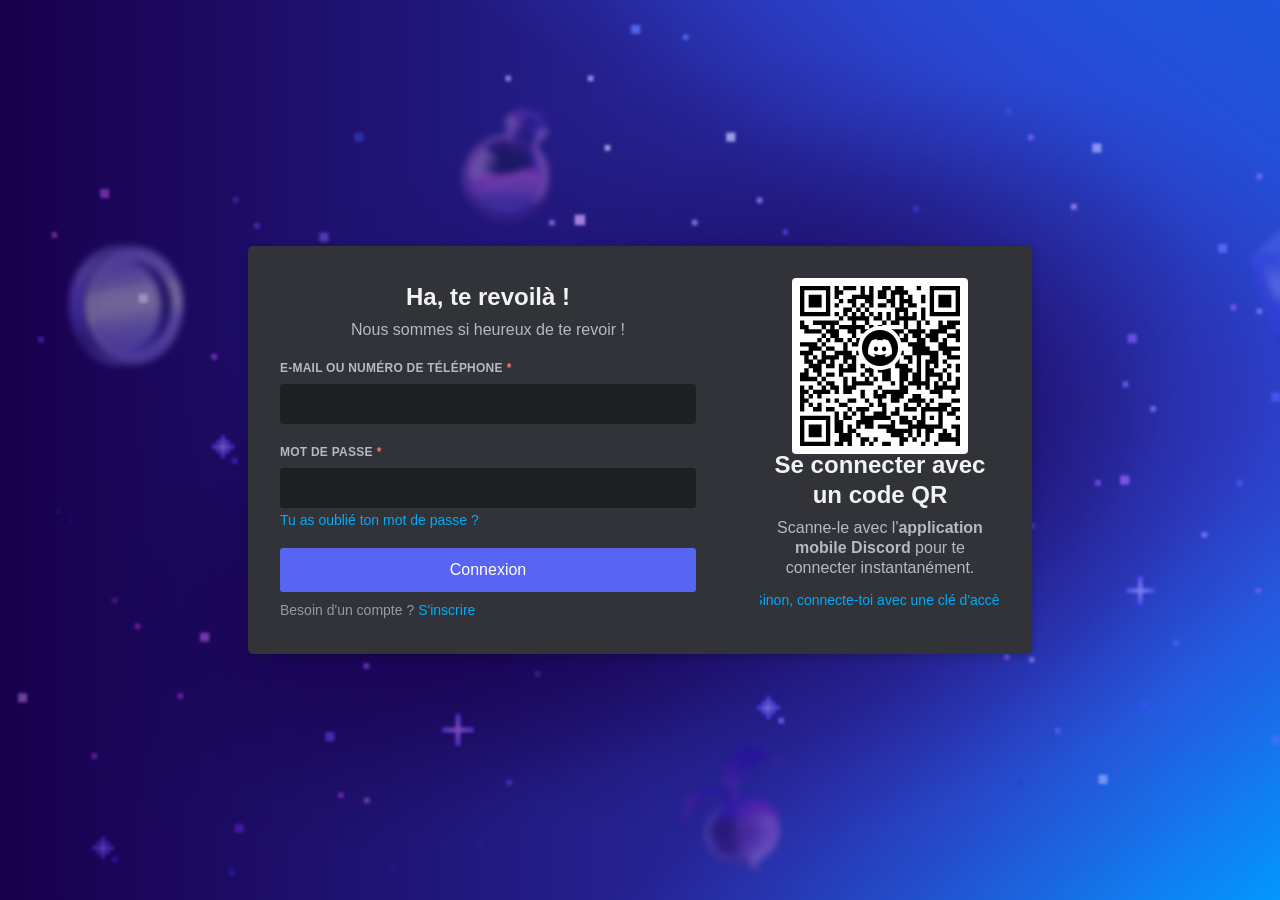
==== Discord.html @ b9ed54cd "Add files via upload" ====
<!DOCTYPE html>
<!-- saved from url=(0079)https://discord.com/login?redirect_to=%2Fchannels%2F%40me%2F1017039166158155826 -->
<html lang="fr" style="font-size: 100%; --saturation-factor: 1; --devtools-sidebar-width: 0px;" class="has-webkit-scrollbar full-motion show-redesigned-icons theme-dark images-dark density-compact platform-web font-size-16" data-rh="lang,style,class"><head><meta http-equiv="Content-Type" content="text/html; charset=UTF-8">    
    <meta content="width=device-width,initial-scale=1,maximum-scale=3" name="viewport">

    <!-- section:seometa -->
    <meta property="og:type" content="website">
    <meta property="og:site_name" content="Discord">
    <meta property="og:title" content="Discord - Group Chat That’s All Fun &amp; Games">
    <meta property="og:description" content="Discord is great for playing games and chilling with friends, or even building a worldwide community. Customize your own space to talk, play, and hang out.">
    <meta property="og:image" content="https://cdn.discordapp.com/assets/og_img_discord_home.png">
    <meta name="twitter:card" content="summary_large_image">
    <meta name="twitter:site" content="@discord">
    <meta name="twitter:creator" content="@discord">
    <!-- endsection --><script nonce="">window.GLOBAL_ENV = {
      API_ENDPOINT: '//discord.com/api',
      API_VERSION: 9,
      GATEWAY_ENDPOINT: 'wss://gateway.discord.gg',
      WEBAPP_ENDPOINT: '//discord.com',
      CDN_HOST: 'cdn.discordapp.com',
      ASSET_ENDPOINT: '//discord.com',
      MEDIA_PROXY_ENDPOINT: '//media.discordapp.net',
      IMAGE_PROXY_ENDPOINTS: '//images-ext-1.discordapp.net,//images-ext-2.discordapp.net',
      WIDGET_ENDPOINT: '//discord.com/widget',
      INVITE_HOST: 'discord.gg',
      GUILD_TEMPLATE_HOST: 'discord.new',
      GIFT_CODE_HOST: 'discord.gift',
      RELEASE_CHANNEL: 'stable',
      DEVELOPERS_ENDPOINT: '//discord.com',
      MARKETING_ENDPOINT: '//discord.com',
      BRAINTREE_KEY: 'production_ktzp8hfp_49pp2rp4phym7387',
      STRIPE_KEY: 'pk_live_CUQtlpQUF0vufWpnpUmQvcdi',
      ADYEN_KEY: 'live_E3OQ33V6GVGTXOVQZEAFQJ6DJIDVG6SY',
      NETWORKING_ENDPOINT: '//router.discordapp.net',
      RTC_LATENCY_ENDPOINT: '//latency.discord.media/rtc',
      ACTIVITY_APPLICATION_HOST: 'discordsays.com',
      PROJECT_ENV: 'production',
      REMOTE_AUTH_ENDPOINT: '//remote-auth-gateway.discord.gg',
      SENTRY_TAGS: {"buildId":"3506331b47026f65ff6d38457d4ba1c736229d81","buildType":"normal"},
      MIGRATION_SOURCE_ORIGIN: 'https://discordapp.com',
      MIGRATION_DESTINATION_ORIGIN: 'https://discord.com',
      HTML_TIMESTAMP: Date.now(),
      PUBLIC_PATH: '/assets/',
      STATIC_ENDPOINT: '',
      DEV_SESSION_KEY: 'undefined',
    };</script><script nonce="">!function(){if(null!=window.WebSocket){if(function(n){try{var o=localStorage.getItem(n);return null==o?null:JSON.parse(o)}catch(n){return null}}("token")&&!window.__OVERLAY__){var n=null!=window.DiscordNative||null!=window.require?"etf":"json",o=window.GLOBAL_ENV.GATEWAY_ENDPOINT+"/?encoding="+n+"&v="+window.GLOBAL_ENV.API_VERSION;null!=window.DiscordNative&&void 0!==window.Uint8Array&&void 0!==window.TextDecoder?o+="&compress=zstd-stream":void 0!==window.Uint8Array&&(o+="&compress=zlib-stream"),console.log("[FAST CONNECT] "+o+", encoding: "+n+", version: "+window.GLOBAL_ENV.API_VERSION);var e=new WebSocket(o);e.binaryType="arraybuffer";var i=Date.now(),w={open:!1,identify:!1,gateway:o,messages:[]};e.onopen=function(){console.log("[FAST CONNECT] connected in "+(Date.now()-i)+"ms"),w.open=!0},e.onclose=e.onerror=function(){window._ws=null},e.onmessage=function(n){w.messages.push(n)},window._ws={ws:e,state:w}}}}()</script>    <!-- section:title -->
    <title>Discord</title>
    <!-- endsection -->
  <link href="[data-uri]" rel="icon" type="image/png"><link href="./Discord_files/12633.124c2b0ba6465a40.css" rel="stylesheet"><style type="text/css" id="operaUserStyle">
  video {
    filter: -opera-shader(url([data-uri]) -opera-args(0.75 calc(env(-opera-accent-color-r, 255)/255) calc(env(-opera-accent-color-g, 255)/255) calc(env(-opera-accent-color-b, 255)/255)));
  }
</style><style type="text/css">ogvjs { display: inline-block; position: relative; -webkit-user-select: none; -webkit-tap-highlight-color: rgba(0,0,0,0); </style><link rel="prefetch" as="script" href="https://discord.com/assets/a99b7c755d6deb86.js"><link rel="prefetch" as="script" href="https://discord.com/assets/186a6033f23ed23b.js"><link rel="prefetch" as="script" href="https://discord.com/assets/3c4cd6f738592e9c.js"><link rel="prefetch" as="script" href="https://discord.com/assets/4a2e324bd12f4909.js"><link rel="prefetch" as="script" href="https://discord.com/assets/83c9f32436814b66.js"><link rel="prefetch" as="script" href="https://discord.com/assets/72ffcccd012a113e.js"><link rel="prefetch" as="script" href="https://discord.com/assets/f5033ebe7ae8fe3c.js"><link rel="prefetch" as="script" href="https://discord.com/assets/6918277981a7061f.js"><link rel="prefetch" as="script" href="https://discord.com/assets/5fef483b1fb3b0aa.js"><link rel="prefetch" as="script" href="https://discord.com/assets/09ed26e929b2df78.js"><link rel="prefetch" as="script" href="https://discord.com/assets/bbd9dfca3bec698e.js"><link rel="prefetch" as="script" href="https://discord.com/assets/fd8d958521cd9bf1.js"><link rel="prefetch" as="script" href="https://discord.com/assets/df0f9dbd34358b70.js"><link rel="prefetch" as="script" href="https://discord.com/assets/4c22e0d3a9f4f9cc.js"><link rel="prefetch" as="script" href="https://discord.com/assets/718a6eb269d15b01.js"><link rel="prefetch" as="script" href="https://discord.com/assets/ae80d2bb9550e4b1.js"><link rel="prefetch" as="script" href="https://discord.com/assets/a4b3fed7ad32aee0.js"><link rel="prefetch" as="script" href="https://discord.com/assets/a7bb3dff4c4180ec.js"><link rel="prefetch" as="script" href="https://discord.com/assets/bf12b622c11b1359.js"><link rel="prefetch" as="script" href="https://discord.com/assets/df0524706b40a824.js"><link rel="prefetch" as="script" href="https://discord.com/assets/c03db0745852e297.js"><link rel="prefetch" as="script" href="https://discord.com/assets/e80bb1473ec23457.js"><link rel="prefetch" as="script" href="https://discord.com/assets/e856d713dd77cf81.js"><link rel="prefetch" as="script" href="https://discord.com/assets/f8f32994add63575.js"><link rel="prefetch" as="script" href="https://discord.com/assets/0ea557b38bc60823.js"><link rel="prefetch" as="script" href="https://discord.com/assets/df1498cdf56d4283.js"><link rel="prefetch" as="script" href="https://discord.com/assets/1573c1e5fee92a7d.js"><link rel="prefetch" as="script" href="https://discord.com/assets/8af99615c125e5d6.js"><link rel="prefetch" as="script" href="https://discord.com/assets/72edae4d42c6a345.js"><link rel="prefetch" as="script" href="https://discord.com/assets/855e37c21e0c91ed.js"><link rel="prefetch" as="script" href="https://discord.com/assets/3f3ff9fc5c174ac1.js"><link rel="prefetch" as="script" href="https://discord.com/assets/6e863ee532318ff9.js"><link rel="prefetch" as="script" href="https://discord.com/assets/98fe79d724f35ea6.js"><link rel="prefetch" as="script" href="https://discord.com/assets/23dc428848e5de1e.js"><link rel="prefetch" as="script" href="https://discord.com/assets/e1302c57a292cbb2.js"><link rel="prefetch" as="script" href="https://discord.com/assets/169ea6e5f7a69f6e.js"><link rel="prefetch" as="script" href="https://discord.com/assets/89f9fead70adfdc4.js"><link rel="prefetch" as="script" href="https://discord.com/assets/bb11921dd61e2a9e.js"><link rel="prefetch" as="script" href="https://discord.com/assets/c6935979eae3028e.js"><link rel="prefetch" as="script" href="https://discord.com/assets/6f22df149ebaf2a3.js"><link rel="prefetch" as="script" href="https://discord.com/assets/875e3634f6a8cacd.js"><link rel="prefetch" as="script" href="https://discord.com/assets/9ffef55654a33bb9.js"><link rel="prefetch" as="script" href="https://discord.com/assets/3e07fda3a80bdb08.js"><link rel="prefetch" as="script" href="https://discord.com/assets/dd6750c987463d9a.js"><link rel="prefetch" as="script" href="https://discord.com/assets/6174ff17e4a70c10.js"><link rel="prefetch" as="script" href="https://discord.com/assets/5ac02790b4a1ff97.js"><link rel="prefetch" as="script" href="https://discord.com/assets/af17d3206ad40226.js"><link rel="prefetch" as="script" href="https://discord.com/assets/5e8375bb6037f16f.js"><link rel="prefetch" as="script" href="https://discord.com/assets/53c3a61c2bf7fd1c.js"><link rel="prefetch" as="script" href="https://discord.com/assets/5dcd0ee119e97cea.js"><link rel="prefetch" as="script" href="https://discord.com/assets/b3afaf4bbf8ce491.js"><link rel="prefetch" as="script" href="https://discord.com/assets/0496594c48959aa8.js"><link rel="prefetch" as="script" href="https://discord.com/assets/17507a3f539effb0.js"><link rel="prefetch" as="script" href="https://discord.com/assets/996dc98f6077dd54.js"><link rel="prefetch" as="script" href="https://discord.com/assets/51901d2368e5a6b7.js"><link rel="prefetch" as="script" href="https://discord.com/assets/7ef9a244191262fe.js"><link rel="prefetch" as="script" href="https://discord.com/assets/eb25d2246f728907.js"><link rel="prefetch" as="script" href="https://discord.com/assets/a85b7bdb07a87969.js"><link rel="prefetch" as="script" href="https://discord.com/assets/e62b456706a3d293.js"><link rel="prefetch" as="script" href="https://discord.com/assets/74449a48bff8f0b1.js"><link rel="prefetch" as="script" href="https://discord.com/assets/651e63eedb0040b1.js"><link rel="prefetch" as="script" href="https://discord.com/assets/ea7572e07c3ee795.js"><link rel="prefetch" as="script" href="https://discord.com/assets/f57ff51961f87104.js"><link rel="prefetch" as="script" href="https://discord.com/assets/5bdb5becd838f355.js"><link rel="prefetch" as="script" href="https://discord.com/assets/2adb1dec0af6013c.js"><link rel="prefetch" as="script" href="https://discord.com/assets/71bf96aa0342a056.js"><link rel="prefetch" as="script" href="https://discord.com/assets/2eb86a80480e6ebf.js"><link rel="prefetch" as="script" href="https://discord.com/assets/2616a53c96a27bc6.js"><link rel="prefetch" as="script" href="https://discord.com/assets/76a6628718b5a7ac.js"><link rel="prefetch" as="script" href="https://discord.com/assets/976548d9739884a8.js"><link rel="prefetch" as="script" href="https://discord.com/assets/1112e6fa07061804.js"><link rel="prefetch" as="script" href="https://discord.com/assets/7b7731d2edabd711.js"><link rel="prefetch" as="script" href="https://discord.com/assets/e998c84cf7e3cef8.js"><link rel="prefetch" as="script" href="https://discord.com/assets/2fef36b247b5a88a.js"><link rel="prefetch" as="script" href="https://discord.com/assets/80498d2bc48b6062.js"><link rel="prefetch" as="script" href="https://discord.com/assets/3c6cc1a6f417c562.js"><link rel="prefetch" as="script" href="https://discord.com/assets/c54102a07b6ece4a.js"><link rel="prefetch" as="script" href="https://discord.com/assets/a8387788cc7c5084.js"><link rel="prefetch" as="script" href="https://discord.com/assets/9f597ea7a60c823d.js"><link rel="prefetch" as="script" href="https://discord.com/assets/0054d0cdc0f01610.js"><link rel="prefetch" as="script" href="https://discord.com/assets/fc826ff13dd4c3cb.js"><link rel="prefetch" as="script" href="https://discord.com/assets/ad012dc79ee09337.js"><style type="text/css"></style><link data-webpack="discord_app:chunk-50963" rel="stylesheet" href="./Discord_files/6c32a03c481a816c.css"><link data-webpack="discord_app:chunk-18895" rel="stylesheet" href="./Discord_files/fb8c687fd4d247cb.css"><link data-webpack="discord_app:chunk-72453" rel="stylesheet" href="./Discord_files/f47bc36b6ebf57ef.css"><link data-webpack="discord_app:chunk-48923" rel="stylesheet" href="./Discord_files/f834f4daaa66e41d.css"><link data-webpack="discord_app:chunk-45489" rel="stylesheet" href="./Discord_files/69677a7686db13c0.css"><link data-webpack="discord_app:chunk-20777" rel="stylesheet" href="./Discord_files/6a30544f5472394e.css"><link data-webpack="discord_app:chunk-4566" rel="stylesheet" href="./Discord_files/3822f9a19d154cdb.css"><link data-webpack="discord_app:chunk-29611" rel="stylesheet" href="./Discord_files/a57cb936f171ee60.css"><link data-webpack="discord_app:chunk-2928" rel="stylesheet" href="./Discord_files/1fdb9c4bfe690c81.css"><link data-webpack="discord_app:chunk-49750" rel="stylesheet" href="./Discord_files/5768d00d9fbe9dc2.css"><link data-webpack="discord_app:chunk-37697" rel="stylesheet" href="./Discord_files/aba9162beea33590.css"><link data-webpack="discord_app:chunk-1272" rel="stylesheet" href="./Discord_files/0f9aaa4e738a0fa9.css"><link data-webpack="discord_app:chunk-67110" rel="stylesheet" href="./Discord_files/d67ec2478985ef53.css"><link data-webpack="discord_app:chunk-13474" rel="stylesheet" href="./Discord_files/ef026809020d898a.css"><link rel="prefetch" as="script" href="https://discord.com/assets/886929611aa82536.js"><link rel="prefetch" as="script" href="https://discord.com/assets/012ddd133cb4210a.js"><link rel="prefetch" as="script" href="https://discord.com/assets/080cdb942547499a.js"><link rel="prefetch" as="script" href="https://discord.com/assets/397d76c27a23b188.js"><link rel="prefetch" as="script" href="https://discord.com/assets/0b8799c9c2bd2bd8.js"><link rel="prefetch" as="script" href="https://discord.com/assets/740bcadccdab5cdf.js"><link rel="prefetch" as="script" href="https://discord.com/assets/de9395369f969605.js"><link rel="prefetch" as="script" href="https://discord.com/assets/dada76017ba256ca.js"><link rel="prefetch" as="script" href="https://discord.com/assets/c410113c35592ca4.js"><link rel="prefetch" as="script" href="https://discord.com/assets/6ee27ce65110627e.js"><link rel="prefetch" as="script" href="https://discord.com/assets/d3beba4a29af5d24.js"><link rel="prefetch" as="script" href="https://discord.com/assets/ef0d7c2bca60659b.js"><link rel="prefetch" as="script" href="https://discord.com/assets/f538e119f5f442c5.js"><link rel="prefetch" as="script" href="https://discord.com/assets/8941b8a9d195f1e1.js"><link rel="prefetch" as="script" href="https://discord.com/assets/d64ad61d99dcdbba.js"><link rel="prefetch" as="script" href="https://discord.com/assets/16fee5fc27be22fc.js"><link rel="prefetch" as="script" href="https://discord.com/assets/4c0cdca3bf0b3c97.js"><style id="erd_scroll_detection_scrollbar_style">/* Created by the element-resize-detector library. */
.erd_scroll_detection_container > div::-webkit-scrollbar { display: none; }

.erd_scroll_detection_container_animation_active { -webkit-animation-duration: 0.1s; animation-duration: 0.1s; -webkit-animation-name: erd_scroll_detection_container_animation; animation-name: erd_scroll_detection_container_animation; }
@-webkit-keyframes erd_scroll_detection_container_animation { 0% { opacity: 1; } 50% { opacity: 0; } 100% { opacity: 1; } }
@keyframes erd_scroll_detection_container_animation { 0% { opacity: 1; } 50% { opacity: 0; } 100% { opacity: 1; } }</style><link rel="preload" href="https://discord.com/assets/dd24010f3cf7def7.woff2" as="font" type="font/woff2" crossorigin="anonymous" data-rh="true"><link rel="preload" href="https://discord.com/assets/189422196a4f8b53.woff2" as="font" type="font/woff2" crossorigin="anonymous" data-rh="true"><link rel="preload" href="https://discord.com/assets/ce3b8055f5114434.woff2" as="font" type="font/woff2" crossorigin="anonymous" data-rh="true"><link rel="preload" href="https://discord.com/assets/7a6a566c2e88a35d.woff2" as="font" type="font/woff2" crossorigin="anonymous" data-rh="true"><link rel="preload" href="https://discord.com/assets/cb2006dbced0e246.woff2" as="font" type="font/woff2" crossorigin="anonymous" data-rh="true"><link rel="preload" href="https://discord.com/assets/e52f0cba712e2fb4.woff2" as="font" type="font/woff2" crossorigin="anonymous" data-rh="true"><link data-webpack="discord_app:chunk-54132" rel="stylesheet" href="./Discord_files/acf60ddf55ee5c1c.css"><link data-webpack="discord_app:chunk-49131" rel="stylesheet" href="./Discord_files/8b73088c5961a587.css"><link data-webpack="discord_app:chunk-7011" rel="stylesheet" href="./Discord_files/dad96834e4c3d0c6.css"><link data-webpack="discord_app:chunk-81818" rel="stylesheet" href="./Discord_files/e743016ee6897ce0.css"><link data-webpack="discord_app:chunk-27978" rel="stylesheet" href="./Discord_files/9524b06bcd5a90b8.css"><style data-emotion=""></style></head>
  <body style="--custom-guild-sidebar-width: 375px; --custom-app-panels-height: 54px;"><div data-live-announcer="true" style="border: 0px; clip: rect(0px, 0px, 0px, 0px); clip-path: inset(50%); margin: 0px -1px -1px 0px; overflow: hidden; padding: 0px; position: absolute; white-space: nowrap;"><div role="log" aria-live="assertive" aria-relevant="additions"></div><div role="log" aria-live="polite" aria-relevant="additions"></div></div>
    <div id="app-mount" class="appMount__51fd7"><svg viewBox="0 0 1 1" aria-hidden="true" style="position: absolute; pointer-events: none; top: -1px; left: -1px; width: 1px; height: 1px;"><mask id="svg-mask-squircle" maskContentUnits="objectBoundingBox" viewBox="0 0 1 1"><path fill="white" d="M0 0.464C0 0.301585 0 0.220377 0.0316081 0.158343C0.0594114 0.103776 0.103776 0.0594114 0.158343 0.0316081C0.220377 0 0.301585 0 0.464 0H0.536C0.698415 0 0.779623 0 0.841657 0.0316081C0.896224 0.0594114 0.940589 0.103776 0.968392 0.158343C1 0.220377 1 0.301585 1 0.464V0.536C1 0.698415 1 0.779623 0.968392 0.841657C0.940589 0.896224 0.896224 0.940589 0.841657 0.968392C0.779623 1 0.698415 1 0.536 1H0.464C0.301585 1 0.220377 1 0.158343 0.968392C0.103776 0.940589 0.0594114 0.896224 0.0316081 0.841657C0 0.779623 0 0.698415 0 0.536V0.464Z"></path></mask><mask id="svg-mask-header-bar-badge-top" maskContentUnits="objectBoundingBox" viewBox="0 0 1 1"><rect fill="white" x="0" y="0" width="1" height="1"></rect><circle fill="black" cx="0.75" cy="0.25" r="0.25"></circle></mask><mask id="svg-mask-header-bar-badge-bottom" maskContentUnits="objectBoundingBox" viewBox="0 0 1 1"><rect fill="white" x="0" y="0" width="1" height="1"></rect><circle fill="black" cx="0.75" cy="0.75" r="0.25"></circle></mask><mask id="svg-mask-voice-user-summary-item" maskContentUnits="objectBoundingBox" viewBox="0 0 1 1"><rect fill="white" width="1" height="1"></rect><circle fill="black" cx="1.2083333333333333" cy="0.5" r="0.5416666666666666"></circle></mask><mask id="svg-mask-vertical-fade" maskContentUnits="objectBoundingBox" viewBox="0 0 1 1"><lineargradient id="svg-mask-vertical-fade-gradient" gradientTransform="rotate(90)" x1="0" x2="1" y1="0" y2="0"><stop offset="0%" stop-color="white"></stop><stop offset="100%" stop-color="black"></stop></lineargradient><rect fill="url(#svg-mask-vertical-fade-gradient)" x="0" y="0" width="1" height="1"></rect></mask><mask id="svg-mask-panel-button" maskContentUnits="objectBoundingBox" viewBox="0 0 1 1"><rect fill="white" x="0" y="0" width="1" height="1"></rect><circle fill="black" cx="0.75" cy="0.75" r="0.25"></circle></mask><mask id="svg-mask-channel-call-control-button" maskContentUnits="objectBoundingBox" viewBox="0 0 1 1"><circle fill="white" cx="0.5" cy="0.5" r="0.5"></circle><circle fill="black" cx="0.8214285714285714" cy="0.8214285714285714" r="0.25"></circle></mask><mask id="svg-mask-channel-call-control-button-badge-16" maskContentUnits="objectBoundingBox" viewBox="0 0 1 1"><circle fill="white" cx="0.5" cy="0.5" r="0.5"></circle><rect fill="black" x="0.6428571428571429" y="-0.07142857142857142" width="0.42857142857142855" height="0.42857142857142855" rx="0.21428571428571427" ry="0.21428571428571427"></rect></mask><mask id="svg-mask-channel-call-control-button-badge-22" maskContentUnits="objectBoundingBox" viewBox="0 0 1 1"><circle fill="white" cx="0.5" cy="0.5" r="0.5"></circle><rect fill="black" x="0.5357142857142857" y="-0.07142857142857142" width="0.5357142857142857" height="0.42857142857142855" rx="0.21428571428571427" ry="0.21428571428571427"></rect></mask><mask id="svg-mask-channel-call-control-button-badge-29" maskContentUnits="objectBoundingBox" viewBox="0 0 1 1"><circle fill="white" cx="0.5" cy="0.5" r="0.5"></circle><rect fill="black" x="0.4107142857142857" y="-0.07142857142857142" width="0.6607142857142857" height="0.42857142857142855" rx="0.21428571428571427" ry="0.21428571428571427"></rect></mask><mask id="svg-mask-avatar-default" maskContentUnits="objectBoundingBox" viewBox="0 0 1 1"><circle fill="white" cx="0.5" cy="0.5" r="0.5"></circle></mask><mask id="svg-mask-avatar-status-round-16" maskContentUnits="objectBoundingBox" viewBox="0 0 1 1"><circle fill="white" cx="0.5" cy="0.5" r="0.5"></circle><circle fill="black" cx="0.8125" cy="0.8125" r="0.3125"></circle></mask><mask id="svg-mask-avatar-decoration-status-round-16" maskContentUnits="objectBoundingBox" viewBox="0 0 1 1"><rect fill="white" x="0" y="0" width="100%" height="100%"></rect><circle fill="black" cx="0.7604166666666667" cy="0.7604166666666667" r="0.2604166666666667"></circle></mask><mask id="svg-mask-avatar-status-mobile-16" maskContentUnits="objectBoundingBox" viewBox="0 0 1 1"><circle fill="white" cx="0.5" cy="0.5" r="0.5"></circle><rect fill="black" x="0.5" y="0.3125" width="0.625" height="0.8125" rx="0.1625" ry="0.1625"></rect></mask><mask id="svg-mask-avatar-decoration-status-mobile-16" maskContentUnits="objectBoundingBox" viewBox="0 0 1 1"><rect fill="white" x="0" y="0" width="100%" height="100%"></rect><rect fill="black" x="0.5" y="0.34375" width="0.5208333333333334" height="0.6770833333333334" rx="0.1625" ry="0.1625"></rect></mask><mask id="svg-mask-avatar-status-typing-16" maskContentUnits="objectBoundingBox" viewBox="0 0 1 1"><circle fill="white" cx="0.5" cy="0.5" r="0.5"></circle><rect fill="black" x="0.21875" y="0.5" width="1.1875" height="0.625" rx="0.3125" ry="0.3125"></rect></mask><mask id="svg-mask-avatar-decoration-status-typing-16" maskContentUnits="objectBoundingBox" viewBox="0 0 1 1"><rect fill="white" x="0" y="0" width="100%" height="100%"></rect><rect fill="black" x="0.265625" y="0.5" width="0.9895833333333334" height="0.5208333333333334" rx="0.0968967013888889" ry="0.0968967013888889"></rect></mask><mask id="svg-mask-avatar-status-round-20" maskContentUnits="objectBoundingBox" viewBox="0 0 1 1"><circle fill="white" cx="0.5" cy="0.5" r="0.5"></circle><circle fill="black" cx="0.85" cy="0.85" r="0.25"></circle></mask><mask id="svg-mask-avatar-decoration-status-round-20" maskContentUnits="objectBoundingBox" viewBox="0 0 1 1"><rect fill="white" x="0" y="0" width="100%" height="100%"></rect><circle fill="black" cx="0.7916666666666667" cy="0.7916666666666667" r="0.20833333333333334"></circle></mask><mask id="svg-mask-avatar-status-mobile-20" maskContentUnits="objectBoundingBox" viewBox="0 0 1 1"><circle fill="white" cx="0.5" cy="0.5" r="0.5"></circle><rect fill="black" x="0.6" y="0.45" width="0.5" height="0.65" rx="0.13" ry="0.13"></rect></mask><mask id="svg-mask-avatar-decoration-status-mobile-20" maskContentUnits="objectBoundingBox" viewBox="0 0 1 1"><rect fill="white" x="0" y="0" width="100%" height="100%"></rect><rect fill="black" x="0.5833333333333333" y="0.45833333333333337" width="0.4166666666666667" height="0.5416666666666667" rx="0.13" ry="0.13"></rect></mask><mask id="svg-mask-avatar-status-typing-20" maskContentUnits="objectBoundingBox" viewBox="0 0 1 1"><circle fill="white" cx="0.5" cy="0.5" r="0.5"></circle><rect fill="black" x="0.375" y="0.6" width="0.95" height="0.5" rx="0.25" ry="0.25"></rect></mask><mask id="svg-mask-avatar-decoration-status-typing-20" maskContentUnits="objectBoundingBox" viewBox="0 0 1 1"><rect fill="white" x="0" y="0" width="100%" height="100%"></rect><rect fill="black" x="0.3958333333333333" y="0.5833333333333333" width="0.7916666666666666" height="0.4166666666666667" rx="0.0920138888888889" ry="0.0920138888888889"></rect></mask><mask id="svg-mask-avatar-status-round-24" maskContentUnits="objectBoundingBox" viewBox="0 0 1 1"><circle fill="white" cx="0.5" cy="0.5" r="0.5"></circle><circle fill="black" cx="0.8333333333333334" cy="0.8333333333333334" r="0.2916666666666667"></circle></mask><mask id="svg-mask-avatar-decoration-status-round-24" maskContentUnits="objectBoundingBox" viewBox="0 0 1 1"><rect fill="white" x="0" y="0" width="100%" height="100%"></rect><circle fill="black" cx="0.7777777777777779" cy="0.7777777777777779" r="0.24305555555555558"></circle></mask><mask id="svg-mask-avatar-status-mobile-24" maskContentUnits="objectBoundingBox" viewBox="0 0 1 1"><circle fill="white" cx="0.5" cy="0.5" r="0.5"></circle><rect fill="black" x="0.5416666666666666" y="0.375" width="0.5833333333333334" height="0.75" rx="0.15" ry="0.15"></rect></mask><mask id="svg-mask-avatar-decoration-status-mobile-24" maskContentUnits="objectBoundingBox" viewBox="0 0 1 1"><rect fill="white" x="0" y="0" width="100%" height="100%"></rect><rect fill="black" x="0.5347222222222222" y="0.3958333333333333" width="0.48611111111111116" height="0.625" rx="0.15" ry="0.15"></rect></mask><mask id="svg-mask-avatar-status-typing-24" maskContentUnits="objectBoundingBox" viewBox="0 0 1 1"><circle fill="white" cx="0.5" cy="0.5" r="0.5"></circle><rect fill="black" x="0.2916666666666667" y="0.5416666666666666" width="1.0833333333333333" height="0.5833333333333334" rx="0.2916666666666667" ry="0.2916666666666667"></rect></mask><mask id="svg-mask-avatar-decoration-status-typing-24" maskContentUnits="objectBoundingBox" viewBox="0 0 1 1"><rect fill="white" x="0" y="0" width="100%" height="100%"></rect><rect fill="black" x="0.3263888888888889" y="0.5347222222222222" width="0.9027777777777778" height="0.48611111111111116" rx="0.091772762345679" ry="0.091772762345679"></rect></mask><mask id="svg-mask-avatar-status-round-32" maskContentUnits="objectBoundingBox" viewBox="0 0 1 1"><circle fill="white" cx="0.5" cy="0.5" r="0.5"></circle><circle fill="black" cx="0.84375" cy="0.84375" r="0.25"></circle></mask><mask id="svg-mask-avatar-decoration-status-round-32" maskContentUnits="objectBoundingBox" viewBox="0 0 1 1"><rect fill="white" x="0" y="0" width="100%" height="100%"></rect><circle fill="black" cx="0.7864583333333334" cy="0.7864583333333334" r="0.20833333333333334"></circle></mask><mask id="svg-mask-avatar-status-mobile-32" maskContentUnits="objectBoundingBox" viewBox="0 0 1 1"><circle fill="white" cx="0.5" cy="0.5" r="0.5"></circle><rect fill="black" x="0.59375" y="0.4375" width="0.5" height="0.65625" rx="0.13125" ry="0.13125"></rect></mask><mask id="svg-mask-avatar-decoration-status-mobile-32" maskContentUnits="objectBoundingBox" viewBox="0 0 1 1"><rect fill="white" x="0" y="0" width="100%" height="100%"></rect><rect fill="black" x="0.578125" y="0.4479166666666667" width="0.4166666666666667" height="0.546875" rx="0.13125" ry="0.13125"></rect></mask><mask id="svg-mask-avatar-status-typing-32" maskContentUnits="objectBoundingBox" viewBox="0 0 1 1"><circle fill="white" cx="0.5" cy="0.5" r="0.5"></circle><rect fill="black" x="0.359375" y="0.59375" width="0.96875" height="0.5" rx="0.25" ry="0.25"></rect></mask><mask id="svg-mask-avatar-decoration-status-typing-32" maskContentUnits="objectBoundingBox" viewBox="0 0 1 1"><rect fill="white" x="0" y="0" width="100%" height="100%"></rect><rect fill="black" x="0.3828125" y="0.578125" width="0.8072916666666667" height="0.4166666666666667" rx="0.08875868055555558" ry="0.08875868055555558"></rect></mask><mask id="svg-mask-avatar-status-round-40" maskContentUnits="objectBoundingBox" viewBox="0 0 1 1"><circle fill="white" cx="0.5" cy="0.5" r="0.5"></circle><circle fill="black" cx="0.85" cy="0.85" r="0.25"></circle></mask><mask id="svg-mask-avatar-decoration-status-round-40" maskContentUnits="objectBoundingBox" viewBox="0 0 1 1"><rect fill="white" x="0" y="0" width="100%" height="100%"></rect><circle fill="black" cx="0.7916666666666667" cy="0.7916666666666667" r="0.20833333333333334"></circle></mask><mask id="svg-mask-avatar-status-mobile-40" maskContentUnits="objectBoundingBox" viewBox="0 0 1 1"><circle fill="white" cx="0.5" cy="0.5" r="0.5"></circle><rect fill="black" x="0.6" y="0.45" width="0.5" height="0.65" rx="0.13" ry="0.13"></rect></mask><mask id="svg-mask-avatar-decoration-status-mobile-40" maskContentUnits="objectBoundingBox" viewBox="0 0 1 1"><rect fill="white" x="0" y="0" width="100%" height="100%"></rect><rect fill="black" x="0.5833333333333333" y="0.45833333333333337" width="0.4166666666666667" height="0.5416666666666667" rx="0.13" ry="0.13"></rect></mask><mask id="svg-mask-avatar-status-typing-40" maskContentUnits="objectBoundingBox" viewBox="0 0 1 1"><circle fill="white" cx="0.5" cy="0.5" r="0.5"></circle><rect fill="black" x="0.375" y="0.6" width="0.95" height="0.5" rx="0.25" ry="0.25"></rect></mask><mask id="svg-mask-avatar-decoration-status-typing-40" maskContentUnits="objectBoundingBox" viewBox="0 0 1 1"><rect fill="white" x="0" y="0" width="100%" height="100%"></rect><rect fill="black" x="0.3958333333333333" y="0.5833333333333333" width="0.7916666666666666" height="0.4166666666666667" rx="0.0876736111111111" ry="0.0876736111111111"></rect></mask><mask id="svg-mask-avatar-status-round-44" maskContentUnits="objectBoundingBox" viewBox="0 0 1 1"><circle fill="white" cx="0.5" cy="0.5" r="0.5"></circle><circle fill="black" cx="0.8636363636363636" cy="0.8636363636363636" r="0.22727272727272727"></circle></mask><mask id="svg-mask-avatar-decoration-status-round-44" maskContentUnits="objectBoundingBox" viewBox="0 0 1 1"><rect fill="white" x="0" y="0" width="100%" height="100%"></rect><circle fill="black" cx="0.803030303030303" cy="0.803030303030303" r="0.1893939393939394"></circle></mask><mask id="svg-mask-avatar-status-mobile-44" maskContentUnits="objectBoundingBox" viewBox="0 0 1 1"><circle fill="white" cx="0.5" cy="0.5" r="0.5"></circle><rect fill="black" x="0.6363636363636364" y="0.5" width="0.45454545454545453" height="0.5909090909090909" rx="0.11818181818181818" ry="0.11818181818181818"></rect></mask><mask id="svg-mask-avatar-decoration-status-mobile-44" maskContentUnits="objectBoundingBox" viewBox="0 0 1 1"><rect fill="white" x="0" y="0" width="100%" height="100%"></rect><rect fill="black" x="0.6136363636363636" y="0.5" width="0.3787878787878788" height="0.4924242424242425" rx="0.11818181818181818" ry="0.11818181818181818"></rect></mask><mask id="svg-mask-avatar-status-typing-44" maskContentUnits="objectBoundingBox" viewBox="0 0 1 1"><circle fill="white" cx="0.5" cy="0.5" r="0.5"></circle><rect fill="black" x="0.4318181818181818" y="0.6363636363636364" width="0.8636363636363636" height="0.45454545454545453" rx="0.22727272727272727" ry="0.22727272727272727"></rect></mask><mask id="svg-mask-avatar-decoration-status-typing-44" maskContentUnits="objectBoundingBox" viewBox="0 0 1 1"><rect fill="white" x="0" y="0" width="100%" height="100%"></rect><rect fill="black" x="0.4431818181818182" y="0.6136363636363636" width="0.7196969696969697" height="0.3787878787878788" rx="0.0869203397612488" ry="0.0869203397612488"></rect></mask><mask id="svg-mask-avatar-status-round-48" maskContentUnits="objectBoundingBox" viewBox="0 0 1 1"><circle fill="white" cx="0.5" cy="0.5" r="0.5"></circle><circle fill="black" cx="0.875" cy="0.875" r="0.20833333333333334"></circle></mask><mask id="svg-mask-avatar-decoration-status-round-48" maskContentUnits="objectBoundingBox" viewBox="0 0 1 1"><rect fill="white" x="0" y="0" width="100%" height="100%"></rect><circle fill="black" cx="0.8125" cy="0.8125" r="0.17361111111111113"></circle></mask><mask id="svg-mask-avatar-status-mobile-48" maskContentUnits="objectBoundingBox" viewBox="0 0 1 1"><circle fill="white" cx="0.5" cy="0.5" r="0.5"></circle><rect fill="black" x="0.6666666666666666" y="0.5416666666666666" width="0.4166666666666667" height="0.5416666666666666" rx="0.10833333333333334" ry="0.10833333333333334"></rect></mask><mask id="svg-mask-avatar-decoration-status-mobile-48" maskContentUnits="objectBoundingBox" viewBox="0 0 1 1"><rect fill="white" x="0" y="0" width="100%" height="100%"></rect><rect fill="black" x="0.6388888888888888" y="0.5347222222222222" width="0.34722222222222227" height="0.4513888888888889" rx="0.10833333333333334" ry="0.10833333333333334"></rect></mask><mask id="svg-mask-avatar-status-typing-48" maskContentUnits="objectBoundingBox" viewBox="0 0 1 1"><circle fill="white" cx="0.5" cy="0.5" r="0.5"></circle><rect fill="black" x="0.4791666666666667" y="0.6666666666666666" width="0.7916666666666666" height="0.4166666666666667" rx="0.20833333333333334" ry="0.20833333333333334"></rect></mask><mask id="svg-mask-avatar-decoration-status-typing-48" maskContentUnits="objectBoundingBox" viewBox="0 0 1 1"><rect fill="white" x="0" y="0" width="100%" height="100%"></rect><rect fill="black" x="0.4826388888888889" y="0.6388888888888888" width="0.6597222222222222" height="0.34722222222222227" rx="0.08634741512345678" ry="0.08634741512345678"></rect></mask><mask id="svg-mask-avatar-status-round-56" maskContentUnits="objectBoundingBox" viewBox="0 0 1 1"><circle fill="white" cx="0.5" cy="0.5" r="0.5"></circle><circle fill="black" cx="0.8392857142857143" cy="0.8392857142857143" r="0.19642857142857142"></circle></mask><mask id="svg-mask-avatar-decoration-status-round-56" maskContentUnits="objectBoundingBox" viewBox="0 0 1 1"><rect fill="white" x="0" y="0" width="100%" height="100%"></rect><circle fill="black" cx="0.7827380952380953" cy="0.7827380952380953" r="0.1636904761904762"></circle></mask><mask id="svg-mask-avatar-status-mobile-56" maskContentUnits="objectBoundingBox" viewBox="0 0 1 1"><circle fill="white" cx="0.5" cy="0.5" r="0.5"></circle><rect fill="black" x="0.6428571428571429" y="0.5178571428571429" width="0.39285714285714285" height="0.5178571428571429" rx="0.10357142857142858" ry="0.10357142857142858"></rect></mask><mask id="svg-mask-avatar-decoration-status-mobile-56" maskContentUnits="objectBoundingBox" viewBox="0 0 1 1"><rect fill="white" x="0" y="0" width="100%" height="100%"></rect><rect fill="black" x="0.6190476190476191" y="0.5148809523809524" width="0.3273809523809524" height="0.4315476190476191" rx="0.10357142857142858" ry="0.10357142857142858"></rect></mask><mask id="svg-mask-avatar-status-typing-56" maskContentUnits="objectBoundingBox" viewBox="0 0 1 1"><circle fill="white" cx="0.5" cy="0.5" r="0.5"></circle><rect fill="black" x="0.45535714285714285" y="0.6428571428571429" width="0.7678571428571429" height="0.39285714285714285" rx="0.19642857142857142" ry="0.19642857142857142"></rect></mask><mask id="svg-mask-avatar-decoration-status-typing-56" maskContentUnits="objectBoundingBox" viewBox="0 0 1 1"><rect fill="white" x="0" y="0" width="100%" height="100%"></rect><rect fill="black" x="0.46279761904761907" y="0.6190476190476191" width="0.6398809523809524" height="0.3273809523809524" rx="0.08576920351473921" ry="0.08576920351473921"></rect></mask><mask id="svg-mask-avatar-status-round-80" maskContentUnits="objectBoundingBox" viewBox="0 0 1 1"><circle fill="white" cx="0.5" cy="0.5" r="0.5"></circle><circle fill="black" cx="0.85" cy="0.85" r="0.175"></circle></mask><mask id="svg-mask-avatar-decoration-status-round-80" maskContentUnits="objectBoundingBox" viewBox="0 0 1 1"><rect fill="white" x="0" y="0" width="100%" height="100%"></rect><circle fill="black" cx="0.7916666666666667" cy="0.7916666666666667" r="0.14583333333333334"></circle></mask><mask id="svg-mask-avatar-status-mobile-80" maskContentUnits="objectBoundingBox" viewBox="0 0 1 1"><circle fill="white" cx="0.5" cy="0.5" r="0.5"></circle><rect fill="black" x="0.675" y="0.575" width="0.35" height="0.45" rx="0.09" ry="0.09"></rect></mask><mask id="svg-mask-avatar-decoration-status-mobile-80" maskContentUnits="objectBoundingBox" viewBox="0 0 1 1"><rect fill="white" x="0" y="0" width="100%" height="100%"></rect><rect fill="black" x="0.6458333333333334" y="0.5625" width="0.2916666666666667" height="0.375" rx="0.09" ry="0.09"></rect></mask><mask id="svg-mask-avatar-status-typing-80" maskContentUnits="objectBoundingBox" viewBox="0 0 1 1"><circle fill="white" cx="0.5" cy="0.5" r="0.5"></circle><rect fill="black" x="0.525" y="0.675" width="0.65" height="0.35" rx="0.175" ry="0.175"></rect></mask><mask id="svg-mask-avatar-decoration-status-typing-80" maskContentUnits="objectBoundingBox" viewBox="0 0 1 1"><rect fill="white" x="0" y="0" width="100%" height="100%"></rect><rect fill="black" x="0.5208333333333334" y="0.6458333333333334" width="0.5416666666666667" height="0.2916666666666667" rx="0.08485243055555552" ry="0.08485243055555552"></rect></mask><mask id="svg-mask-avatar-status-round-120" maskContentUnits="objectBoundingBox" viewBox="0 0 1 1"><circle fill="white" cx="0.5" cy="0.5" r="0.5"></circle><circle fill="black" cx="0.8333333333333334" cy="0.8333333333333334" r="0.16666666666666666"></circle></mask><mask id="svg-mask-avatar-decoration-status-round-120" maskContentUnits="objectBoundingBox" viewBox="0 0 1 1"><rect fill="white" x="0" y="0" width="100%" height="100%"></rect><circle fill="black" cx="0.7777777777777779" cy="0.7777777777777779" r="0.1388888888888889"></circle></mask><mask id="svg-mask-avatar-status-mobile-120" maskContentUnits="objectBoundingBox" viewBox="0 0 1 1"><circle fill="white" cx="0.5" cy="0.5" r="0.5"></circle><rect fill="black" x="0.6666666666666666" y="0.5666666666666667" width="0.3333333333333333" height="0.43333333333333335" rx="0.08666666666666667" ry="0.08666666666666667"></rect></mask><mask id="svg-mask-avatar-decoration-status-mobile-120" maskContentUnits="objectBoundingBox" viewBox="0 0 1 1"><rect fill="white" x="0" y="0" width="100%" height="100%"></rect><rect fill="black" x="0.6388888888888888" y="0.5555555555555556" width="0.2777777777777778" height="0.36111111111111116" rx="0.08666666666666667" ry="0.08666666666666667"></rect></mask><mask id="svg-mask-avatar-status-typing-120" maskContentUnits="objectBoundingBox" viewBox="0 0 1 1"><circle fill="white" cx="0.5" cy="0.5" r="0.5"></circle><rect fill="black" x="0.5166666666666667" y="0.6666666666666666" width="0.6333333333333333" height="0.3333333333333333" rx="0.16666666666666666" ry="0.16666666666666666"></rect></mask><mask id="svg-mask-avatar-decoration-status-typing-120" maskContentUnits="objectBoundingBox" viewBox="0 0 1 1"><rect fill="white" x="0" y="0" width="100%" height="100%"></rect><rect fill="black" x="0.513888888888889" y="0.6388888888888888" width="0.5277777777777778" height="0.2777777777777778" rx="0.08429783950617281" ry="0.08429783950617281"></rect></mask><mask id="svg-mask-diagonal-facepile-16" maskContentUnits="objectBoundingBox" viewBox="0 0 1 1"><circle fill="white" cx="0.3333333333333333" cy="0.3333333333333333" r="0.3333333333333333"></circle><circle fill="black" cx="0.6666666666666666" cy="0.6666666666666666" r="0.5208333333333333"></circle><circle fill="white" cx="0.6666666666666666" cy="0.6666666666666666" r="0.3333333333333333"></circle></mask><mask id="svg-mask-diagonal-facepile-status-16" maskContentUnits="objectBoundingBox" viewBox="0 0 1 1"><circle fill="white" cx="0.3333333333333333" cy="0.3333333333333333" r="0.3333333333333333"></circle><circle fill="black" cx="0.6666666666666666" cy="0.6666666666666666" r="0.5208333333333333"></circle><circle fill="white" cx="0.6666666666666666" cy="0.6666666666666666" r="0.3333333333333333"></circle><circle fill="black" cx="0.8125" cy="0.8125" r="0.3125"></circle></mask><mask id="svg-mask-diagonal-facepile-typing-16" maskContentUnits="objectBoundingBox" viewBox="0 0 1 1"><circle fill="white" cx="0.3333333333333333" cy="0.3333333333333333" r="0.3333333333333333"></circle><circle fill="black" cx="0.6666666666666666" cy="0.6666666666666666" r="0.5208333333333333"></circle><circle fill="white" cx="0.6666666666666666" cy="0.6666666666666666" r="0.3333333333333333"></circle><rect fill="black" x="0.21875" y="0.5" width="1.1875" height="0.625" rx="0.3125" ry="0.3125"></rect></mask><mask id="svg-mask-diagonal-facepile-20" maskContentUnits="objectBoundingBox" viewBox="0 0 1 1"><circle fill="white" cx="0.33333333333333337" cy="0.33333333333333337" r="0.33333333333333337"></circle><circle fill="black" cx="0.6666666666666667" cy="0.6666666666666667" r="0.4833333333333334"></circle><circle fill="white" cx="0.6666666666666667" cy="0.6666666666666667" r="0.33333333333333337"></circle></mask><mask id="svg-mask-diagonal-facepile-status-20" maskContentUnits="objectBoundingBox" viewBox="0 0 1 1"><circle fill="white" cx="0.33333333333333337" cy="0.33333333333333337" r="0.33333333333333337"></circle><circle fill="black" cx="0.6666666666666667" cy="0.6666666666666667" r="0.4833333333333334"></circle><circle fill="white" cx="0.6666666666666667" cy="0.6666666666666667" r="0.33333333333333337"></circle><circle fill="black" cx="0.85" cy="0.85" r="0.25"></circle></mask><mask id="svg-mask-diagonal-facepile-typing-20" maskContentUnits="objectBoundingBox" viewBox="0 0 1 1"><circle fill="white" cx="0.33333333333333337" cy="0.33333333333333337" r="0.33333333333333337"></circle><circle fill="black" cx="0.6666666666666667" cy="0.6666666666666667" r="0.4833333333333334"></circle><circle fill="white" cx="0.6666666666666667" cy="0.6666666666666667" r="0.33333333333333337"></circle><rect fill="black" x="0.375" y="0.6" width="0.95" height="0.5" rx="0.25" ry="0.25"></rect></mask><mask id="svg-mask-diagonal-facepile-24" maskContentUnits="objectBoundingBox" viewBox="0 0 1 1"><circle fill="white" cx="0.3333333333333333" cy="0.3333333333333333" r="0.3333333333333333"></circle><circle fill="black" cx="0.6666666666666666" cy="0.6666666666666666" r="0.4583333333333333"></circle><circle fill="white" cx="0.6666666666666666" cy="0.6666666666666666" r="0.3333333333333333"></circle></mask><mask id="svg-mask-diagonal-facepile-status-24" maskContentUnits="objectBoundingBox" viewBox="0 0 1 1"><circle fill="white" cx="0.3333333333333333" cy="0.3333333333333333" r="0.3333333333333333"></circle><circle fill="black" cx="0.6666666666666666" cy="0.6666666666666666" r="0.4583333333333333"></circle><circle fill="white" cx="0.6666666666666666" cy="0.6666666666666666" r="0.3333333333333333"></circle><circle fill="black" cx="0.8333333333333334" cy="0.8333333333333334" r="0.2916666666666667"></circle></mask><mask id="svg-mask-diagonal-facepile-typing-24" maskContentUnits="objectBoundingBox" viewBox="0 0 1 1"><circle fill="white" cx="0.3333333333333333" cy="0.3333333333333333" r="0.3333333333333333"></circle><circle fill="black" cx="0.6666666666666666" cy="0.6666666666666666" r="0.4583333333333333"></circle><circle fill="white" cx="0.6666666666666666" cy="0.6666666666666666" r="0.3333333333333333"></circle><rect fill="black" x="0.2916666666666667" y="0.5416666666666666" width="1.0833333333333333" height="0.5833333333333334" rx="0.2916666666666667" ry="0.2916666666666667"></rect></mask><mask id="svg-mask-diagonal-facepile-32" maskContentUnits="objectBoundingBox" viewBox="0 0 1 1"><circle fill="white" cx="0.3333333333333333" cy="0.3333333333333333" r="0.3333333333333333"></circle><circle fill="black" cx="0.6666666666666666" cy="0.6666666666666666" r="0.4270833333333333"></circle><circle fill="white" cx="0.6666666666666666" cy="0.6666666666666666" r="0.3333333333333333"></circle></mask><mask id="svg-mask-diagonal-facepile-status-32" maskContentUnits="objectBoundingBox" viewBox="0 0 1 1"><circle fill="white" cx="0.3333333333333333" cy="0.3333333333333333" r="0.3333333333333333"></circle><circle fill="black" cx="0.6666666666666666" cy="0.6666666666666666" r="0.4270833333333333"></circle><circle fill="white" cx="0.6666666666666666" cy="0.6666666666666666" r="0.3333333333333333"></circle><circle fill="black" cx="0.84375" cy="0.84375" r="0.25"></circle></mask><mask id="svg-mask-diagonal-facepile-typing-32" maskContentUnits="objectBoundingBox" viewBox="0 0 1 1"><circle fill="white" cx="0.3333333333333333" cy="0.3333333333333333" r="0.3333333333333333"></circle><circle fill="black" cx="0.6666666666666666" cy="0.6666666666666666" r="0.4270833333333333"></circle><circle fill="white" cx="0.6666666666666666" cy="0.6666666666666666" r="0.3333333333333333"></circle><rect fill="black" x="0.359375" y="0.59375" width="0.96875" height="0.5" rx="0.25" ry="0.25"></rect></mask><mask id="svg-mask-diagonal-facepile-40" maskContentUnits="objectBoundingBox" viewBox="0 0 1 1"><circle fill="white" cx="0.33333333333333337" cy="0.33333333333333337" r="0.33333333333333337"></circle><circle fill="black" cx="0.6666666666666667" cy="0.6666666666666667" r="0.4083333333333334"></circle><circle fill="white" cx="0.6666666666666667" cy="0.6666666666666667" r="0.33333333333333337"></circle></mask><mask id="svg-mask-diagonal-facepile-status-40" maskContentUnits="objectBoundingBox" viewBox="0 0 1 1"><circle fill="white" cx="0.33333333333333337" cy="0.33333333333333337" r="0.33333333333333337"></circle><circle fill="black" cx="0.6666666666666667" cy="0.6666666666666667" r="0.4083333333333334"></circle><circle fill="white" cx="0.6666666666666667" cy="0.6666666666666667" r="0.33333333333333337"></circle><circle fill="black" cx="0.85" cy="0.85" r="0.25"></circle></mask><mask id="svg-mask-diagonal-facepile-typing-40" maskContentUnits="objectBoundingBox" viewBox="0 0 1 1"><circle fill="white" cx="0.33333333333333337" cy="0.33333333333333337" r="0.33333333333333337"></circle><circle fill="black" cx="0.6666666666666667" cy="0.6666666666666667" r="0.4083333333333334"></circle><circle fill="white" cx="0.6666666666666667" cy="0.6666666666666667" r="0.33333333333333337"></circle><rect fill="black" x="0.375" y="0.6" width="0.95" height="0.5" rx="0.25" ry="0.25"></rect></mask><mask id="svg-mask-diagonal-facepile-48" maskContentUnits="objectBoundingBox" viewBox="0 0 1 1"><circle fill="white" cx="0.3333333333333333" cy="0.3333333333333333" r="0.3333333333333333"></circle><circle fill="black" cx="0.6666666666666666" cy="0.6666666666666666" r="0.3958333333333333"></circle><circle fill="white" cx="0.6666666666666666" cy="0.6666666666666666" r="0.3333333333333333"></circle></mask><mask id="svg-mask-diagonal-facepile-status-48" maskContentUnits="objectBoundingBox" viewBox="0 0 1 1"><circle fill="white" cx="0.3333333333333333" cy="0.3333333333333333" r="0.3333333333333333"></circle><circle fill="black" cx="0.6666666666666666" cy="0.6666666666666666" r="0.3958333333333333"></circle><circle fill="white" cx="0.6666666666666666" cy="0.6666666666666666" r="0.3333333333333333"></circle><circle fill="black" cx="0.875" cy="0.875" r="0.20833333333333334"></circle></mask><mask id="svg-mask-diagonal-facepile-typing-48" maskContentUnits="objectBoundingBox" viewBox="0 0 1 1"><circle fill="white" cx="0.3333333333333333" cy="0.3333333333333333" r="0.3333333333333333"></circle><circle fill="black" cx="0.6666666666666666" cy="0.6666666666666666" r="0.3958333333333333"></circle><circle fill="white" cx="0.6666666666666666" cy="0.6666666666666666" r="0.3333333333333333"></circle><rect fill="black" x="0.4791666666666667" y="0.6666666666666666" width="0.7916666666666666" height="0.4166666666666667" rx="0.20833333333333334" ry="0.20833333333333334"></rect></mask><mask id="svg-mask-diagonal-facepile-56" maskContentUnits="objectBoundingBox" viewBox="0 0 1 1"><circle fill="white" cx="0.33333333333333337" cy="0.33333333333333337" r="0.33333333333333337"></circle><circle fill="black" cx="0.6666666666666667" cy="0.6666666666666667" r="0.3869047619047619"></circle><circle fill="white" cx="0.6666666666666667" cy="0.6666666666666667" r="0.33333333333333337"></circle></mask><mask id="svg-mask-diagonal-facepile-status-56" maskContentUnits="objectBoundingBox" viewBox="0 0 1 1"><circle fill="white" cx="0.33333333333333337" cy="0.33333333333333337" r="0.33333333333333337"></circle><circle fill="black" cx="0.6666666666666667" cy="0.6666666666666667" r="0.3869047619047619"></circle><circle fill="white" cx="0.6666666666666667" cy="0.6666666666666667" r="0.33333333333333337"></circle><circle fill="black" cx="0.8392857142857143" cy="0.8392857142857143" r="0.19642857142857142"></circle></mask><mask id="svg-mask-diagonal-facepile-typing-56" maskContentUnits="objectBoundingBox" viewBox="0 0 1 1"><circle fill="white" cx="0.33333333333333337" cy="0.33333333333333337" r="0.33333333333333337"></circle><circle fill="black" cx="0.6666666666666667" cy="0.6666666666666667" r="0.3869047619047619"></circle><circle fill="white" cx="0.6666666666666667" cy="0.6666666666666667" r="0.33333333333333337"></circle><rect fill="black" x="0.45535714285714285" y="0.6428571428571429" width="0.7678571428571429" height="0.39285714285714285" rx="0.19642857142857142" ry="0.19642857142857142"></rect></mask><mask id="svg-mask-diagonal-facepile-80" maskContentUnits="objectBoundingBox" viewBox="0 0 1 1"><circle fill="white" cx="0.33333333333333337" cy="0.33333333333333337" r="0.33333333333333337"></circle><circle fill="black" cx="0.6666666666666667" cy="0.6666666666666667" r="0.37083333333333335"></circle><circle fill="white" cx="0.6666666666666667" cy="0.6666666666666667" r="0.33333333333333337"></circle></mask><mask id="svg-mask-diagonal-facepile-status-80" maskContentUnits="objectBoundingBox" viewBox="0 0 1 1"><circle fill="white" cx="0.33333333333333337" cy="0.33333333333333337" r="0.33333333333333337"></circle><circle fill="black" cx="0.6666666666666667" cy="0.6666666666666667" r="0.37083333333333335"></circle><circle fill="white" cx="0.6666666666666667" cy="0.6666666666666667" r="0.33333333333333337"></circle><circle fill="black" cx="0.85" cy="0.85" r="0.175"></circle></mask><mask id="svg-mask-diagonal-facepile-typing-80" maskContentUnits="objectBoundingBox" viewBox="0 0 1 1"><circle fill="white" cx="0.33333333333333337" cy="0.33333333333333337" r="0.33333333333333337"></circle><circle fill="black" cx="0.6666666666666667" cy="0.6666666666666667" r="0.37083333333333335"></circle><circle fill="white" cx="0.6666666666666667" cy="0.6666666666666667" r="0.33333333333333337"></circle><rect fill="black" x="0.525" y="0.675" width="0.65" height="0.35" rx="0.175" ry="0.175"></rect></mask><mask id="svg-mask-diagonal-facepile-120" maskContentUnits="objectBoundingBox" viewBox="0 0 1 1"><circle fill="white" cx="0.3333333333333333" cy="0.3333333333333333" r="0.3333333333333333"></circle><circle fill="black" cx="0.6666666666666666" cy="0.6666666666666666" r="0.35833333333333334"></circle><circle fill="white" cx="0.6666666666666666" cy="0.6666666666666666" r="0.3333333333333333"></circle></mask><mask id="svg-mask-diagonal-facepile-status-120" maskContentUnits="objectBoundingBox" viewBox="0 0 1 1"><circle fill="white" cx="0.3333333333333333" cy="0.3333333333333333" r="0.3333333333333333"></circle><circle fill="black" cx="0.6666666666666666" cy="0.6666666666666666" r="0.35833333333333334"></circle><circle fill="white" cx="0.6666666666666666" cy="0.6666666666666666" r="0.3333333333333333"></circle><circle fill="black" cx="0.8333333333333334" cy="0.8333333333333334" r="0.16666666666666666"></circle></mask><mask id="svg-mask-diagonal-facepile-typing-120" maskContentUnits="objectBoundingBox" viewBox="0 0 1 1"><circle fill="white" cx="0.3333333333333333" cy="0.3333333333333333" r="0.3333333333333333"></circle><circle fill="black" cx="0.6666666666666666" cy="0.6666666666666666" r="0.35833333333333334"></circle><circle fill="white" cx="0.6666666666666666" cy="0.6666666666666666" r="0.3333333333333333"></circle><rect fill="black" x="0.5166666666666667" y="0.6666666666666666" width="0.6333333333333333" height="0.3333333333333333" rx="0.16666666666666666" ry="0.16666666666666666"></rect></mask><mask id="svg-mask-status-online-mobile" maskContentUnits="objectBoundingBox" viewBox="0 0 1 1"><rect fill="white" x="0" y="0" width="1" height="1" rx="0.1875" ry="0.125"></rect><rect fill="black" x="0.125" y="0.16666666666666666" width="0.75" height="0.5"></rect><ellipse fill="black" cx="0.5" cy="0.8333333333333334" rx="0.125" ry="0.08333333333333333"></ellipse></mask><mask id="svg-mask-status-online" maskContentUnits="objectBoundingBox" viewBox="0 0 1 1"><circle fill="white" cx="0.5" cy="0.5" r="0.5"></circle></mask><mask id="svg-mask-status-idle" maskContentUnits="objectBoundingBox" viewBox="0 0 1 1"><circle fill="white" cx="0.5" cy="0.5" r="0.5"></circle><circle fill="black" cx="0.25" cy="0.25" r="0.375"></circle></mask><mask id="svg-mask-status-dnd" maskContentUnits="objectBoundingBox" viewBox="0 0 1 1"><circle fill="white" cx="0.5" cy="0.5" r="0.5"></circle><rect fill="black" x="0.125" y="0.375" width="0.75" height="0.25" rx="0.125" ry="0.125"></rect></mask><mask id="svg-mask-status-offline" maskContentUnits="objectBoundingBox" viewBox="0 0 1 1"><circle fill="white" cx="0.5" cy="0.5" r="0.5"></circle><circle fill="black" cx="0.5" cy="0.5" r="0.25"></circle></mask><mask id="svg-mask-status-streaming" maskContentUnits="objectBoundingBox" viewBox="0 0 1 1"><circle fill="white" cx="0.5" cy="0.5" r="0.5"></circle><polygon fill="black" points="0.35,0.25 0.78301275,0.5 0.35,0.75"></polygon></mask><mask id="svg-mask-status-typing" maskContentUnits="objectBoundingBox" viewBox="0 0 1 1"><rect fill="white" cx="0" cy="0" width="1" height="1" ry="0.5" rx="0.2"></rect></mask><mask id="svg-mask-status-screenshare" maskContentUnits="objectBoundingBox" viewBox="0 0 1 1"><rect width="1" height="1" fill="white"></rect><path d="M0.5 0.71875C0.5 0.649716 0.555966 0.59375 0.625 0.59375H1.0V1.0H0.5V0.71875Z" fill="black"></path></mask><mask id="svg-mask-avatar-voice-call-80" maskContentUnits="objectBoundingBox" viewBox="0 0 1 1"><circle fill="white" cx="0.5" cy="0.5" r="0.5"></circle><circle fill="black" cx="0.85" cy="0.85" r="0.2"></circle></mask><mask id="svg-mask-avatar-call-icon" maskContentUnits="objectBoundingBox" viewBox="0 0 1 1"><circle fill="white" cx="0.5" cy="0.5" r="0.5" opacity="1"></circle><circle fill="black" cx="0.85" cy="0.15" r="0.2"></circle></mask><mask id="svg-mask-avatar-call-icon-32" maskContentUnits="objectBoundingBox" viewBox="0 0 1 1"><circle fill="white" cx="0.5" cy="0.5" r="0.5" opacity="0.5"></circle><circle fill="black" cx="0.8" cy="0.25" r="0.325"></circle></mask><mask id="svg-mask-sticker-rounded-rect" maskContentUnits="objectBoundingBox" viewBox="0 0 1 1"><path d="M0 0.26087C0 0.137894 0 0.0764069 0.0382035 0.0382035C0.0764069 0 0.137894 0 0.26087 0H0.73913C0.862106 0 0.923593 0 0.961797 0.0382035C1 0.0764069 1 0.137894 1 0.26087V0.73913C1 0.862106 1 0.923593 0.961797 0.961797C0.923593 1 0.862106 1 0.73913 1H0.26087C0.137894 1 0.0764069 1 0.0382035 0.961797C0 0.923593 0 0.862106 0 0.73913V0.26087Z" fill="white"></path></mask><mask id="svg-mask-chat-input-button-notification" maskContentUnits="objectBoundingBox" viewBox="0 0 1 1"><rect width="1" height="1" fill="white"></rect><circle cx="0.85" cy="0.85" r="0.25" fill="black"></circle></mask><mask id="svg-mask-sticker-shop-notification" maskContentUnits="objectBoundingBox" viewBox="0 0 1 1"><rect width="1" height="1" fill="white"></rect><circle cx="0.9" cy="0.9" r="0.5" fill="black"></circle></mask><mask id="svg-mask-autocomplete-emoji-upsell-emoji" maskContentUnits="objectBoundingBox" viewBox="0 0 1 1"><rect fill="white" width="1" height="1"></rect><circle fill="black" cx="1.33" cy="0.5" r="0.5833333333333334"></circle></mask><mask id="svg-mask-event-ticket" maskContentUnits="objectBoundingBox" viewBox="0 0 1 1"><path d="M0 0.12C0 0.0779961 0 0.0569941 0.00408726 0.0409507C0.00768251 0.0268386 0.0134193 0.015365 0.0204754 0.00817451C0.028497 0 0.038998 0 0.06 0H0.94C0.961002 0 0.971503 0 0.979525 0.00817451C0.986581 0.015365 0.992318 0.0268386 0.995913 0.0409507C1 0.0569941 1 0.0779961 1 0.12V0.45C0.986193 0.45 0.975 0.472386 0.975 0.5C0.975 0.527614 0.986193 0.55 1 0.55V0.88C1 0.922004 1 0.943006 0.995913 0.959049C0.992318 0.973161 0.986581 0.984635 0.979525 0.991826C0.971503 1 0.961002 1 0.94 1H0.0600001C0.0389981 1 0.028497 1 0.0204754 0.991826C0.0134193 0.984635 0.00768251 0.973161 0.00408726 0.959049C0 0.943006 0 0.922004 0 0.88V0.55C0.0138071 0.55 0.025 0.527614 0.025 0.5C0.025 0.472386 0.0138071 0.45 0 0.45V0.12Z" fill="white"></path></mask><mask id="svg-mask-guild-icon-with-channel-type" maskContentUnits="objectBoundingBox" viewBox="0 0 1 1"><path fill="white" d="M0 0.464C0 0.301585 0 0.220377 0.0316081 0.158343C0.0594114 0.103776 0.103776 0.0594114 0.158343 0.0316081C0.220377 0 0.301585 0 0.464 0H0.536C0.698415 0 0.779623 0 0.841657 0.0316081C0.896224 0.0594114 0.940589 0.103776 0.968392 0.158343C1 0.220377 1 0.301585 1 0.464V0.536C1 0.698415 1 0.779623 0.968392 0.841657C0.940589 0.896224 0.896224 0.940589 0.841657 0.968392C0.779623 1 0.698415 1 0.536 1H0.464C0.301585 1 0.220377 1 0.158343 0.968392C0.103776 0.940589 0.0594114 0.896224 0.0316081 0.841657C0 0.779623 0 0.698415 0 0.536V0.464Z"></path><circle cx="0.9" cy="0.9" r="0.5" fill="black"></circle></mask><mask id="svg-mask-content-inventory-card-face-pile-avatar" maskContentUnits="objectBoundingBox" viewBox="0 0 1 1"><rect fill="white" width="1" height="1"></rect><circle fill="black" cx="1.33" cy="0.5" r="0.65"></circle></mask><mask id="svg-mask-guild-popout-activity-icon" maskContentUnits="objectBoundingBox" viewBox="0 0 1 1"><rect fill="white" x="0" y="0" width="100%" height="100%"></rect><circle fill="black" cx="1.33" cy="0.5" r="0.6"></circle></mask><mask id="svg-mask-clan-icon" maskContentUnits="objectBoundingBox" viewBox="0 0 1 1"><rect fill="white" rx="0.3" ry="0.3" width="1" height="1"></rect></mask><mask id="svg-mask-badged-guild-icon" maskContentUnits="objectBoundingBox" viewBox="0 0 1 1"><rect x="0" y="0" width="1" height="1" fill="white"></rect><circle cx="0.85" cy="0.15" r="0.25" fill="black"></circle></mask><mask id="svg-mask-forward-attachment-pile-overflow" maskContentUnits="objectBoundingBox" viewBox="0 0 1 1"><path d="M0.142857 0C0.0639593 0 0 0.0639593 0 0.142857V0.857143C0 0.936041 0.0639593 1 0.142857 1H0.554564C0.520632 0.962089 0.5 0.912025 0.5 0.857143V0.714286C0.5 0.595939 0.595939 0.5 0.714286 0.5H0.857143C0.912025 0.5 0.962089 0.520632 1 0.554564V0.142857C1 0.0639593 0.936041 0 0.857143 0H0.142857Z" fill="white"></path></mask><mask id="svg-mask-content-image-60" maskContentUnits="objectBoundingBox" viewBox="0 0 1 1"><rect fill="white" x="0" y="0" width="100%" height="100%"></rect><circle fill="black" cx="0.8666666666666667" cy="0.8666666666666667" r="0.23333333333333334"></circle></mask><mask id="svg-mask-content-image-72" maskContentUnits="objectBoundingBox" viewBox="0 0 1 1"><rect fill="white" x="0" y="0" width="100%" height="100%"></rect><circle fill="black" cx="0.8333333333333334" cy="0.8333333333333334" r="0.2777777777777778"></circle></mask></svg><svg viewBox="0 0 1 1" aria-hidden="true" style="position: absolute; pointer-events: none; top: -1px; left: -1px; width: 1px; height: 1px;"><lineargradient id="de763a71-f171-42aa-9dbe-61ac6b2bb328"><stop offset=".1762" stop-color="var(--premium-tier-0-blue-for-gradients)"></stop><stop offset="0.5351" stop-color="var(--premium-tier-0-blue-for-gradients-2)"></stop><stop offset="1" stop-color="var(--premium-tier-0-purple-for-gradients)"></stop></lineargradient><lineargradient id="d26fdb2c-0674-485b-a71c-a4c4111953bd"><stop stop-color="var(--premium-tier-1-blue)"></stop><stop offset="1" stop-color="var(--premium-tier-1-purple)"></stop></lineargradient><lineargradient id="78b63134-f76c-4dd4-a1a6-7eee5cfd65ed"><stop stop-color="var(--premium-tier-2-purple-for-gradients)"></stop><stop offset="0.502368" stop-color="var(--premium-tier-2-purple-for-gradients-2)"></stop><stop offset="1" stop-color="var(--premium-tier-2-pink-for-gradients)"></stop></lineargradient><lineargradient id="7e3aa6be-524a-46f9-b523-f925f8e03b56"><stop stop-color="var(--guild-boosting-blue)"></stop><stop offset="1" stop-color="var(--guild-boosting-purple)"></stop></lineargradient><lineargradient id="bbc73d91-ed1e-4d44-9911-97a1c15e88a7" gradientTransform="rotate(45)"><stop offset="0" stop-color="var(--premium-tier-2-purple)"></stop><stop offset="1" stop-color="var(--premium-tier-2-pink)"></stop></lineargradient></svg><div style="position: fixed; opacity: 0; pointer-events: none;"></div><div class="appAsidePanelWrapper_a3002d"><div class="notAppAsidePanel_a3002d" data-app-not-dev-tools="true"><div class="app_a3002d"><div class="characterBackground_eb4069"><img class="artwork_eb4069" src="./Discord_files/d8680b1c1576ecc8.svg" alt=""><img class="logoWithText_eb4069" src="./Discord_files/131c318dd45b7aa4.svg" alt=""><div class="wrapper_b97385"><div style="opacity: 1; transform: scale(1) translateY(0px) translateZ(0px);"><div><form data-theme="dark" data-disable-adaptive-theme="true" class="authBoxExpanded__921c5 authBox__921c5 theme-dark images-dark"><div class="discordLogo__921c5"></div><div class="centeringWrapper__921c5"><div class="flex__7c0ba horizontal__7c0ba justifyStart_abf706 alignCenter_abf706 noWrap_abf706" style="flex: 1 1 auto;"><div class="mainLoginContainer__1d5fc"><div class="header__1d5fc"><h1 class="heading-xl/semibold_cf4812 defaultColor__5345c title__921c5 marginBottom8_fd297e" data-text-variant="heading-xl/semibold" style="color: var(--header-primary);">Ha, te revoilà&nbsp;!</h1><div class="text-md/normal_cf4812" data-text-variant="text-md/normal" style="color: var(--header-secondary);">Nous sommes si heureux de te revoir&nbsp;!</div></div><div class="block__921c5 marginTop20_fd297e"><div class="marginBottom20_fd297e"><div class="fieldWrapper_ce6bbd"><label class="label_b717a1 eyebrow_b717a1 defaultColor_b717a1 defaultMarginlabel_b717a1" id=":r19:" for="uid_1212">E-mail ou numéro de téléphone<span class="required_b717a1">*</span></label><div class="input__0f084 input_d64f22"><div class="outerContainer__310be hidden__310be"><div class="container__310be" style="width: 0px;"><div class="innerContainer__310be"><div class="countryCode__310be" aria-expanded="false" role="button" tabindex="0">FR +33</div><div class="separator__310be"></div></div></div></div><div class="inputWrapper__0f084 inputWrapper_d64f22"><input class="inputDefault__0f084 input__0f084 inputField_d64f22" id="uid_1212" name="email" type="text" placeholder="" aria-label="E-mail ou numéro de téléphone" required="" autocomplete="webauthn" autocapitalize="none" autocorrect="off" maxlength="999" spellcheck="false" aria-labelledby=":r19:" value=""></div></div></div></div><div><div class="fieldWrapper_ce6bbd"><label class="label_b717a1 eyebrow_b717a1 defaultColor_b717a1 defaultMarginlabel_b717a1" id=":r1b:" for="uid_1214">Mot de passe<span class="required_b717a1">*</span></label><div class="inputWrapper__0f084"><input class="inputDefault__0f084 input__0f084" name="password" type="password" placeholder="" aria-label="Mot de passe" autocomplete="off" maxlength="999" spellcheck="false" id="uid_1214" aria-labelledby=":r1b:" value=""></div></div></div><button type="button" class="marginBottom20_fd297e marginTop4_fd297e linkButton__921c5 button__201d5 lookLink__201d5 lowSaturationUnderline__41f68 colorLink__201d5 sizeMin__201d5 grow__201d5"><div class="contents__201d5">Tu as oublié ton mot de passe&nbsp;?</div></button><button type="submit" class="marginBottom8_fd297e button__921c5 button__201d5 lookFilled__201d5 colorBrand__201d5 sizeLarge__201d5 fullWidth__201d5 grow__201d5"><div class="contents__201d5">Connexion</div></button><div class="marginTop4_fd297e"><span class="needAccount__1d5fc">Besoin d'un compte&nbsp;?</span><button type="button" class="smallRegisterLink__1d5fc linkButton__921c5 button__201d5 lookLink__201d5 lowSaturationUnderline__41f68 colorLink__201d5 sizeMin__201d5 grow__201d5"><div class="contents__201d5">S'inscrire</div></button></div></div></div><div class="verticalSeparator_e16417"></div><div class="transitionGroup__6ba63 qrLogin_e16417"><div class="measurementFill__6ba63 measurement__6ba63 measurementFillStatic__6ba63"><div class="animatedNode__6ba63" style="overflow: visible; opacity: 1; height: 100%; transform: translateX(0%);"><div class="qrLoginInner_e16417"><div class="qrCodeContainer_e16417"><div class="qrCodeContainer_c28498 qrCode_e16417" style="width: 160px; height: 160px; background-color: rgb(255, 255, 255);"><svg xmlns="http://www.w3.org/2000/svg" height="160" viewBox="0 0 37 37" width="160"><path d="       M 7 0 l 1 0 0 1 -1 0 Z  M 9 0 l 1 0 0 1 -1 0 Z    M 13 0 l 1 0 0 1 -1 0 Z  M 15 0 l 1 0 0 1 -1 0 Z  M 17 0 l 1 0 0 1 -1 0 Z M 18 0 l 1 0 0 1 -1 0 Z   M 21 0 l 1 0 0 1 -1 0 Z   M 24 0 l 1 0 0 1 -1 0 Z M 25 0 l 1 0 0 1 -1 0 Z M 26 0 l 1 0 0 1 -1 0 Z  M 28 0 l 1 0 0 1 -1 0 Z M 29 0 l 1 0 0 1 -1 0 Z         M 1 1 l 1 0 0 1 -1 0 Z M 2 1 l 1 0 0 1 -1 0 Z M 3 1 l 1 0 0 1 -1 0 Z M 4 1 l 1 0 0 1 -1 0 Z M 5 1 l 1 0 0 1 -1 0 Z  M 7 1 l 1 0 0 1 -1 0 Z   M 10 1 l 1 0 0 1 -1 0 Z M 11 1 l 1 0 0 1 -1 0 Z M 12 1 l 1 0 0 1 -1 0 Z M 13 1 l 1 0 0 1 -1 0 Z  M 15 1 l 1 0 0 1 -1 0 Z  M 17 1 l 1 0 0 1 -1 0 Z   M 20 1 l 1 0 0 1 -1 0 Z     M 25 1 l 1 0 0 1 -1 0 Z M 26 1 l 1 0 0 1 -1 0 Z M 27 1 l 1 0 0 1 -1 0 Z M 28 1 l 1 0 0 1 -1 0 Z M 29 1 l 1 0 0 1 -1 0 Z  M 31 1 l 1 0 0 1 -1 0 Z M 32 1 l 1 0 0 1 -1 0 Z M 33 1 l 1 0 0 1 -1 0 Z M 34 1 l 1 0 0 1 -1 0 Z M 35 1 l 1 0 0 1 -1 0 Z   M 1 2 l 1 0 0 1 -1 0 Z    M 5 2 l 1 0 0 1 -1 0 Z  M 7 2 l 1 0 0 1 -1 0 Z  M 9 2 l 1 0 0 1 -1 0 Z M 10 2 l 1 0 0 1 -1 0 Z M 11 2 l 1 0 0 1 -1 0 Z      M 17 2 l 1 0 0 1 -1 0 Z   M 20 2 l 1 0 0 1 -1 0 Z  M 22 2 l 1 0 0 1 -1 0 Z  M 24 2 l 1 0 0 1 -1 0 Z  M 26 2 l 1 0 0 1 -1 0 Z M 27 2 l 1 0 0 1 -1 0 Z  M 29 2 l 1 0 0 1 -1 0 Z  M 31 2 l 1 0 0 1 -1 0 Z    M 35 2 l 1 0 0 1 -1 0 Z   M 1 3 l 1 0 0 1 -1 0 Z    M 5 3 l 1 0 0 1 -1 0 Z  M 7 3 l 1 0 0 1 -1 0 Z M 8 3 l 1 0 0 1 -1 0 Z  M 10 3 l 1 0 0 1 -1 0 Z   M 13 3 l 1 0 0 1 -1 0 Z M 14 3 l 1 0 0 1 -1 0 Z   M 17 3 l 1 0 0 1 -1 0 Z M 18 3 l 1 0 0 1 -1 0 Z M 19 3 l 1 0 0 1 -1 0 Z   M 22 3 l 1 0 0 1 -1 0 Z    M 26 3 l 1 0 0 1 -1 0 Z M 27 3 l 1 0 0 1 -1 0 Z  M 29 3 l 1 0 0 1 -1 0 Z  M 31 3 l 1 0 0 1 -1 0 Z    M 35 3 l 1 0 0 1 -1 0 Z   M 1 4 l 1 0 0 1 -1 0 Z    M 5 4 l 1 0 0 1 -1 0 Z  M 7 4 l 1 0 0 1 -1 0 Z  M 9 4 l 1 0 0 1 -1 0 Z M 10 4 l 1 0 0 1 -1 0 Z M 11 4 l 1 0 0 1 -1 0 Z  M 13 4 l 1 0 0 1 -1 0 Z  M 15 4 l 1 0 0 1 -1 0 Z  M 17 4 l 1 0 0 1 -1 0 Z   M 20 4 l 1 0 0 1 -1 0 Z  M 22 4 l 1 0 0 1 -1 0 Z  M 24 4 l 1 0 0 1 -1 0 Z   M 27 4 l 1 0 0 1 -1 0 Z M 28 4 l 1 0 0 1 -1 0 Z M 29 4 l 1 0 0 1 -1 0 Z  M 31 4 l 1 0 0 1 -1 0 Z    M 35 4 l 1 0 0 1 -1 0 Z   M 1 5 l 1 0 0 1 -1 0 Z M 2 5 l 1 0 0 1 -1 0 Z M 3 5 l 1 0 0 1 -1 0 Z M 4 5 l 1 0 0 1 -1 0 Z M 5 5 l 1 0 0 1 -1 0 Z  M 7 5 l 1 0 0 1 -1 0 Z M 8 5 l 1 0 0 1 -1 0 Z M 9 5 l 1 0 0 1 -1 0 Z   M 12 5 l 1 0 0 1 -1 0 Z  M 14 5 l 1 0 0 1 -1 0 Z  M 16 5 l 1 0 0 1 -1 0 Z M 17 5 l 1 0 0 1 -1 0 Z M 18 5 l 1 0 0 1 -1 0 Z M 19 5 l 1 0 0 1 -1 0 Z M 20 5 l 1 0 0 1 -1 0 Z M 21 5 l 1 0 0 1 -1 0 Z    M 25 5 l 1 0 0 1 -1 0 Z M 26 5 l 1 0 0 1 -1 0 Z M 27 5 l 1 0 0 1 -1 0 Z  M 29 5 l 1 0 0 1 -1 0 Z  M 31 5 l 1 0 0 1 -1 0 Z M 32 5 l 1 0 0 1 -1 0 Z M 33 5 l 1 0 0 1 -1 0 Z M 34 5 l 1 0 0 1 -1 0 Z M 35 5 l 1 0 0 1 -1 0 Z         M 7 6 l 1 0 0 1 -1 0 Z  M 9 6 l 1 0 0 1 -1 0 Z  M 11 6 l 1 0 0 1 -1 0 Z  M 13 6 l 1 0 0 1 -1 0 Z  M 15 6 l 1 0 0 1 -1 0 Z  M 17 6 l 1 0 0 1 -1 0 Z  M 19 6 l 1 0 0 1 -1 0 Z  M 21 6 l 1 0 0 1 -1 0 Z  M 23 6 l 1 0 0 1 -1 0 Z  M 25 6 l 1 0 0 1 -1 0 Z  M 27 6 l 1 0 0 1 -1 0 Z  M 29 6 l 1 0 0 1 -1 0 Z        M 0 7 l 1 0 0 1 -1 0 Z M 1 7 l 1 0 0 1 -1 0 Z M 2 7 l 1 0 0 1 -1 0 Z M 3 7 l 1 0 0 1 -1 0 Z M 4 7 l 1 0 0 1 -1 0 Z M 5 7 l 1 0 0 1 -1 0 Z M 6 7 l 1 0 0 1 -1 0 Z M 7 7 l 1 0 0 1 -1 0 Z M 8 7 l 1 0 0 1 -1 0 Z  M 10 7 l 1 0 0 1 -1 0 Z      M 16 7 l 1 0 0 1 -1 0 Z   M 19 7 l 1 0 0 1 -1 0 Z  M 21 7 l 1 0 0 1 -1 0 Z      M 27 7 l 1 0 0 1 -1 0 Z  M 29 7 l 1 0 0 1 -1 0 Z M 30 7 l 1 0 0 1 -1 0 Z M 31 7 l 1 0 0 1 -1 0 Z M 32 7 l 1 0 0 1 -1 0 Z M 33 7 l 1 0 0 1 -1 0 Z M 34 7 l 1 0 0 1 -1 0 Z M 35 7 l 1 0 0 1 -1 0 Z M 36 7 l 1 0 0 1 -1 0 Z  M 1 8 l 1 0 0 1 -1 0 Z M 2 8 l 1 0 0 1 -1 0 Z       M 9 8 l 1 0 0 1 -1 0 Z M 10 8 l 1 0 0 1 -1 0 Z M 11 8 l 1 0 0 1 -1 0 Z  M 13 8 l 1 0 0 1 -1 0 Z M 14 8 l 1 0 0 1 -1 0 Z  M 16 8 l 1 0 0 1 -1 0 Z M 17 8 l 1 0 0 1 -1 0 Z M 18 8 l 1 0 0 1 -1 0 Z  M 20 8 l 1 0 0 1 -1 0 Z   M 23 8 l 1 0 0 1 -1 0 Z  M 25 8 l 1 0 0 1 -1 0 Z M 26 8 l 1 0 0 1 -1 0 Z  M 28 8 l 1 0 0 1 -1 0 Z  M 30 8 l 1 0 0 1 -1 0 Z M 31 8 l 1 0 0 1 -1 0 Z  M 33 8 l 1 0 0 1 -1 0 Z      M 2 9 l 1 0 0 1 -1 0 Z M 3 9 l 1 0 0 1 -1 0 Z M 4 9 l 1 0 0 1 -1 0 Z  M 6 9 l 1 0 0 1 -1 0 Z  M 8 9 l 1 0 0 1 -1 0 Z       M 15 9 l 1 0 0 1 -1 0 Z  M 17 9 l 1 0 0 1 -1 0 Z  M 19 9 l 1 0 0 1 -1 0 Z M 20 9 l 1 0 0 1 -1 0 Z M 21 9 l 1 0 0 1 -1 0 Z M 22 9 l 1 0 0 1 -1 0 Z M 23 9 l 1 0 0 1 -1 0 Z  M 25 9 l 1 0 0 1 -1 0 Z M 26 9 l 1 0 0 1 -1 0 Z  M 28 9 l 1 0 0 1 -1 0 Z M 29 9 l 1 0 0 1 -1 0 Z M 30 9 l 1 0 0 1 -1 0 Z M 31 9 l 1 0 0 1 -1 0 Z     M 36 9 l 1 0 0 1 -1 0 Z M 0 10 l 1 0 0 1 -1 0 Z     M 5 10 l 1 0 0 1 -1 0 Z    M 9 10 l 1 0 0 1 -1 0 Z M 10 10 l 1 0 0 1 -1 0 Z   M 13 10 l 1 0 0 1 -1 0 Z     M 18 10 l 1 0 0 1 -1 0 Z      M 24 10 l 1 0 0 1 -1 0 Z     M 29 10 l 1 0 0 1 -1 0 Z     M 34 10 l 1 0 0 1 -1 0 Z M 35 10 l 1 0 0 1 -1 0 Z  M 0 11 l 1 0 0 1 -1 0 Z M 1 11 l 1 0 0 1 -1 0 Z M 2 11 l 1 0 0 1 -1 0 Z M 3 11 l 1 0 0 1 -1 0 Z M 4 11 l 1 0 0 1 -1 0 Z  M 6 11 l 1 0 0 1 -1 0 Z   M 9 11 l 1 0 0 1 -1 0 Z M 10 11 l 1 0 0 1 -1 0 Z M 11 11 l 1 0 0 1 -1 0 Z  M 13 11 l 1 0 0 1 -1 0 Z M 14 11 l 1 0 0 1 -1 0 Z M 15 11 l 1 0 0 1 -1 0 Z   M 18 11 l 1 0 0 1 -1 0 Z   M 21 11 l 1 0 0 1 -1 0 Z  M 23 11 l 1 0 0 1 -1 0 Z  M 25 11 l 1 0 0 1 -1 0 Z   M 28 11 l 1 0 0 1 -1 0 Z    M 32 11 l 1 0 0 1 -1 0 Z M 33 11 l 1 0 0 1 -1 0 Z    M 0 12 l 1 0 0 1 -1 0 Z M 1 12 l 1 0 0 1 -1 0 Z M 2 12 l 1 0 0 1 -1 0 Z M 3 12 l 1 0 0 1 -1 0 Z  M 5 12 l 1 0 0 1 -1 0 Z  M 7 12 l 1 0 0 1 -1 0 Z   M 10 12 l 1 0 0 1 -1 0 Z  M 12 12 l 1 0 0 1 -1 0 Z  M 14 12 l 1 0 0 1 -1 0 Z  M 16 12 l 1 0 0 1 -1 0 Z M 17 12 l 1 0 0 1 -1 0 Z M 18 12 l 1 0 0 1 -1 0 Z M 19 12 l 1 0 0 1 -1 0 Z  M 21 12 l 1 0 0 1 -1 0 Z M 22 12 l 1 0 0 1 -1 0 Z   M 25 12 l 1 0 0 1 -1 0 Z M 26 12 l 1 0 0 1 -1 0 Z   M 29 12 l 1 0 0 1 -1 0 Z   M 32 12 l 1 0 0 1 -1 0 Z  M 34 12 l 1 0 0 1 -1 0 Z M 35 12 l 1 0 0 1 -1 0 Z      M 4 13 l 1 0 0 1 -1 0 Z  M 6 13 l 1 0 0 1 -1 0 Z M 7 13 l 1 0 0 1 -1 0 Z M 8 13 l 1 0 0 1 -1 0 Z M 9 13 l 1 0 0 1 -1 0 Z  M 11 13 l 1 0 0 1 -1 0 Z   M 14 13 l 1 0 0 1 -1 0 Z M 15 13 l 1 0 0 1 -1 0 Z  M 17 13 l 1 0 0 1 -1 0 Z   M 20 13 l 1 0 0 1 -1 0 Z   M 23 13 l 1 0 0 1 -1 0 Z M 24 13 l 1 0 0 1 -1 0 Z     M 29 13 l 1 0 0 1 -1 0 Z M 30 13 l 1 0 0 1 -1 0 Z M 31 13 l 1 0 0 1 -1 0 Z   M 34 13 l 1 0 0 1 -1 0 Z M 35 13 l 1 0 0 1 -1 0 Z M 36 13 l 1 0 0 1 -1 0 Z M 0 14 l 1 0 0 1 -1 0 Z M 1 14 l 1 0 0 1 -1 0 Z    M 5 14 l 1 0 0 1 -1 0 Z   M 8 14 l 1 0 0 1 -1 0 Z M 9 14 l 1 0 0 1 -1 0 Z  M 11 14 l 1 0 0 1 -1 0 Z M 12 14 l 1 0 0 1 -1 0 Z M 13 14 l 1 0 0 1 -1 0 Z M 14 14 l 1 0 0 1 -1 0 Z  M 16 14 l 1 0 0 1 -1 0 Z M 17 14 l 1 0 0 1 -1 0 Z   M 20 14 l 1 0 0 1 -1 0 Z M 21 14 l 1 0 0 1 -1 0 Z M 22 14 l 1 0 0 1 -1 0 Z M 23 14 l 1 0 0 1 -1 0 Z M 24 14 l 1 0 0 1 -1 0 Z M 25 14 l 1 0 0 1 -1 0 Z     M 30 14 l 1 0 0 1 -1 0 Z M 31 14 l 1 0 0 1 -1 0 Z         M 3 15 l 1 0 0 1 -1 0 Z M 4 15 l 1 0 0 1 -1 0 Z  M 6 15 l 1 0 0 1 -1 0 Z M 7 15 l 1 0 0 1 -1 0 Z     M 12 15 l 1 0 0 1 -1 0 Z  M 14 15 l 1 0 0 1 -1 0 Z  M 16 15 l 1 0 0 1 -1 0 Z M 17 15 l 1 0 0 1 -1 0 Z M 18 15 l 1 0 0 1 -1 0 Z M 19 15 l 1 0 0 1 -1 0 Z     M 24 15 l 1 0 0 1 -1 0 Z M 25 15 l 1 0 0 1 -1 0 Z       M 32 15 l 1 0 0 1 -1 0 Z   M 35 15 l 1 0 0 1 -1 0 Z M 36 15 l 1 0 0 1 -1 0 Z M 0 16 l 1 0 0 1 -1 0 Z  M 2 16 l 1 0 0 1 -1 0 Z  M 4 16 l 1 0 0 1 -1 0 Z     M 9 16 l 1 0 0 1 -1 0 Z    M 13 16 l 1 0 0 1 -1 0 Z M 14 16 l 1 0 0 1 -1 0 Z  M 16 16 l 1 0 0 1 -1 0 Z    M 20 16 l 1 0 0 1 -1 0 Z   M 23 16 l 1 0 0 1 -1 0 Z   M 26 16 l 1 0 0 1 -1 0 Z  M 28 16 l 1 0 0 1 -1 0 Z M 29 16 l 1 0 0 1 -1 0 Z   M 32 16 l 1 0 0 1 -1 0 Z M 33 16 l 1 0 0 1 -1 0 Z    M 0 17 l 1 0 0 1 -1 0 Z   M 3 17 l 1 0 0 1 -1 0 Z   M 6 17 l 1 0 0 1 -1 0 Z  M 8 17 l 1 0 0 1 -1 0 Z M 9 17 l 1 0 0 1 -1 0 Z  M 11 17 l 1 0 0 1 -1 0 Z  M 13 17 l 1 0 0 1 -1 0 Z M 14 17 l 1 0 0 1 -1 0 Z M 15 17 l 1 0 0 1 -1 0 Z M 16 17 l 1 0 0 1 -1 0 Z  M 18 17 l 1 0 0 1 -1 0 Z M 19 17 l 1 0 0 1 -1 0 Z M 20 17 l 1 0 0 1 -1 0 Z M 21 17 l 1 0 0 1 -1 0 Z  M 23 17 l 1 0 0 1 -1 0 Z M 24 17 l 1 0 0 1 -1 0 Z  M 26 17 l 1 0 0 1 -1 0 Z  M 28 17 l 1 0 0 1 -1 0 Z    M 32 17 l 1 0 0 1 -1 0 Z  M 34 17 l 1 0 0 1 -1 0 Z M 35 17 l 1 0 0 1 -1 0 Z M 36 17 l 1 0 0 1 -1 0 Z M 0 18 l 1 0 0 1 -1 0 Z M 1 18 l 1 0 0 1 -1 0 Z    M 5 18 l 1 0 0 1 -1 0 Z   M 8 18 l 1 0 0 1 -1 0 Z  M 10 18 l 1 0 0 1 -1 0 Z   M 13 18 l 1 0 0 1 -1 0 Z  M 15 18 l 1 0 0 1 -1 0 Z  M 17 18 l 1 0 0 1 -1 0 Z M 18 18 l 1 0 0 1 -1 0 Z  M 20 18 l 1 0 0 1 -1 0 Z M 21 18 l 1 0 0 1 -1 0 Z    M 25 18 l 1 0 0 1 -1 0 Z M 26 18 l 1 0 0 1 -1 0 Z  M 28 18 l 1 0 0 1 -1 0 Z  M 30 18 l 1 0 0 1 -1 0 Z  M 32 18 l 1 0 0 1 -1 0 Z M 33 18 l 1 0 0 1 -1 0 Z  M 35 18 l 1 0 0 1 -1 0 Z  M 0 19 l 1 0 0 1 -1 0 Z  M 2 19 l 1 0 0 1 -1 0 Z   M 5 19 l 1 0 0 1 -1 0 Z M 6 19 l 1 0 0 1 -1 0 Z M 7 19 l 1 0 0 1 -1 0 Z M 8 19 l 1 0 0 1 -1 0 Z     M 13 19 l 1 0 0 1 -1 0 Z M 14 19 l 1 0 0 1 -1 0 Z   M 17 19 l 1 0 0 1 -1 0 Z    M 21 19 l 1 0 0 1 -1 0 Z M 22 19 l 1 0 0 1 -1 0 Z    M 26 19 l 1 0 0 1 -1 0 Z  M 28 19 l 1 0 0 1 -1 0 Z   M 31 19 l 1 0 0 1 -1 0 Z M 32 19 l 1 0 0 1 -1 0 Z  M 34 19 l 1 0 0 1 -1 0 Z M 35 19 l 1 0 0 1 -1 0 Z    M 2 20 l 1 0 0 1 -1 0 Z M 3 20 l 1 0 0 1 -1 0 Z  M 5 20 l 1 0 0 1 -1 0 Z   M 8 20 l 1 0 0 1 -1 0 Z  M 10 20 l 1 0 0 1 -1 0 Z M 11 20 l 1 0 0 1 -1 0 Z M 12 20 l 1 0 0 1 -1 0 Z M 13 20 l 1 0 0 1 -1 0 Z  M 15 20 l 1 0 0 1 -1 0 Z  M 17 20 l 1 0 0 1 -1 0 Z M 18 20 l 1 0 0 1 -1 0 Z   M 21 20 l 1 0 0 1 -1 0 Z M 22 20 l 1 0 0 1 -1 0 Z   M 25 20 l 1 0 0 1 -1 0 Z   M 28 20 l 1 0 0 1 -1 0 Z     M 33 20 l 1 0 0 1 -1 0 Z  M 35 20 l 1 0 0 1 -1 0 Z M 36 20 l 1 0 0 1 -1 0 Z     M 4 21 l 1 0 0 1 -1 0 Z  M 6 21 l 1 0 0 1 -1 0 Z M 7 21 l 1 0 0 1 -1 0 Z M 8 21 l 1 0 0 1 -1 0 Z M 9 21 l 1 0 0 1 -1 0 Z  M 11 21 l 1 0 0 1 -1 0 Z  M 13 21 l 1 0 0 1 -1 0 Z M 14 21 l 1 0 0 1 -1 0 Z  M 16 21 l 1 0 0 1 -1 0 Z  M 18 21 l 1 0 0 1 -1 0 Z   M 21 21 l 1 0 0 1 -1 0 Z M 22 21 l 1 0 0 1 -1 0 Z   M 25 21 l 1 0 0 1 -1 0 Z   M 28 21 l 1 0 0 1 -1 0 Z  M 30 21 l 1 0 0 1 -1 0 Z M 31 21 l 1 0 0 1 -1 0 Z  M 33 21 l 1 0 0 1 -1 0 Z  M 35 21 l 1 0 0 1 -1 0 Z  M 0 22 l 1 0 0 1 -1 0 Z M 1 22 l 1 0 0 1 -1 0 Z M 2 22 l 1 0 0 1 -1 0 Z M 3 22 l 1 0 0 1 -1 0 Z  M 5 22 l 1 0 0 1 -1 0 Z   M 8 22 l 1 0 0 1 -1 0 Z M 9 22 l 1 0 0 1 -1 0 Z  M 11 22 l 1 0 0 1 -1 0 Z      M 17 22 l 1 0 0 1 -1 0 Z M 18 22 l 1 0 0 1 -1 0 Z M 19 22 l 1 0 0 1 -1 0 Z M 20 22 l 1 0 0 1 -1 0 Z  M 22 22 l 1 0 0 1 -1 0 Z  M 24 22 l 1 0 0 1 -1 0 Z      M 30 22 l 1 0 0 1 -1 0 Z  M 32 22 l 1 0 0 1 -1 0 Z  M 34 22 l 1 0 0 1 -1 0 Z M 35 22 l 1 0 0 1 -1 0 Z   M 1 23 l 1 0 0 1 -1 0 Z  M 3 23 l 1 0 0 1 -1 0 Z M 4 23 l 1 0 0 1 -1 0 Z  M 6 23 l 1 0 0 1 -1 0 Z   M 9 23 l 1 0 0 1 -1 0 Z    M 13 23 l 1 0 0 1 -1 0 Z M 14 23 l 1 0 0 1 -1 0 Z M 15 23 l 1 0 0 1 -1 0 Z M 16 23 l 1 0 0 1 -1 0 Z M 17 23 l 1 0 0 1 -1 0 Z  M 19 23 l 1 0 0 1 -1 0 Z M 20 23 l 1 0 0 1 -1 0 Z M 21 23 l 1 0 0 1 -1 0 Z M 22 23 l 1 0 0 1 -1 0 Z   M 25 23 l 1 0 0 1 -1 0 Z M 26 23 l 1 0 0 1 -1 0 Z  M 28 23 l 1 0 0 1 -1 0 Z  M 30 23 l 1 0 0 1 -1 0 Z         M 2 24 l 1 0 0 1 -1 0 Z     M 7 24 l 1 0 0 1 -1 0 Z  M 9 24 l 1 0 0 1 -1 0 Z   M 12 24 l 1 0 0 1 -1 0 Z M 13 24 l 1 0 0 1 -1 0 Z  M 15 24 l 1 0 0 1 -1 0 Z M 16 24 l 1 0 0 1 -1 0 Z  M 18 24 l 1 0 0 1 -1 0 Z       M 25 24 l 1 0 0 1 -1 0 Z M 26 24 l 1 0 0 1 -1 0 Z M 27 24 l 1 0 0 1 -1 0 Z M 28 24 l 1 0 0 1 -1 0 Z M 29 24 l 1 0 0 1 -1 0 Z    M 33 24 l 1 0 0 1 -1 0 Z M 34 24 l 1 0 0 1 -1 0 Z  M 36 24 l 1 0 0 1 -1 0 Z  M 1 25 l 1 0 0 1 -1 0 Z  M 3 25 l 1 0 0 1 -1 0 Z  M 5 25 l 1 0 0 1 -1 0 Z M 6 25 l 1 0 0 1 -1 0 Z M 7 25 l 1 0 0 1 -1 0 Z M 8 25 l 1 0 0 1 -1 0 Z M 9 25 l 1 0 0 1 -1 0 Z M 10 25 l 1 0 0 1 -1 0 Z M 11 25 l 1 0 0 1 -1 0 Z M 12 25 l 1 0 0 1 -1 0 Z M 13 25 l 1 0 0 1 -1 0 Z  M 15 25 l 1 0 0 1 -1 0 Z M 16 25 l 1 0 0 1 -1 0 Z    M 20 25 l 1 0 0 1 -1 0 Z    M 24 25 l 1 0 0 1 -1 0 Z M 25 25 l 1 0 0 1 -1 0 Z   M 28 25 l 1 0 0 1 -1 0 Z M 29 25 l 1 0 0 1 -1 0 Z M 30 25 l 1 0 0 1 -1 0 Z M 31 25 l 1 0 0 1 -1 0 Z  M 33 25 l 1 0 0 1 -1 0 Z M 34 25 l 1 0 0 1 -1 0 Z M 35 25 l 1 0 0 1 -1 0 Z M 36 25 l 1 0 0 1 -1 0 Z   M 2 26 l 1 0 0 1 -1 0 Z M 3 26 l 1 0 0 1 -1 0 Z M 4 26 l 1 0 0 1 -1 0 Z M 5 26 l 1 0 0 1 -1 0 Z  M 7 26 l 1 0 0 1 -1 0 Z  M 9 26 l 1 0 0 1 -1 0 Z M 10 26 l 1 0 0 1 -1 0 Z   M 13 26 l 1 0 0 1 -1 0 Z M 14 26 l 1 0 0 1 -1 0 Z  M 16 26 l 1 0 0 1 -1 0 Z M 17 26 l 1 0 0 1 -1 0 Z  M 19 26 l 1 0 0 1 -1 0 Z M 20 26 l 1 0 0 1 -1 0 Z   M 23 26 l 1 0 0 1 -1 0 Z M 24 26 l 1 0 0 1 -1 0 Z     M 29 26 l 1 0 0 1 -1 0 Z  M 31 26 l 1 0 0 1 -1 0 Z M 32 26 l 1 0 0 1 -1 0 Z M 33 26 l 1 0 0 1 -1 0 Z M 34 26 l 1 0 0 1 -1 0 Z    M 1 27 l 1 0 0 1 -1 0 Z  M 3 27 l 1 0 0 1 -1 0 Z  M 5 27 l 1 0 0 1 -1 0 Z M 6 27 l 1 0 0 1 -1 0 Z M 7 27 l 1 0 0 1 -1 0 Z M 8 27 l 1 0 0 1 -1 0 Z   M 11 27 l 1 0 0 1 -1 0 Z M 12 27 l 1 0 0 1 -1 0 Z M 13 27 l 1 0 0 1 -1 0 Z M 14 27 l 1 0 0 1 -1 0 Z M 15 27 l 1 0 0 1 -1 0 Z  M 17 27 l 1 0 0 1 -1 0 Z   M 20 27 l 1 0 0 1 -1 0 Z M 21 27 l 1 0 0 1 -1 0 Z M 22 27 l 1 0 0 1 -1 0 Z M 23 27 l 1 0 0 1 -1 0 Z  M 25 27 l 1 0 0 1 -1 0 Z M 26 27 l 1 0 0 1 -1 0 Z  M 28 27 l 1 0 0 1 -1 0 Z  M 30 27 l 1 0 0 1 -1 0 Z M 31 27 l 1 0 0 1 -1 0 Z    M 35 27 l 1 0 0 1 -1 0 Z M 36 27 l 1 0 0 1 -1 0 Z  M 1 28 l 1 0 0 1 -1 0 Z M 2 28 l 1 0 0 1 -1 0 Z   M 5 28 l 1 0 0 1 -1 0 Z   M 8 28 l 1 0 0 1 -1 0 Z M 9 28 l 1 0 0 1 -1 0 Z M 10 28 l 1 0 0 1 -1 0 Z  M 12 28 l 1 0 0 1 -1 0 Z    M 16 28 l 1 0 0 1 -1 0 Z M 17 28 l 1 0 0 1 -1 0 Z M 18 28 l 1 0 0 1 -1 0 Z  M 20 28 l 1 0 0 1 -1 0 Z M 21 28 l 1 0 0 1 -1 0 Z  M 23 28 l 1 0 0 1 -1 0 Z    M 27 28 l 1 0 0 1 -1 0 Z       M 34 28 l 1 0 0 1 -1 0 Z   M 0 29 l 1 0 0 1 -1 0 Z M 1 29 l 1 0 0 1 -1 0 Z M 2 29 l 1 0 0 1 -1 0 Z M 3 29 l 1 0 0 1 -1 0 Z M 4 29 l 1 0 0 1 -1 0 Z M 5 29 l 1 0 0 1 -1 0 Z M 6 29 l 1 0 0 1 -1 0 Z M 7 29 l 1 0 0 1 -1 0 Z  M 9 29 l 1 0 0 1 -1 0 Z  M 11 29 l 1 0 0 1 -1 0 Z  M 13 29 l 1 0 0 1 -1 0 Z  M 15 29 l 1 0 0 1 -1 0 Z M 16 29 l 1 0 0 1 -1 0 Z    M 20 29 l 1 0 0 1 -1 0 Z   M 23 29 l 1 0 0 1 -1 0 Z M 24 29 l 1 0 0 1 -1 0 Z M 25 29 l 1 0 0 1 -1 0 Z M 26 29 l 1 0 0 1 -1 0 Z M 27 29 l 1 0 0 1 -1 0 Z  M 29 29 l 1 0 0 1 -1 0 Z M 30 29 l 1 0 0 1 -1 0 Z M 31 29 l 1 0 0 1 -1 0 Z  M 33 29 l 1 0 0 1 -1 0 Z   M 36 29 l 1 0 0 1 -1 0 Z        M 7 30 l 1 0 0 1 -1 0 Z  M 9 30 l 1 0 0 1 -1 0 Z   M 12 30 l 1 0 0 1 -1 0 Z M 13 30 l 1 0 0 1 -1 0 Z        M 21 30 l 1 0 0 1 -1 0 Z M 22 30 l 1 0 0 1 -1 0 Z   M 25 30 l 1 0 0 1 -1 0 Z  M 27 30 l 1 0 0 1 -1 0 Z  M 29 30 l 1 0 0 1 -1 0 Z  M 31 30 l 1 0 0 1 -1 0 Z  M 33 30 l 1 0 0 1 -1 0 Z M 34 30 l 1 0 0 1 -1 0 Z M 35 30 l 1 0 0 1 -1 0 Z   M 1 31 l 1 0 0 1 -1 0 Z M 2 31 l 1 0 0 1 -1 0 Z M 3 31 l 1 0 0 1 -1 0 Z M 4 31 l 1 0 0 1 -1 0 Z M 5 31 l 1 0 0 1 -1 0 Z  M 7 31 l 1 0 0 1 -1 0 Z   M 10 31 l 1 0 0 1 -1 0 Z M 11 31 l 1 0 0 1 -1 0 Z M 12 31 l 1 0 0 1 -1 0 Z     M 17 31 l 1 0 0 1 -1 0 Z M 18 31 l 1 0 0 1 -1 0 Z M 19 31 l 1 0 0 1 -1 0 Z M 20 31 l 1 0 0 1 -1 0 Z  M 22 31 l 1 0 0 1 -1 0 Z    M 26 31 l 1 0 0 1 -1 0 Z   M 29 31 l 1 0 0 1 -1 0 Z M 30 31 l 1 0 0 1 -1 0 Z M 31 31 l 1 0 0 1 -1 0 Z  M 33 31 l 1 0 0 1 -1 0 Z M 34 31 l 1 0 0 1 -1 0 Z M 35 31 l 1 0 0 1 -1 0 Z M 36 31 l 1 0 0 1 -1 0 Z  M 1 32 l 1 0 0 1 -1 0 Z    M 5 32 l 1 0 0 1 -1 0 Z  M 7 32 l 1 0 0 1 -1 0 Z   M 10 32 l 1 0 0 1 -1 0 Z  M 12 32 l 1 0 0 1 -1 0 Z  M 14 32 l 1 0 0 1 -1 0 Z   M 17 32 l 1 0 0 1 -1 0 Z     M 22 32 l 1 0 0 1 -1 0 Z M 23 32 l 1 0 0 1 -1 0 Z M 24 32 l 1 0 0 1 -1 0 Z         M 33 32 l 1 0 0 1 -1 0 Z M 34 32 l 1 0 0 1 -1 0 Z    M 1 33 l 1 0 0 1 -1 0 Z    M 5 33 l 1 0 0 1 -1 0 Z  M 7 33 l 1 0 0 1 -1 0 Z   M 10 33 l 1 0 0 1 -1 0 Z   M 13 33 l 1 0 0 1 -1 0 Z M 14 33 l 1 0 0 1 -1 0 Z M 15 33 l 1 0 0 1 -1 0 Z M 16 33 l 1 0 0 1 -1 0 Z M 17 33 l 1 0 0 1 -1 0 Z M 18 33 l 1 0 0 1 -1 0 Z M 19 33 l 1 0 0 1 -1 0 Z       M 26 33 l 1 0 0 1 -1 0 Z  M 28 33 l 1 0 0 1 -1 0 Z   M 31 33 l 1 0 0 1 -1 0 Z M 32 33 l 1 0 0 1 -1 0 Z  M 34 33 l 1 0 0 1 -1 0 Z M 35 33 l 1 0 0 1 -1 0 Z   M 1 34 l 1 0 0 1 -1 0 Z    M 5 34 l 1 0 0 1 -1 0 Z  M 7 34 l 1 0 0 1 -1 0 Z M 8 34 l 1 0 0 1 -1 0 Z    M 12 34 l 1 0 0 1 -1 0 Z  M 14 34 l 1 0 0 1 -1 0 Z M 15 34 l 1 0 0 1 -1 0 Z M 16 34 l 1 0 0 1 -1 0 Z M 17 34 l 1 0 0 1 -1 0 Z M 18 34 l 1 0 0 1 -1 0 Z M 19 34 l 1 0 0 1 -1 0 Z M 20 34 l 1 0 0 1 -1 0 Z    M 24 34 l 1 0 0 1 -1 0 Z  M 26 34 l 1 0 0 1 -1 0 Z  M 28 34 l 1 0 0 1 -1 0 Z  M 30 34 l 1 0 0 1 -1 0 Z M 31 34 l 1 0 0 1 -1 0 Z    M 35 34 l 1 0 0 1 -1 0 Z   M 1 35 l 1 0 0 1 -1 0 Z M 2 35 l 1 0 0 1 -1 0 Z M 3 35 l 1 0 0 1 -1 0 Z M 4 35 l 1 0 0 1 -1 0 Z M 5 35 l 1 0 0 1 -1 0 Z  M 7 35 l 1 0 0 1 -1 0 Z M 8 35 l 1 0 0 1 -1 0 Z    M 12 35 l 1 0 0 1 -1 0 Z M 13 35 l 1 0 0 1 -1 0 Z   M 16 35 l 1 0 0 1 -1 0 Z  M 18 35 l 1 0 0 1 -1 0 Z M 19 35 l 1 0 0 1 -1 0 Z M 20 35 l 1 0 0 1 -1 0 Z M 21 35 l 1 0 0 1 -1 0 Z M 22 35 l 1 0 0 1 -1 0 Z   M 25 35 l 1 0 0 1 -1 0 Z  M 27 35 l 1 0 0 1 -1 0 Z M 28 35 l 1 0 0 1 -1 0 Z  M 30 35 l 1 0 0 1 -1 0 Z M 31 35 l 1 0 0 1 -1 0 Z             M 7 36 l 1 0 0 1 -1 0 Z   M 10 36 l 1 0 0 1 -1 0 Z  M 12 36 l 1 0 0 1 -1 0 Z M 13 36 l 1 0 0 1 -1 0 Z  M 15 36 l 1 0 0 1 -1 0 Z  M 17 36 l 1 0 0 1 -1 0 Z M 18 36 l 1 0 0 1 -1 0 Z   M 21 36 l 1 0 0 1 -1 0 Z M 22 36 l 1 0 0 1 -1 0 Z  M 24 36 l 1 0 0 1 -1 0 Z M 25 36 l 1 0 0 1 -1 0 Z M 26 36 l 1 0 0 1 -1 0 Z M 27 36 l 1 0 0 1 -1 0 Z  M 29 36 l 1 0 0 1 -1 0 Z M 30 36 l 1 0 0 1 -1 0 Z  M 32 36 l 1 0 0 1 -1 0 Z M 33 36 l 1 0 0 1 -1 0 Z M 34 36 l 1 0 0 1 -1 0 Z M 35 36 l 1 0 0 1 -1 0 Z " fill="#ffffff"></path><path d="M 0 0 l 1 0 0 1 -1 0 Z M 1 0 l 1 0 0 1 -1 0 Z M 2 0 l 1 0 0 1 -1 0 Z M 3 0 l 1 0 0 1 -1 0 Z M 4 0 l 1 0 0 1 -1 0 Z M 5 0 l 1 0 0 1 -1 0 Z M 6 0 l 1 0 0 1 -1 0 Z  M 8 0 l 1 0 0 1 -1 0 Z  M 10 0 l 1 0 0 1 -1 0 Z M 11 0 l 1 0 0 1 -1 0 Z M 12 0 l 1 0 0 1 -1 0 Z  M 14 0 l 1 0 0 1 -1 0 Z  M 16 0 l 1 0 0 1 -1 0 Z   M 19 0 l 1 0 0 1 -1 0 Z M 20 0 l 1 0 0 1 -1 0 Z  M 22 0 l 1 0 0 1 -1 0 Z M 23 0 l 1 0 0 1 -1 0 Z    M 27 0 l 1 0 0 1 -1 0 Z   M 30 0 l 1 0 0 1 -1 0 Z M 31 0 l 1 0 0 1 -1 0 Z M 32 0 l 1 0 0 1 -1 0 Z M 33 0 l 1 0 0 1 -1 0 Z M 34 0 l 1 0 0 1 -1 0 Z M 35 0 l 1 0 0 1 -1 0 Z M 36 0 l 1 0 0 1 -1 0 Z M 0 1 l 1 0 0 1 -1 0 Z      M 6 1 l 1 0 0 1 -1 0 Z  M 8 1 l 1 0 0 1 -1 0 Z M 9 1 l 1 0 0 1 -1 0 Z     M 14 1 l 1 0 0 1 -1 0 Z  M 16 1 l 1 0 0 1 -1 0 Z  M 18 1 l 1 0 0 1 -1 0 Z M 19 1 l 1 0 0 1 -1 0 Z  M 21 1 l 1 0 0 1 -1 0 Z M 22 1 l 1 0 0 1 -1 0 Z M 23 1 l 1 0 0 1 -1 0 Z M 24 1 l 1 0 0 1 -1 0 Z      M 30 1 l 1 0 0 1 -1 0 Z      M 36 1 l 1 0 0 1 -1 0 Z M 0 2 l 1 0 0 1 -1 0 Z  M 2 2 l 1 0 0 1 -1 0 Z M 3 2 l 1 0 0 1 -1 0 Z M 4 2 l 1 0 0 1 -1 0 Z  M 6 2 l 1 0 0 1 -1 0 Z  M 8 2 l 1 0 0 1 -1 0 Z    M 12 2 l 1 0 0 1 -1 0 Z M 13 2 l 1 0 0 1 -1 0 Z M 14 2 l 1 0 0 1 -1 0 Z M 15 2 l 1 0 0 1 -1 0 Z M 16 2 l 1 0 0 1 -1 0 Z  M 18 2 l 1 0 0 1 -1 0 Z M 19 2 l 1 0 0 1 -1 0 Z  M 21 2 l 1 0 0 1 -1 0 Z  M 23 2 l 1 0 0 1 -1 0 Z  M 25 2 l 1 0 0 1 -1 0 Z   M 28 2 l 1 0 0 1 -1 0 Z  M 30 2 l 1 0 0 1 -1 0 Z  M 32 2 l 1 0 0 1 -1 0 Z M 33 2 l 1 0 0 1 -1 0 Z M 34 2 l 1 0 0 1 -1 0 Z  M 36 2 l 1 0 0 1 -1 0 Z M 0 3 l 1 0 0 1 -1 0 Z  M 2 3 l 1 0 0 1 -1 0 Z M 3 3 l 1 0 0 1 -1 0 Z M 4 3 l 1 0 0 1 -1 0 Z  M 6 3 l 1 0 0 1 -1 0 Z   M 9 3 l 1 0 0 1 -1 0 Z  M 11 3 l 1 0 0 1 -1 0 Z M 12 3 l 1 0 0 1 -1 0 Z   M 15 3 l 1 0 0 1 -1 0 Z M 16 3 l 1 0 0 1 -1 0 Z    M 20 3 l 1 0 0 1 -1 0 Z M 21 3 l 1 0 0 1 -1 0 Z  M 23 3 l 1 0 0 1 -1 0 Z M 24 3 l 1 0 0 1 -1 0 Z M 25 3 l 1 0 0 1 -1 0 Z   M 28 3 l 1 0 0 1 -1 0 Z  M 30 3 l 1 0 0 1 -1 0 Z  M 32 3 l 1 0 0 1 -1 0 Z M 33 3 l 1 0 0 1 -1 0 Z M 34 3 l 1 0 0 1 -1 0 Z  M 36 3 l 1 0 0 1 -1 0 Z M 0 4 l 1 0 0 1 -1 0 Z  M 2 4 l 1 0 0 1 -1 0 Z M 3 4 l 1 0 0 1 -1 0 Z M 4 4 l 1 0 0 1 -1 0 Z  M 6 4 l 1 0 0 1 -1 0 Z  M 8 4 l 1 0 0 1 -1 0 Z    M 12 4 l 1 0 0 1 -1 0 Z  M 14 4 l 1 0 0 1 -1 0 Z  M 16 4 l 1 0 0 1 -1 0 Z  M 18 4 l 1 0 0 1 -1 0 Z M 19 4 l 1 0 0 1 -1 0 Z  M 21 4 l 1 0 0 1 -1 0 Z  M 23 4 l 1 0 0 1 -1 0 Z  M 25 4 l 1 0 0 1 -1 0 Z M 26 4 l 1 0 0 1 -1 0 Z    M 30 4 l 1 0 0 1 -1 0 Z  M 32 4 l 1 0 0 1 -1 0 Z M 33 4 l 1 0 0 1 -1 0 Z M 34 4 l 1 0 0 1 -1 0 Z  M 36 4 l 1 0 0 1 -1 0 Z M 0 5 l 1 0 0 1 -1 0 Z      M 6 5 l 1 0 0 1 -1 0 Z    M 10 5 l 1 0 0 1 -1 0 Z M 11 5 l 1 0 0 1 -1 0 Z  M 13 5 l 1 0 0 1 -1 0 Z  M 15 5 l 1 0 0 1 -1 0 Z       M 22 5 l 1 0 0 1 -1 0 Z M 23 5 l 1 0 0 1 -1 0 Z M 24 5 l 1 0 0 1 -1 0 Z    M 28 5 l 1 0 0 1 -1 0 Z  M 30 5 l 1 0 0 1 -1 0 Z      M 36 5 l 1 0 0 1 -1 0 Z M 0 6 l 1 0 0 1 -1 0 Z M 1 6 l 1 0 0 1 -1 0 Z M 2 6 l 1 0 0 1 -1 0 Z M 3 6 l 1 0 0 1 -1 0 Z M 4 6 l 1 0 0 1 -1 0 Z M 5 6 l 1 0 0 1 -1 0 Z M 6 6 l 1 0 0 1 -1 0 Z  M 8 6 l 1 0 0 1 -1 0 Z  M 10 6 l 1 0 0 1 -1 0 Z  M 12 6 l 1 0 0 1 -1 0 Z  M 14 6 l 1 0 0 1 -1 0 Z  M 16 6 l 1 0 0 1 -1 0 Z  M 18 6 l 1 0 0 1 -1 0 Z  M 20 6 l 1 0 0 1 -1 0 Z  M 22 6 l 1 0 0 1 -1 0 Z  M 24 6 l 1 0 0 1 -1 0 Z  M 26 6 l 1 0 0 1 -1 0 Z  M 28 6 l 1 0 0 1 -1 0 Z  M 30 6 l 1 0 0 1 -1 0 Z M 31 6 l 1 0 0 1 -1 0 Z M 32 6 l 1 0 0 1 -1 0 Z M 33 6 l 1 0 0 1 -1 0 Z M 34 6 l 1 0 0 1 -1 0 Z M 35 6 l 1 0 0 1 -1 0 Z M 36 6 l 1 0 0 1 -1 0 Z          M 9 7 l 1 0 0 1 -1 0 Z  M 11 7 l 1 0 0 1 -1 0 Z M 12 7 l 1 0 0 1 -1 0 Z M 13 7 l 1 0 0 1 -1 0 Z M 14 7 l 1 0 0 1 -1 0 Z M 15 7 l 1 0 0 1 -1 0 Z  M 17 7 l 1 0 0 1 -1 0 Z M 18 7 l 1 0 0 1 -1 0 Z  M 20 7 l 1 0 0 1 -1 0 Z  M 22 7 l 1 0 0 1 -1 0 Z M 23 7 l 1 0 0 1 -1 0 Z M 24 7 l 1 0 0 1 -1 0 Z M 25 7 l 1 0 0 1 -1 0 Z M 26 7 l 1 0 0 1 -1 0 Z  M 28 7 l 1 0 0 1 -1 0 Z         M 0 8 l 1 0 0 1 -1 0 Z   M 3 8 l 1 0 0 1 -1 0 Z M 4 8 l 1 0 0 1 -1 0 Z M 5 8 l 1 0 0 1 -1 0 Z M 6 8 l 1 0 0 1 -1 0 Z M 7 8 l 1 0 0 1 -1 0 Z M 8 8 l 1 0 0 1 -1 0 Z    M 12 8 l 1 0 0 1 -1 0 Z   M 15 8 l 1 0 0 1 -1 0 Z    M 19 8 l 1 0 0 1 -1 0 Z  M 21 8 l 1 0 0 1 -1 0 Z M 22 8 l 1 0 0 1 -1 0 Z  M 24 8 l 1 0 0 1 -1 0 Z   M 27 8 l 1 0 0 1 -1 0 Z  M 29 8 l 1 0 0 1 -1 0 Z   M 32 8 l 1 0 0 1 -1 0 Z  M 34 8 l 1 0 0 1 -1 0 Z M 35 8 l 1 0 0 1 -1 0 Z M 36 8 l 1 0 0 1 -1 0 Z M 0 9 l 1 0 0 1 -1 0 Z M 1 9 l 1 0 0 1 -1 0 Z    M 5 9 l 1 0 0 1 -1 0 Z  M 7 9 l 1 0 0 1 -1 0 Z  M 9 9 l 1 0 0 1 -1 0 Z M 10 9 l 1 0 0 1 -1 0 Z M 11 9 l 1 0 0 1 -1 0 Z M 12 9 l 1 0 0 1 -1 0 Z M 13 9 l 1 0 0 1 -1 0 Z M 14 9 l 1 0 0 1 -1 0 Z  M 16 9 l 1 0 0 1 -1 0 Z  M 18 9 l 1 0 0 1 -1 0 Z      M 24 9 l 1 0 0 1 -1 0 Z   M 27 9 l 1 0 0 1 -1 0 Z     M 32 9 l 1 0 0 1 -1 0 Z M 33 9 l 1 0 0 1 -1 0 Z M 34 9 l 1 0 0 1 -1 0 Z M 35 9 l 1 0 0 1 -1 0 Z   M 1 10 l 1 0 0 1 -1 0 Z M 2 10 l 1 0 0 1 -1 0 Z M 3 10 l 1 0 0 1 -1 0 Z M 4 10 l 1 0 0 1 -1 0 Z  M 6 10 l 1 0 0 1 -1 0 Z M 7 10 l 1 0 0 1 -1 0 Z M 8 10 l 1 0 0 1 -1 0 Z   M 11 10 l 1 0 0 1 -1 0 Z M 12 10 l 1 0 0 1 -1 0 Z  M 14 10 l 1 0 0 1 -1 0 Z M 15 10 l 1 0 0 1 -1 0 Z M 16 10 l 1 0 0 1 -1 0 Z M 17 10 l 1 0 0 1 -1 0 Z  M 19 10 l 1 0 0 1 -1 0 Z M 20 10 l 1 0 0 1 -1 0 Z M 21 10 l 1 0 0 1 -1 0 Z M 22 10 l 1 0 0 1 -1 0 Z M 23 10 l 1 0 0 1 -1 0 Z  M 25 10 l 1 0 0 1 -1 0 Z M 26 10 l 1 0 0 1 -1 0 Z M 27 10 l 1 0 0 1 -1 0 Z M 28 10 l 1 0 0 1 -1 0 Z  M 30 10 l 1 0 0 1 -1 0 Z M 31 10 l 1 0 0 1 -1 0 Z M 32 10 l 1 0 0 1 -1 0 Z M 33 10 l 1 0 0 1 -1 0 Z   M 36 10 l 1 0 0 1 -1 0 Z      M 5 11 l 1 0 0 1 -1 0 Z  M 7 11 l 1 0 0 1 -1 0 Z M 8 11 l 1 0 0 1 -1 0 Z    M 12 11 l 1 0 0 1 -1 0 Z    M 16 11 l 1 0 0 1 -1 0 Z M 17 11 l 1 0 0 1 -1 0 Z  M 19 11 l 1 0 0 1 -1 0 Z M 20 11 l 1 0 0 1 -1 0 Z  M 22 11 l 1 0 0 1 -1 0 Z  M 24 11 l 1 0 0 1 -1 0 Z  M 26 11 l 1 0 0 1 -1 0 Z M 27 11 l 1 0 0 1 -1 0 Z  M 29 11 l 1 0 0 1 -1 0 Z M 30 11 l 1 0 0 1 -1 0 Z M 31 11 l 1 0 0 1 -1 0 Z   M 34 11 l 1 0 0 1 -1 0 Z M 35 11 l 1 0 0 1 -1 0 Z M 36 11 l 1 0 0 1 -1 0 Z     M 4 12 l 1 0 0 1 -1 0 Z  M 6 12 l 1 0 0 1 -1 0 Z  M 8 12 l 1 0 0 1 -1 0 Z M 9 12 l 1 0 0 1 -1 0 Z  M 11 12 l 1 0 0 1 -1 0 Z  M 13 12 l 1 0 0 1 -1 0 Z  M 15 12 l 1 0 0 1 -1 0 Z     M 20 12 l 1 0 0 1 -1 0 Z   M 23 12 l 1 0 0 1 -1 0 Z M 24 12 l 1 0 0 1 -1 0 Z   M 27 12 l 1 0 0 1 -1 0 Z M 28 12 l 1 0 0 1 -1 0 Z  M 30 12 l 1 0 0 1 -1 0 Z M 31 12 l 1 0 0 1 -1 0 Z  M 33 12 l 1 0 0 1 -1 0 Z   M 36 12 l 1 0 0 1 -1 0 Z M 0 13 l 1 0 0 1 -1 0 Z M 1 13 l 1 0 0 1 -1 0 Z M 2 13 l 1 0 0 1 -1 0 Z M 3 13 l 1 0 0 1 -1 0 Z  M 5 13 l 1 0 0 1 -1 0 Z     M 10 13 l 1 0 0 1 -1 0 Z  M 12 13 l 1 0 0 1 -1 0 Z M 13 13 l 1 0 0 1 -1 0 Z   M 16 13 l 1 0 0 1 -1 0 Z  M 18 13 l 1 0 0 1 -1 0 Z M 19 13 l 1 0 0 1 -1 0 Z  M 21 13 l 1 0 0 1 -1 0 Z M 22 13 l 1 0 0 1 -1 0 Z   M 25 13 l 1 0 0 1 -1 0 Z M 26 13 l 1 0 0 1 -1 0 Z M 27 13 l 1 0 0 1 -1 0 Z M 28 13 l 1 0 0 1 -1 0 Z    M 32 13 l 1 0 0 1 -1 0 Z M 33 13 l 1 0 0 1 -1 0 Z      M 2 14 l 1 0 0 1 -1 0 Z M 3 14 l 1 0 0 1 -1 0 Z M 4 14 l 1 0 0 1 -1 0 Z  M 6 14 l 1 0 0 1 -1 0 Z M 7 14 l 1 0 0 1 -1 0 Z   M 10 14 l 1 0 0 1 -1 0 Z     M 15 14 l 1 0 0 1 -1 0 Z   M 18 14 l 1 0 0 1 -1 0 Z M 19 14 l 1 0 0 1 -1 0 Z       M 26 14 l 1 0 0 1 -1 0 Z M 27 14 l 1 0 0 1 -1 0 Z M 28 14 l 1 0 0 1 -1 0 Z M 29 14 l 1 0 0 1 -1 0 Z   M 32 14 l 1 0 0 1 -1 0 Z M 33 14 l 1 0 0 1 -1 0 Z M 34 14 l 1 0 0 1 -1 0 Z M 35 14 l 1 0 0 1 -1 0 Z M 36 14 l 1 0 0 1 -1 0 Z M 0 15 l 1 0 0 1 -1 0 Z M 1 15 l 1 0 0 1 -1 0 Z M 2 15 l 1 0 0 1 -1 0 Z   M 5 15 l 1 0 0 1 -1 0 Z   M 8 15 l 1 0 0 1 -1 0 Z M 9 15 l 1 0 0 1 -1 0 Z M 10 15 l 1 0 0 1 -1 0 Z M 11 15 l 1 0 0 1 -1 0 Z  M 13 15 l 1 0 0 1 -1 0 Z  M 15 15 l 1 0 0 1 -1 0 Z     M 20 15 l 1 0 0 1 -1 0 Z M 21 15 l 1 0 0 1 -1 0 Z M 22 15 l 1 0 0 1 -1 0 Z M 23 15 l 1 0 0 1 -1 0 Z   M 26 15 l 1 0 0 1 -1 0 Z M 27 15 l 1 0 0 1 -1 0 Z M 28 15 l 1 0 0 1 -1 0 Z M 29 15 l 1 0 0 1 -1 0 Z M 30 15 l 1 0 0 1 -1 0 Z M 31 15 l 1 0 0 1 -1 0 Z  M 33 15 l 1 0 0 1 -1 0 Z M 34 15 l 1 0 0 1 -1 0 Z    M 1 16 l 1 0 0 1 -1 0 Z  M 3 16 l 1 0 0 1 -1 0 Z  M 5 16 l 1 0 0 1 -1 0 Z M 6 16 l 1 0 0 1 -1 0 Z M 7 16 l 1 0 0 1 -1 0 Z M 8 16 l 1 0 0 1 -1 0 Z  M 10 16 l 1 0 0 1 -1 0 Z M 11 16 l 1 0 0 1 -1 0 Z M 12 16 l 1 0 0 1 -1 0 Z   M 15 16 l 1 0 0 1 -1 0 Z  M 17 16 l 1 0 0 1 -1 0 Z M 18 16 l 1 0 0 1 -1 0 Z M 19 16 l 1 0 0 1 -1 0 Z  M 21 16 l 1 0 0 1 -1 0 Z M 22 16 l 1 0 0 1 -1 0 Z  M 24 16 l 1 0 0 1 -1 0 Z M 25 16 l 1 0 0 1 -1 0 Z  M 27 16 l 1 0 0 1 -1 0 Z   M 30 16 l 1 0 0 1 -1 0 Z M 31 16 l 1 0 0 1 -1 0 Z   M 34 16 l 1 0 0 1 -1 0 Z M 35 16 l 1 0 0 1 -1 0 Z M 36 16 l 1 0 0 1 -1 0 Z  M 1 17 l 1 0 0 1 -1 0 Z M 2 17 l 1 0 0 1 -1 0 Z  M 4 17 l 1 0 0 1 -1 0 Z M 5 17 l 1 0 0 1 -1 0 Z  M 7 17 l 1 0 0 1 -1 0 Z   M 10 17 l 1 0 0 1 -1 0 Z  M 12 17 l 1 0 0 1 -1 0 Z     M 17 17 l 1 0 0 1 -1 0 Z     M 22 17 l 1 0 0 1 -1 0 Z   M 25 17 l 1 0 0 1 -1 0 Z  M 27 17 l 1 0 0 1 -1 0 Z  M 29 17 l 1 0 0 1 -1 0 Z M 30 17 l 1 0 0 1 -1 0 Z M 31 17 l 1 0 0 1 -1 0 Z  M 33 17 l 1 0 0 1 -1 0 Z      M 2 18 l 1 0 0 1 -1 0 Z M 3 18 l 1 0 0 1 -1 0 Z M 4 18 l 1 0 0 1 -1 0 Z  M 6 18 l 1 0 0 1 -1 0 Z M 7 18 l 1 0 0 1 -1 0 Z  M 9 18 l 1 0 0 1 -1 0 Z  M 11 18 l 1 0 0 1 -1 0 Z M 12 18 l 1 0 0 1 -1 0 Z  M 14 18 l 1 0 0 1 -1 0 Z  M 16 18 l 1 0 0 1 -1 0 Z   M 19 18 l 1 0 0 1 -1 0 Z   M 22 18 l 1 0 0 1 -1 0 Z M 23 18 l 1 0 0 1 -1 0 Z M 24 18 l 1 0 0 1 -1 0 Z   M 27 18 l 1 0 0 1 -1 0 Z  M 29 18 l 1 0 0 1 -1 0 Z  M 31 18 l 1 0 0 1 -1 0 Z   M 34 18 l 1 0 0 1 -1 0 Z  M 36 18 l 1 0 0 1 -1 0 Z  M 1 19 l 1 0 0 1 -1 0 Z  M 3 19 l 1 0 0 1 -1 0 Z M 4 19 l 1 0 0 1 -1 0 Z     M 9 19 l 1 0 0 1 -1 0 Z M 10 19 l 1 0 0 1 -1 0 Z M 11 19 l 1 0 0 1 -1 0 Z M 12 19 l 1 0 0 1 -1 0 Z   M 15 19 l 1 0 0 1 -1 0 Z M 16 19 l 1 0 0 1 -1 0 Z  M 18 19 l 1 0 0 1 -1 0 Z M 19 19 l 1 0 0 1 -1 0 Z M 20 19 l 1 0 0 1 -1 0 Z   M 23 19 l 1 0 0 1 -1 0 Z M 24 19 l 1 0 0 1 -1 0 Z M 25 19 l 1 0 0 1 -1 0 Z  M 27 19 l 1 0 0 1 -1 0 Z  M 29 19 l 1 0 0 1 -1 0 Z M 30 19 l 1 0 0 1 -1 0 Z   M 33 19 l 1 0 0 1 -1 0 Z   M 36 19 l 1 0 0 1 -1 0 Z M 0 20 l 1 0 0 1 -1 0 Z M 1 20 l 1 0 0 1 -1 0 Z   M 4 20 l 1 0 0 1 -1 0 Z  M 6 20 l 1 0 0 1 -1 0 Z M 7 20 l 1 0 0 1 -1 0 Z  M 9 20 l 1 0 0 1 -1 0 Z     M 14 20 l 1 0 0 1 -1 0 Z  M 16 20 l 1 0 0 1 -1 0 Z   M 19 20 l 1 0 0 1 -1 0 Z M 20 20 l 1 0 0 1 -1 0 Z   M 23 20 l 1 0 0 1 -1 0 Z M 24 20 l 1 0 0 1 -1 0 Z  M 26 20 l 1 0 0 1 -1 0 Z M 27 20 l 1 0 0 1 -1 0 Z  M 29 20 l 1 0 0 1 -1 0 Z M 30 20 l 1 0 0 1 -1 0 Z M 31 20 l 1 0 0 1 -1 0 Z M 32 20 l 1 0 0 1 -1 0 Z  M 34 20 l 1 0 0 1 -1 0 Z   M 0 21 l 1 0 0 1 -1 0 Z M 1 21 l 1 0 0 1 -1 0 Z M 2 21 l 1 0 0 1 -1 0 Z M 3 21 l 1 0 0 1 -1 0 Z  M 5 21 l 1 0 0 1 -1 0 Z     M 10 21 l 1 0 0 1 -1 0 Z  M 12 21 l 1 0 0 1 -1 0 Z   M 15 21 l 1 0 0 1 -1 0 Z  M 17 21 l 1 0 0 1 -1 0 Z  M 19 21 l 1 0 0 1 -1 0 Z M 20 21 l 1 0 0 1 -1 0 Z   M 23 21 l 1 0 0 1 -1 0 Z M 24 21 l 1 0 0 1 -1 0 Z  M 26 21 l 1 0 0 1 -1 0 Z M 27 21 l 1 0 0 1 -1 0 Z  M 29 21 l 1 0 0 1 -1 0 Z   M 32 21 l 1 0 0 1 -1 0 Z  M 34 21 l 1 0 0 1 -1 0 Z  M 36 21 l 1 0 0 1 -1 0 Z     M 4 22 l 1 0 0 1 -1 0 Z  M 6 22 l 1 0 0 1 -1 0 Z M 7 22 l 1 0 0 1 -1 0 Z   M 10 22 l 1 0 0 1 -1 0 Z  M 12 22 l 1 0 0 1 -1 0 Z M 13 22 l 1 0 0 1 -1 0 Z M 14 22 l 1 0 0 1 -1 0 Z M 15 22 l 1 0 0 1 -1 0 Z M 16 22 l 1 0 0 1 -1 0 Z     M 21 22 l 1 0 0 1 -1 0 Z  M 23 22 l 1 0 0 1 -1 0 Z  M 25 22 l 1 0 0 1 -1 0 Z M 26 22 l 1 0 0 1 -1 0 Z M 27 22 l 1 0 0 1 -1 0 Z M 28 22 l 1 0 0 1 -1 0 Z M 29 22 l 1 0 0 1 -1 0 Z  M 31 22 l 1 0 0 1 -1 0 Z  M 33 22 l 1 0 0 1 -1 0 Z   M 36 22 l 1 0 0 1 -1 0 Z M 0 23 l 1 0 0 1 -1 0 Z  M 2 23 l 1 0 0 1 -1 0 Z   M 5 23 l 1 0 0 1 -1 0 Z  M 7 23 l 1 0 0 1 -1 0 Z M 8 23 l 1 0 0 1 -1 0 Z  M 10 23 l 1 0 0 1 -1 0 Z M 11 23 l 1 0 0 1 -1 0 Z M 12 23 l 1 0 0 1 -1 0 Z      M 18 23 l 1 0 0 1 -1 0 Z     M 23 23 l 1 0 0 1 -1 0 Z M 24 23 l 1 0 0 1 -1 0 Z   M 27 23 l 1 0 0 1 -1 0 Z  M 29 23 l 1 0 0 1 -1 0 Z  M 31 23 l 1 0 0 1 -1 0 Z M 32 23 l 1 0 0 1 -1 0 Z M 33 23 l 1 0 0 1 -1 0 Z M 34 23 l 1 0 0 1 -1 0 Z M 35 23 l 1 0 0 1 -1 0 Z M 36 23 l 1 0 0 1 -1 0 Z M 0 24 l 1 0 0 1 -1 0 Z M 1 24 l 1 0 0 1 -1 0 Z  M 3 24 l 1 0 0 1 -1 0 Z M 4 24 l 1 0 0 1 -1 0 Z M 5 24 l 1 0 0 1 -1 0 Z M 6 24 l 1 0 0 1 -1 0 Z  M 8 24 l 1 0 0 1 -1 0 Z  M 10 24 l 1 0 0 1 -1 0 Z M 11 24 l 1 0 0 1 -1 0 Z   M 14 24 l 1 0 0 1 -1 0 Z   M 17 24 l 1 0 0 1 -1 0 Z  M 19 24 l 1 0 0 1 -1 0 Z M 20 24 l 1 0 0 1 -1 0 Z M 21 24 l 1 0 0 1 -1 0 Z M 22 24 l 1 0 0 1 -1 0 Z M 23 24 l 1 0 0 1 -1 0 Z M 24 24 l 1 0 0 1 -1 0 Z      M 30 24 l 1 0 0 1 -1 0 Z M 31 24 l 1 0 0 1 -1 0 Z M 32 24 l 1 0 0 1 -1 0 Z   M 35 24 l 1 0 0 1 -1 0 Z  M 0 25 l 1 0 0 1 -1 0 Z  M 2 25 l 1 0 0 1 -1 0 Z  M 4 25 l 1 0 0 1 -1 0 Z          M 14 25 l 1 0 0 1 -1 0 Z   M 17 25 l 1 0 0 1 -1 0 Z M 18 25 l 1 0 0 1 -1 0 Z M 19 25 l 1 0 0 1 -1 0 Z  M 21 25 l 1 0 0 1 -1 0 Z M 22 25 l 1 0 0 1 -1 0 Z M 23 25 l 1 0 0 1 -1 0 Z   M 26 25 l 1 0 0 1 -1 0 Z M 27 25 l 1 0 0 1 -1 0 Z     M 32 25 l 1 0 0 1 -1 0 Z     M 0 26 l 1 0 0 1 -1 0 Z M 1 26 l 1 0 0 1 -1 0 Z     M 6 26 l 1 0 0 1 -1 0 Z  M 8 26 l 1 0 0 1 -1 0 Z   M 11 26 l 1 0 0 1 -1 0 Z M 12 26 l 1 0 0 1 -1 0 Z   M 15 26 l 1 0 0 1 -1 0 Z   M 18 26 l 1 0 0 1 -1 0 Z   M 21 26 l 1 0 0 1 -1 0 Z M 22 26 l 1 0 0 1 -1 0 Z   M 25 26 l 1 0 0 1 -1 0 Z M 26 26 l 1 0 0 1 -1 0 Z M 27 26 l 1 0 0 1 -1 0 Z M 28 26 l 1 0 0 1 -1 0 Z  M 30 26 l 1 0 0 1 -1 0 Z     M 35 26 l 1 0 0 1 -1 0 Z M 36 26 l 1 0 0 1 -1 0 Z M 0 27 l 1 0 0 1 -1 0 Z  M 2 27 l 1 0 0 1 -1 0 Z  M 4 27 l 1 0 0 1 -1 0 Z     M 9 27 l 1 0 0 1 -1 0 Z M 10 27 l 1 0 0 1 -1 0 Z      M 16 27 l 1 0 0 1 -1 0 Z  M 18 27 l 1 0 0 1 -1 0 Z M 19 27 l 1 0 0 1 -1 0 Z     M 24 27 l 1 0 0 1 -1 0 Z   M 27 27 l 1 0 0 1 -1 0 Z  M 29 27 l 1 0 0 1 -1 0 Z   M 32 27 l 1 0 0 1 -1 0 Z M 33 27 l 1 0 0 1 -1 0 Z M 34 27 l 1 0 0 1 -1 0 Z   M 0 28 l 1 0 0 1 -1 0 Z   M 3 28 l 1 0 0 1 -1 0 Z M 4 28 l 1 0 0 1 -1 0 Z  M 6 28 l 1 0 0 1 -1 0 Z M 7 28 l 1 0 0 1 -1 0 Z    M 11 28 l 1 0 0 1 -1 0 Z  M 13 28 l 1 0 0 1 -1 0 Z M 14 28 l 1 0 0 1 -1 0 Z M 15 28 l 1 0 0 1 -1 0 Z    M 19 28 l 1 0 0 1 -1 0 Z   M 22 28 l 1 0 0 1 -1 0 Z  M 24 28 l 1 0 0 1 -1 0 Z M 25 28 l 1 0 0 1 -1 0 Z M 26 28 l 1 0 0 1 -1 0 Z  M 28 28 l 1 0 0 1 -1 0 Z M 29 28 l 1 0 0 1 -1 0 Z M 30 28 l 1 0 0 1 -1 0 Z M 31 28 l 1 0 0 1 -1 0 Z M 32 28 l 1 0 0 1 -1 0 Z M 33 28 l 1 0 0 1 -1 0 Z  M 35 28 l 1 0 0 1 -1 0 Z M 36 28 l 1 0 0 1 -1 0 Z         M 8 29 l 1 0 0 1 -1 0 Z  M 10 29 l 1 0 0 1 -1 0 Z  M 12 29 l 1 0 0 1 -1 0 Z  M 14 29 l 1 0 0 1 -1 0 Z   M 17 29 l 1 0 0 1 -1 0 Z M 18 29 l 1 0 0 1 -1 0 Z M 19 29 l 1 0 0 1 -1 0 Z  M 21 29 l 1 0 0 1 -1 0 Z M 22 29 l 1 0 0 1 -1 0 Z      M 28 29 l 1 0 0 1 -1 0 Z    M 32 29 l 1 0 0 1 -1 0 Z  M 34 29 l 1 0 0 1 -1 0 Z M 35 29 l 1 0 0 1 -1 0 Z  M 0 30 l 1 0 0 1 -1 0 Z M 1 30 l 1 0 0 1 -1 0 Z M 2 30 l 1 0 0 1 -1 0 Z M 3 30 l 1 0 0 1 -1 0 Z M 4 30 l 1 0 0 1 -1 0 Z M 5 30 l 1 0 0 1 -1 0 Z M 6 30 l 1 0 0 1 -1 0 Z  M 8 30 l 1 0 0 1 -1 0 Z  M 10 30 l 1 0 0 1 -1 0 Z M 11 30 l 1 0 0 1 -1 0 Z   M 14 30 l 1 0 0 1 -1 0 Z M 15 30 l 1 0 0 1 -1 0 Z M 16 30 l 1 0 0 1 -1 0 Z M 17 30 l 1 0 0 1 -1 0 Z M 18 30 l 1 0 0 1 -1 0 Z M 19 30 l 1 0 0 1 -1 0 Z M 20 30 l 1 0 0 1 -1 0 Z   M 23 30 l 1 0 0 1 -1 0 Z M 24 30 l 1 0 0 1 -1 0 Z  M 26 30 l 1 0 0 1 -1 0 Z  M 28 30 l 1 0 0 1 -1 0 Z  M 30 30 l 1 0 0 1 -1 0 Z  M 32 30 l 1 0 0 1 -1 0 Z    M 36 30 l 1 0 0 1 -1 0 Z M 0 31 l 1 0 0 1 -1 0 Z      M 6 31 l 1 0 0 1 -1 0 Z  M 8 31 l 1 0 0 1 -1 0 Z M 9 31 l 1 0 0 1 -1 0 Z    M 13 31 l 1 0 0 1 -1 0 Z M 14 31 l 1 0 0 1 -1 0 Z M 15 31 l 1 0 0 1 -1 0 Z M 16 31 l 1 0 0 1 -1 0 Z     M 21 31 l 1 0 0 1 -1 0 Z  M 23 31 l 1 0 0 1 -1 0 Z M 24 31 l 1 0 0 1 -1 0 Z M 25 31 l 1 0 0 1 -1 0 Z  M 27 31 l 1 0 0 1 -1 0 Z M 28 31 l 1 0 0 1 -1 0 Z    M 32 31 l 1 0 0 1 -1 0 Z     M 0 32 l 1 0 0 1 -1 0 Z  M 2 32 l 1 0 0 1 -1 0 Z M 3 32 l 1 0 0 1 -1 0 Z M 4 32 l 1 0 0 1 -1 0 Z  M 6 32 l 1 0 0 1 -1 0 Z  M 8 32 l 1 0 0 1 -1 0 Z M 9 32 l 1 0 0 1 -1 0 Z  M 11 32 l 1 0 0 1 -1 0 Z  M 13 32 l 1 0 0 1 -1 0 Z  M 15 32 l 1 0 0 1 -1 0 Z M 16 32 l 1 0 0 1 -1 0 Z  M 18 32 l 1 0 0 1 -1 0 Z M 19 32 l 1 0 0 1 -1 0 Z M 20 32 l 1 0 0 1 -1 0 Z M 21 32 l 1 0 0 1 -1 0 Z    M 25 32 l 1 0 0 1 -1 0 Z M 26 32 l 1 0 0 1 -1 0 Z M 27 32 l 1 0 0 1 -1 0 Z M 28 32 l 1 0 0 1 -1 0 Z M 29 32 l 1 0 0 1 -1 0 Z M 30 32 l 1 0 0 1 -1 0 Z M 31 32 l 1 0 0 1 -1 0 Z M 32 32 l 1 0 0 1 -1 0 Z   M 35 32 l 1 0 0 1 -1 0 Z M 36 32 l 1 0 0 1 -1 0 Z M 0 33 l 1 0 0 1 -1 0 Z  M 2 33 l 1 0 0 1 -1 0 Z M 3 33 l 1 0 0 1 -1 0 Z M 4 33 l 1 0 0 1 -1 0 Z  M 6 33 l 1 0 0 1 -1 0 Z  M 8 33 l 1 0 0 1 -1 0 Z M 9 33 l 1 0 0 1 -1 0 Z  M 11 33 l 1 0 0 1 -1 0 Z M 12 33 l 1 0 0 1 -1 0 Z        M 20 33 l 1 0 0 1 -1 0 Z M 21 33 l 1 0 0 1 -1 0 Z M 22 33 l 1 0 0 1 -1 0 Z M 23 33 l 1 0 0 1 -1 0 Z M 24 33 l 1 0 0 1 -1 0 Z M 25 33 l 1 0 0 1 -1 0 Z  M 27 33 l 1 0 0 1 -1 0 Z  M 29 33 l 1 0 0 1 -1 0 Z M 30 33 l 1 0 0 1 -1 0 Z   M 33 33 l 1 0 0 1 -1 0 Z   M 36 33 l 1 0 0 1 -1 0 Z M 0 34 l 1 0 0 1 -1 0 Z  M 2 34 l 1 0 0 1 -1 0 Z M 3 34 l 1 0 0 1 -1 0 Z M 4 34 l 1 0 0 1 -1 0 Z  M 6 34 l 1 0 0 1 -1 0 Z   M 9 34 l 1 0 0 1 -1 0 Z M 10 34 l 1 0 0 1 -1 0 Z M 11 34 l 1 0 0 1 -1 0 Z  M 13 34 l 1 0 0 1 -1 0 Z        M 21 34 l 1 0 0 1 -1 0 Z M 22 34 l 1 0 0 1 -1 0 Z M 23 34 l 1 0 0 1 -1 0 Z  M 25 34 l 1 0 0 1 -1 0 Z  M 27 34 l 1 0 0 1 -1 0 Z  M 29 34 l 1 0 0 1 -1 0 Z   M 32 34 l 1 0 0 1 -1 0 Z M 33 34 l 1 0 0 1 -1 0 Z M 34 34 l 1 0 0 1 -1 0 Z  M 36 34 l 1 0 0 1 -1 0 Z M 0 35 l 1 0 0 1 -1 0 Z      M 6 35 l 1 0 0 1 -1 0 Z   M 9 35 l 1 0 0 1 -1 0 Z M 10 35 l 1 0 0 1 -1 0 Z M 11 35 l 1 0 0 1 -1 0 Z   M 14 35 l 1 0 0 1 -1 0 Z M 15 35 l 1 0 0 1 -1 0 Z  M 17 35 l 1 0 0 1 -1 0 Z      M 23 35 l 1 0 0 1 -1 0 Z M 24 35 l 1 0 0 1 -1 0 Z  M 26 35 l 1 0 0 1 -1 0 Z   M 29 35 l 1 0 0 1 -1 0 Z   M 32 35 l 1 0 0 1 -1 0 Z M 33 35 l 1 0 0 1 -1 0 Z M 34 35 l 1 0 0 1 -1 0 Z M 35 35 l 1 0 0 1 -1 0 Z M 36 35 l 1 0 0 1 -1 0 Z M 0 36 l 1 0 0 1 -1 0 Z M 1 36 l 1 0 0 1 -1 0 Z M 2 36 l 1 0 0 1 -1 0 Z M 3 36 l 1 0 0 1 -1 0 Z M 4 36 l 1 0 0 1 -1 0 Z M 5 36 l 1 0 0 1 -1 0 Z M 6 36 l 1 0 0 1 -1 0 Z  M 8 36 l 1 0 0 1 -1 0 Z M 9 36 l 1 0 0 1 -1 0 Z  M 11 36 l 1 0 0 1 -1 0 Z   M 14 36 l 1 0 0 1 -1 0 Z  M 16 36 l 1 0 0 1 -1 0 Z   M 19 36 l 1 0 0 1 -1 0 Z M 20 36 l 1 0 0 1 -1 0 Z   M 23 36 l 1 0 0 1 -1 0 Z     M 28 36 l 1 0 0 1 -1 0 Z   M 31 36 l 1 0 0 1 -1 0 Z     M 36 36 l 1 0 0 1 -1 0 Z" fill="#000000"></path></svg></div><div class="qrCodeOverlay_e16417"><img src="./Discord_files/dd05fd1ea37e7747.png" alt=""></div></div><h2 class="heading-xl/semibold_cf4812 defaultColor__5345c title__921c5 marginBottom8_fd297e" data-text-variant="heading-xl/semibold" style="color: var(--header-primary);">Se connecter avec un code QR</h2><div class="text-md/normal_cf4812" data-text-variant="text-md/normal" style="color: var(--header-secondary);">Scanne-le avec l'<strong>application mobile Discord</strong> pour te connecter instantanément.</div><button type="button" class="button__201d5 lookLink__201d5 lowSaturationUnderline__41f68 colorLink__201d5 sizeLarge__201d5 grow__201d5"><div class="contents__201d5">Sinon, connecte-toi avec une clé d'accès</div></button></div></div></div></div></div></div></form></div></div></div></div></div><div id="cash-app-pay-container"></div><div></div><div class="layerContainer_da8173"></div><div class="layerContainer_da8173"></div><div class="containerTop__45edc"></div><div class="wrapper__452c3"><div class="gadientHighlight__452c3" style="opacity: 0;"></div><div class="swipeWrapper__452c3" style="transform: translate3d(-100%, 0px, 0px);"><svg class="swipe__452c3" viewBox="0 0 848 1024" fill="none"><path d="M257.206 1024L0 0H341.333L598.539 1024H257.206Z" fill="white"></path><path d="M847.975 1024H690.436L433.231 0H590.769L847.975 1024Z" fill="white"></path></svg></div></div><div class="canvasWrapper_f7aebd" id="simple-confetti-canvas"><div><canvas width="1868" height="947"></canvas></div></div><canvas class="canvas_eb6eba" width="1868" height="947"></canvas><canvas width="240" height="240" style="display: none; position: absolute; width: 0px; height: 0px; left: -100%;"></canvas></div><div class="pictureInPicture__6341f"></div></div><div style="position: fixed; opacity: 0; pointer-events: none;"></div><div></div></div><script nonce="">window.__OVERLAY__=/overlay/.test(location.pathname)</script><script nonce="">window.__BILLING_STANDALONE__=/^\/billing/.test(location.pathname)</script>  

<script defer="" src="./Discord_files/web.ff02bcb471496e4e.js.téléchargé"></script><script defer="" src="./Discord_files/sentry.040f7575aa7aec28.js.téléchargé"></script><script nonce="">(function(){function c(){var b=a.contentDocument||a.contentWindow.document;if(b){var d=b.createElement('script');d.nonce='MTg2LDExLDI0LDQ4LDIwMCwyNDksMCw0OA==';d.innerHTML="window.__CF$cv$params={r:'91a2d83a7b9d2a11',t:'MTc0MDkzODk2MS4wMDAwMDA='};var a=document.createElement('script');a.nonce='MTg2LDExLDI0LDQ4LDIwMCwyNDksMCw0OA==';a.src='/cdn-cgi/challenge-platform/scripts/jsd/main.js';document.getElementsByTagName('head')[0].appendChild(a);";b.getElementsByTagName('head')[0].appendChild(d)}}if(document.body){var a=document.createElement('iframe');a.height=1;a.width=1;a.style.position='absolute';a.style.top=0;a.style.left=0;a.style.border='none';a.style.visibility='hidden';document.body.appendChild(a);if('loading'!==document.readyState)c();else if(window.addEventListener)document.addEventListener('DOMContentLoaded',c);else{var e=document.onreadystatechange||function(){};document.onreadystatechange=function(b){e(b);'loading'!==document.readyState&&(document.onreadystatechange=e,c())}}}})();</script><iframe height="1" width="1" style="position: absolute; top: 0px; left: 0px; border: none; visibility: hidden;" src="./Discord_files/saved_resource.html"></iframe><div class="drag-previewer" style="z-index: 1000; filter: drop-shadow(0 0 0 var(--background-floating)) drop-shadow(var(--elevation-high));"><svg style="contain: paint;"><foreignobject></foreignobject></svg></div><div id="uid_1" style="display: none;">,</div><div id="uid_2" style="display: none;">,</div><div id="uid_3" style="display: none;">Réactions</div><div id="uid_4" style="display: none;">clique pour ouvrir la boîte de dialogue de l'image</div><textarea style="letter-spacing:normal;line-height:18px;padding-top:4px;padding-bottom:4px;font-family:&quot;Chakra Petch&quot;, &quot;Chakra Petch Regular&quot;, Whitney, &quot;Whitney Book&quot;, &quot;Helvetica Neue&quot;, Helvetica, Arial, sans-serif;font-weight:400;font-size:14px;text-transform:none;width:544px;padding-left:4px;padding-right:4px;border-width:1px;box-sizing:border-box;
  visibility:hidden;
  overflow:hidden;
  position:absolute;
  z-index:-1000;
  top:0;
  right:0;
"></textarea></body></html>
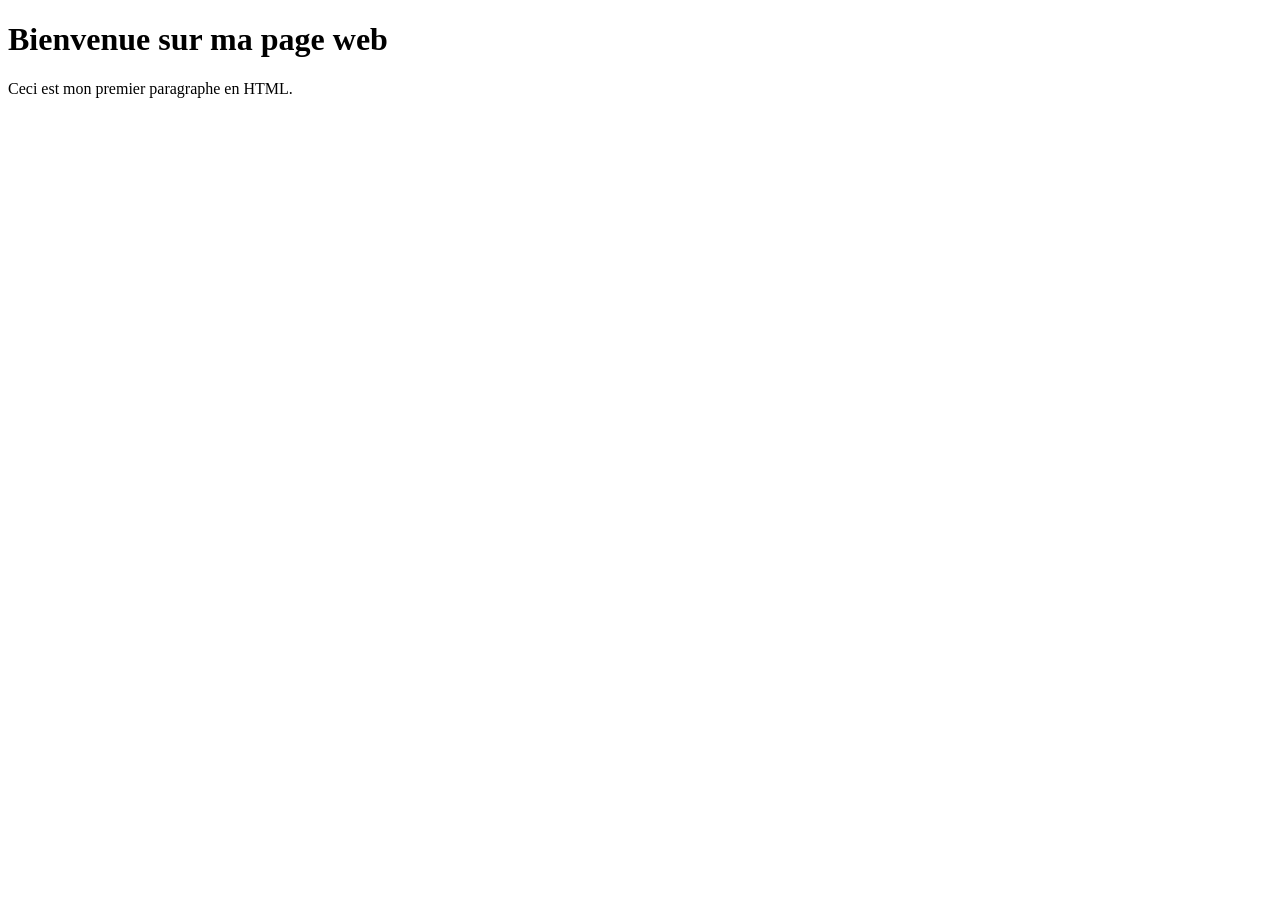
==== commit c3686b20: "Update Discord.html" ====
--- a/Discord.html
+++ b/Discord.html
@@ -1,69 +1,12 @@
 <!DOCTYPE html>
-<!-- saved from url=(0079)https://discord.com/login?redirect_to=%2Fchannels%2F%40me%2F1017039166158155826 -->
-<html lang="fr" style="font-size: 100%; --saturation-factor: 1; --devtools-sidebar-width: 0px;" class="has-webkit-scrollbar full-motion show-redesigned-icons theme-dark images-dark density-compact platform-web font-size-16" data-rh="lang,style,class"><head><meta http-equiv="Content-Type" content="text/html; charset=UTF-8">    
-    <meta content="width=device-width,initial-scale=1,maximum-scale=3" name="viewport">
-
-    <!-- section:seometa -->
-    <meta property="og:type" content="website">
-    <meta property="og:site_name" content="Discord">
-    <meta property="og:title" content="Discord - Group Chat That’s All Fun &amp; Games">
-    <meta property="og:description" content="Discord is great for playing games and chilling with friends, or even building a worldwide community. Customize your own space to talk, play, and hang out.">
-    <meta property="og:image" content="https://cdn.discordapp.com/assets/og_img_discord_home.png">
-    <meta name="twitter:card" content="summary_large_image">
-    <meta name="twitter:site" content="@discord">
-    <meta name="twitter:creator" content="@discord">
-    <!-- endsection --><script nonce="">window.GLOBAL_ENV = {
-      API_ENDPOINT: '//discord.com/api',
-      API_VERSION: 9,
-      GATEWAY_ENDPOINT: 'wss://gateway.discord.gg',
-      WEBAPP_ENDPOINT: '//discord.com',
-      CDN_HOST: 'cdn.discordapp.com',
-      ASSET_ENDPOINT: '//discord.com',
-      MEDIA_PROXY_ENDPOINT: '//media.discordapp.net',
-      IMAGE_PROXY_ENDPOINTS: '//images-ext-1.discordapp.net,//images-ext-2.discordapp.net',
-      WIDGET_ENDPOINT: '//discord.com/widget',
-      INVITE_HOST: 'discord.gg',
-      GUILD_TEMPLATE_HOST: 'discord.new',
-      GIFT_CODE_HOST: 'discord.gift',
-      RELEASE_CHANNEL: 'stable',
-      DEVELOPERS_ENDPOINT: '//discord.com',
-      MARKETING_ENDPOINT: '//discord.com',
-      BRAINTREE_KEY: 'production_ktzp8hfp_49pp2rp4phym7387',
-      STRIPE_KEY: 'pk_live_CUQtlpQUF0vufWpnpUmQvcdi',
-      ADYEN_KEY: 'live_E3OQ33V6GVGTXOVQZEAFQJ6DJIDVG6SY',
-      NETWORKING_ENDPOINT: '//router.discordapp.net',
-      RTC_LATENCY_ENDPOINT: '//latency.discord.media/rtc',
-      ACTIVITY_APPLICATION_HOST: 'discordsays.com',
-      PROJECT_ENV: 'production',
-      REMOTE_AUTH_ENDPOINT: '//remote-auth-gateway.discord.gg',
-      SENTRY_TAGS: {"buildId":"3506331b47026f65ff6d38457d4ba1c736229d81","buildType":"normal"},
-      MIGRATION_SOURCE_ORIGIN: 'https://discordapp.com',
-      MIGRATION_DESTINATION_ORIGIN: 'https://discord.com',
-      HTML_TIMESTAMP: Date.now(),
-      PUBLIC_PATH: '/assets/',
-      STATIC_ENDPOINT: '',
-      DEV_SESSION_KEY: 'undefined',
-    };</script><script nonce="">!function(){if(null!=window.WebSocket){if(function(n){try{var o=localStorage.getItem(n);return null==o?null:JSON.parse(o)}catch(n){return null}}("token")&&!window.__OVERLAY__){var n=null!=window.DiscordNative||null!=window.require?"etf":"json",o=window.GLOBAL_ENV.GATEWAY_ENDPOINT+"/?encoding="+n+"&v="+window.GLOBAL_ENV.API_VERSION;null!=window.DiscordNative&&void 0!==window.Uint8Array&&void 0!==window.TextDecoder?o+="&compress=zstd-stream":void 0!==window.Uint8Array&&(o+="&compress=zlib-stream"),console.log("[FAST CONNECT] "+o+", encoding: "+n+", version: "+window.GLOBAL_ENV.API_VERSION);var e=new WebSocket(o);e.binaryType="arraybuffer";var i=Date.now(),w={open:!1,identify:!1,gateway:o,messages:[]};e.onopen=function(){console.log("[FAST CONNECT] connected in "+(Date.now()-i)+"ms"),w.open=!0},e.onclose=e.onerror=function(){window._ws=null},e.onmessage=function(n){w.messages.push(n)},window._ws={ws:e,state:w}}}}()</script>    <!-- section:title -->
-    <title>Discord</title>
-    <!-- endsection -->
-  <link href="[data-uri]" rel="icon" type="image/png"><link href="./Discord_files/12633.124c2b0ba6465a40.css" rel="stylesheet"><style type="text/css" id="operaUserStyle">
-  video {
-    filter: -opera-shader(url([data-uri]) -opera-args(0.75 calc(env(-opera-accent-color-r, 255)/255) calc(env(-opera-accent-color-g, 255)/255) calc(env(-opera-accent-color-b, 255)/255)));
-  }
-</style><style type="text/css">ogvjs { display: inline-block; position: relative; -webkit-user-select: none; -webkit-tap-highlight-color: rgba(0,0,0,0); </style><link rel="prefetch" as="script" href="https://discord.com/assets/a99b7c755d6deb86.js"><link rel="prefetch" as="script" href="https://discord.com/assets/186a6033f23ed23b.js"><link rel="prefetch" as="script" href="https://discord.com/assets/3c4cd6f738592e9c.js"><link rel="prefetch" as="script" href="https://discord.com/assets/4a2e324bd12f4909.js"><link rel="prefetch" as="script" href="https://discord.com/assets/83c9f32436814b66.js"><link rel="prefetch" as="script" href="https://discord.com/assets/72ffcccd012a113e.js"><link rel="prefetch" as="script" href="https://discord.com/assets/f5033ebe7ae8fe3c.js"><link rel="prefetch" as="script" href="https://discord.com/assets/6918277981a7061f.js"><link rel="prefetch" as="script" href="https://discord.com/assets/5fef483b1fb3b0aa.js"><link rel="prefetch" as="script" href="https://discord.com/assets/09ed26e929b2df78.js"><link rel="prefetch" as="script" href="https://discord.com/assets/bbd9dfca3bec698e.js"><link rel="prefetch" as="script" href="https://discord.com/assets/fd8d958521cd9bf1.js"><link rel="prefetch" as="script" href="https://discord.com/assets/df0f9dbd34358b70.js"><link rel="prefetch" as="script" href="https://discord.com/assets/4c22e0d3a9f4f9cc.js"><link rel="prefetch" as="script" href="https://discord.com/assets/718a6eb269d15b01.js"><link rel="prefetch" as="script" href="https://discord.com/assets/ae80d2bb9550e4b1.js"><link rel="prefetch" as="script" href="https://discord.com/assets/a4b3fed7ad32aee0.js"><link rel="prefetch" as="script" href="https://discord.com/assets/a7bb3dff4c4180ec.js"><link rel="prefetch" as="script" href="https://discord.com/assets/bf12b622c11b1359.js"><link rel="prefetch" as="script" href="https://discord.com/assets/df0524706b40a824.js"><link rel="prefetch" as="script" href="https://discord.com/assets/c03db0745852e297.js"><link rel="prefetch" as="script" href="https://discord.com/assets/e80bb1473ec23457.js"><link rel="prefetch" as="script" href="https://discord.com/assets/e856d713dd77cf81.js"><link rel="prefetch" as="script" href="https://discord.com/assets/f8f32994add63575.js"><link rel="prefetch" as="script" href="https://discord.com/assets/0ea557b38bc60823.js"><link rel="prefetch" as="script" href="https://discord.com/assets/df1498cdf56d4283.js"><link rel="prefetch" as="script" href="https://discord.com/assets/1573c1e5fee92a7d.js"><link rel="prefetch" as="script" href="https://discord.com/assets/8af99615c125e5d6.js"><link rel="prefetch" as="script" href="https://discord.com/assets/72edae4d42c6a345.js"><link rel="prefetch" as="script" href="https://discord.com/assets/855e37c21e0c91ed.js"><link rel="prefetch" as="script" href="https://discord.com/assets/3f3ff9fc5c174ac1.js"><link rel="prefetch" as="script" href="https://discord.com/assets/6e863ee532318ff9.js"><link rel="prefetch" as="script" href="https://discord.com/assets/98fe79d724f35ea6.js"><link rel="prefetch" as="script" href="https://discord.com/assets/23dc428848e5de1e.js"><link rel="prefetch" as="script" href="https://discord.com/assets/e1302c57a292cbb2.js"><link rel="prefetch" as="script" href="https://discord.com/assets/169ea6e5f7a69f6e.js"><link rel="prefetch" as="script" href="https://discord.com/assets/89f9fead70adfdc4.js"><link rel="prefetch" as="script" href="https://discord.com/assets/bb11921dd61e2a9e.js"><link rel="prefetch" as="script" href="https://discord.com/assets/c6935979eae3028e.js"><link rel="prefetch" as="script" href="https://discord.com/assets/6f22df149ebaf2a3.js"><link rel="prefetch" as="script" href="https://discord.com/assets/875e3634f6a8cacd.js"><link rel="prefetch" as="script" href="https://discord.com/assets/9ffef55654a33bb9.js"><link rel="prefetch" as="script" href="https://discord.com/assets/3e07fda3a80bdb08.js"><link rel="prefetch" as="script" href="https://discord.com/assets/dd6750c987463d9a.js"><link rel="prefetch" as="script" href="https://discord.com/assets/6174ff17e4a70c10.js"><link rel="prefetch" as="script" href="https://discord.com/assets/5ac02790b4a1ff97.js"><link rel="prefetch" as="script" href="https://discord.com/assets/af17d3206ad40226.js"><link rel="prefetch" as="script" href="https://discord.com/assets/5e8375bb6037f16f.js"><link rel="prefetch" as="script" href="https://discord.com/assets/53c3a61c2bf7fd1c.js"><link rel="prefetch" as="script" href="https://discord.com/assets/5dcd0ee119e97cea.js"><link rel="prefetch" as="script" href="https://discord.com/assets/b3afaf4bbf8ce491.js"><link rel="prefetch" as="script" href="https://discord.com/assets/0496594c48959aa8.js"><link rel="prefetch" as="script" href="https://discord.com/assets/17507a3f539effb0.js"><link rel="prefetch" as="script" href="https://discord.com/assets/996dc98f6077dd54.js"><link rel="prefetch" as="script" href="https://discord.com/assets/51901d2368e5a6b7.js"><link rel="prefetch" as="script" href="https://discord.com/assets/7ef9a244191262fe.js"><link rel="prefetch" as="script" href="https://discord.com/assets/eb25d2246f728907.js"><link rel="prefetch" as="script" href="https://discord.com/assets/a85b7bdb07a87969.js"><link rel="prefetch" as="script" href="https://discord.com/assets/e62b456706a3d293.js"><link rel="prefetch" as="script" href="https://discord.com/assets/74449a48bff8f0b1.js"><link rel="prefetch" as="script" href="https://discord.com/assets/651e63eedb0040b1.js"><link rel="prefetch" as="script" href="https://discord.com/assets/ea7572e07c3ee795.js"><link rel="prefetch" as="script" href="https://discord.com/assets/f57ff51961f87104.js"><link rel="prefetch" as="script" href="https://discord.com/assets/5bdb5becd838f355.js"><link rel="prefetch" as="script" href="https://discord.com/assets/2adb1dec0af6013c.js"><link rel="prefetch" as="script" href="https://discord.com/assets/71bf96aa0342a056.js"><link rel="prefetch" as="script" href="https://discord.com/assets/2eb86a80480e6ebf.js"><link rel="prefetch" as="script" href="https://discord.com/assets/2616a53c96a27bc6.js"><link rel="prefetch" as="script" href="https://discord.com/assets/76a6628718b5a7ac.js"><link rel="prefetch" as="script" href="https://discord.com/assets/976548d9739884a8.js"><link rel="prefetch" as="script" href="https://discord.com/assets/1112e6fa07061804.js"><link rel="prefetch" as="script" href="https://discord.com/assets/7b7731d2edabd711.js"><link rel="prefetch" as="script" href="https://discord.com/assets/e998c84cf7e3cef8.js"><link rel="prefetch" as="script" href="https://discord.com/assets/2fef36b247b5a88a.js"><link rel="prefetch" as="script" href="https://discord.com/assets/80498d2bc48b6062.js"><link rel="prefetch" as="script" href="https://discord.com/assets/3c6cc1a6f417c562.js"><link rel="prefetch" as="script" href="https://discord.com/assets/c54102a07b6ece4a.js"><link rel="prefetch" as="script" href="https://discord.com/assets/a8387788cc7c5084.js"><link rel="prefetch" as="script" href="https://discord.com/assets/9f597ea7a60c823d.js"><link rel="prefetch" as="script" href="https://discord.com/assets/0054d0cdc0f01610.js"><link rel="prefetch" as="script" href="https://discord.com/assets/fc826ff13dd4c3cb.js"><link rel="prefetch" as="script" href="https://discord.com/assets/ad012dc79ee09337.js"><style type="text/css"></style><link data-webpack="discord_app:chunk-50963" rel="stylesheet" href="./Discord_files/6c32a03c481a816c.css"><link data-webpack="discord_app:chunk-18895" rel="stylesheet" href="./Discord_files/fb8c687fd4d247cb.css"><link data-webpack="discord_app:chunk-72453" rel="stylesheet" href="./Discord_files/f47bc36b6ebf57ef.css"><link data-webpack="discord_app:chunk-48923" rel="stylesheet" href="./Discord_files/f834f4daaa66e41d.css"><link data-webpack="discord_app:chunk-45489" rel="stylesheet" href="./Discord_files/69677a7686db13c0.css"><link data-webpack="discord_app:chunk-20777" rel="stylesheet" href="./Discord_files/6a30544f5472394e.css"><link data-webpack="discord_app:chunk-4566" rel="stylesheet" href="./Discord_files/3822f9a19d154cdb.css"><link data-webpack="discord_app:chunk-29611" rel="stylesheet" href="./Discord_files/a57cb936f171ee60.css"><link data-webpack="discord_app:chunk-2928" rel="stylesheet" href="./Discord_files/1fdb9c4bfe690c81.css"><link data-webpack="discord_app:chunk-49750" rel="stylesheet" href="./Discord_files/5768d00d9fbe9dc2.css"><link data-webpack="discord_app:chunk-37697" rel="stylesheet" href="./Discord_files/aba9162beea33590.css"><link data-webpack="discord_app:chunk-1272" rel="stylesheet" href="./Discord_files/0f9aaa4e738a0fa9.css"><link data-webpack="discord_app:chunk-67110" rel="stylesheet" href="./Discord_files/d67ec2478985ef53.css"><link data-webpack="discord_app:chunk-13474" rel="stylesheet" href="./Discord_files/ef026809020d898a.css"><link rel="prefetch" as="script" href="https://discord.com/assets/886929611aa82536.js"><link rel="prefetch" as="script" href="https://discord.com/assets/012ddd133cb4210a.js"><link rel="prefetch" as="script" href="https://discord.com/assets/080cdb942547499a.js"><link rel="prefetch" as="script" href="https://discord.com/assets/397d76c27a23b188.js"><link rel="prefetch" as="script" href="https://discord.com/assets/0b8799c9c2bd2bd8.js"><link rel="prefetch" as="script" href="https://discord.com/assets/740bcadccdab5cdf.js"><link rel="prefetch" as="script" href="https://discord.com/assets/de9395369f969605.js"><link rel="prefetch" as="script" href="https://discord.com/assets/dada76017ba256ca.js"><link rel="prefetch" as="script" href="https://discord.com/assets/c410113c35592ca4.js"><link rel="prefetch" as="script" href="https://discord.com/assets/6ee27ce65110627e.js"><link rel="prefetch" as="script" href="https://discord.com/assets/d3beba4a29af5d24.js"><link rel="prefetch" as="script" href="https://discord.com/assets/ef0d7c2bca60659b.js"><link rel="prefetch" as="script" href="https://discord.com/assets/f538e119f5f442c5.js"><link rel="prefetch" as="script" href="https://discord.com/assets/8941b8a9d195f1e1.js"><link rel="prefetch" as="script" href="https://discord.com/assets/d64ad61d99dcdbba.js"><link rel="prefetch" as="script" href="https://discord.com/assets/16fee5fc27be22fc.js"><link rel="prefetch" as="script" href="https://discord.com/assets/4c0cdca3bf0b3c97.js"><style id="erd_scroll_detection_scrollbar_style">/* Created by the element-resize-detector library. */
-.erd_scroll_detection_container > div::-webkit-scrollbar { display: none; }
-
-.erd_scroll_detection_container_animation_active { -webkit-animation-duration: 0.1s; animation-duration: 0.1s; -webkit-animation-name: erd_scroll_detection_container_animation; animation-name: erd_scroll_detection_container_animation; }
-@-webkit-keyframes erd_scroll_detection_container_animation { 0% { opacity: 1; } 50% { opacity: 0; } 100% { opacity: 1; } }
-@keyframes erd_scroll_detection_container_animation { 0% { opacity: 1; } 50% { opacity: 0; } 100% { opacity: 1; } }</style><link rel="preload" href="https://discord.com/assets/dd24010f3cf7def7.woff2" as="font" type="font/woff2" crossorigin="anonymous" data-rh="true"><link rel="preload" href="https://discord.com/assets/189422196a4f8b53.woff2" as="font" type="font/woff2" crossorigin="anonymous" data-rh="true"><link rel="preload" href="https://discord.com/assets/ce3b8055f5114434.woff2" as="font" type="font/woff2" crossorigin="anonymous" data-rh="true"><link rel="preload" href="https://discord.com/assets/7a6a566c2e88a35d.woff2" as="font" type="font/woff2" crossorigin="anonymous" data-rh="true"><link rel="preload" href="https://discord.com/assets/cb2006dbced0e246.woff2" as="font" type="font/woff2" crossorigin="anonymous" data-rh="true"><link rel="preload" href="https://discord.com/assets/e52f0cba712e2fb4.woff2" as="font" type="font/woff2" crossorigin="anonymous" data-rh="true"><link data-webpack="discord_app:chunk-54132" rel="stylesheet" href="./Discord_files/acf60ddf55ee5c1c.css"><link data-webpack="discord_app:chunk-49131" rel="stylesheet" href="./Discord_files/8b73088c5961a587.css"><link data-webpack="discord_app:chunk-7011" rel="stylesheet" href="./Discord_files/dad96834e4c3d0c6.css"><link data-webpack="discord_app:chunk-81818" rel="stylesheet" href="./Discord_files/e743016ee6897ce0.css"><link data-webpack="discord_app:chunk-27978" rel="stylesheet" href="./Discord_files/9524b06bcd5a90b8.css"><style data-emotion=""></style></head>
-  <body style="--custom-guild-sidebar-width: 375px; --custom-app-panels-height: 54px;"><div data-live-announcer="true" style="border: 0px; clip: rect(0px, 0px, 0px, 0px); clip-path: inset(50%); margin: 0px -1px -1px 0px; overflow: hidden; padding: 0px; position: absolute; white-space: nowrap;"><div role="log" aria-live="assertive" aria-relevant="additions"></div><div role="log" aria-live="polite" aria-relevant="additions"></div></div>
-    <div id="app-mount" class="appMount__51fd7"><svg viewBox="0 0 1 1" aria-hidden="true" style="position: absolute; pointer-events: none; top: -1px; left: -1px; width: 1px; height: 1px;"><mask id="svg-mask-squircle" maskContentUnits="objectBoundingBox" viewBox="0 0 1 1"><path fill="white" d="M0 0.464C0 0.301585 0 0.220377 0.0316081 0.158343C0.0594114 0.103776 0.103776 0.0594114 0.158343 0.0316081C0.220377 0 0.301585 0 0.464 0H0.536C0.698415 0 0.779623 0 0.841657 0.0316081C0.896224 0.0594114 0.940589 0.103776 0.968392 0.158343C1 0.220377 1 0.301585 1 0.464V0.536C1 0.698415 1 0.779623 0.968392 0.841657C0.940589 0.896224 0.896224 0.940589 0.841657 0.968392C0.779623 1 0.698415 1 0.536 1H0.464C0.301585 1 0.220377 1 0.158343 0.968392C0.103776 0.940589 0.0594114 0.896224 0.0316081 0.841657C0 0.779623 0 0.698415 0 0.536V0.464Z"></path></mask><mask id="svg-mask-header-bar-badge-top" maskContentUnits="objectBoundingBox" viewBox="0 0 1 1"><rect fill="white" x="0" y="0" width="1" height="1"></rect><circle fill="black" cx="0.75" cy="0.25" r="0.25"></circle></mask><mask id="svg-mask-header-bar-badge-bottom" maskContentUnits="objectBoundingBox" viewBox="0 0 1 1"><rect fill="white" x="0" y="0" width="1" height="1"></rect><circle fill="black" cx="0.75" cy="0.75" r="0.25"></circle></mask><mask id="svg-mask-voice-user-summary-item" maskContentUnits="objectBoundingBox" viewBox="0 0 1 1"><rect fill="white" width="1" height="1"></rect><circle fill="black" cx="1.2083333333333333" cy="0.5" r="0.5416666666666666"></circle></mask><mask id="svg-mask-vertical-fade" maskContentUnits="objectBoundingBox" viewBox="0 0 1 1"><lineargradient id="svg-mask-vertical-fade-gradient" gradientTransform="rotate(90)" x1="0" x2="1" y1="0" y2="0"><stop offset="0%" stop-color="white"></stop><stop offset="100%" stop-color="black"></stop></lineargradient><rect fill="url(#svg-mask-vertical-fade-gradient)" x="0" y="0" width="1" height="1"></rect></mask><mask id="svg-mask-panel-button" maskContentUnits="objectBoundingBox" viewBox="0 0 1 1"><rect fill="white" x="0" y="0" width="1" height="1"></rect><circle fill="black" cx="0.75" cy="0.75" r="0.25"></circle></mask><mask id="svg-mask-channel-call-control-button" maskContentUnits="objectBoundingBox" viewBox="0 0 1 1"><circle fill="white" cx="0.5" cy="0.5" r="0.5"></circle><circle fill="black" cx="0.8214285714285714" cy="0.8214285714285714" r="0.25"></circle></mask><mask id="svg-mask-channel-call-control-button-badge-16" maskContentUnits="objectBoundingBox" viewBox="0 0 1 1"><circle fill="white" cx="0.5" cy="0.5" r="0.5"></circle><rect fill="black" x="0.6428571428571429" y="-0.07142857142857142" width="0.42857142857142855" height="0.42857142857142855" rx="0.21428571428571427" ry="0.21428571428571427"></rect></mask><mask id="svg-mask-channel-call-control-button-badge-22" maskContentUnits="objectBoundingBox" viewBox="0 0 1 1"><circle fill="white" cx="0.5" cy="0.5" r="0.5"></circle><rect fill="black" x="0.5357142857142857" y="-0.07142857142857142" width="0.5357142857142857" height="0.42857142857142855" rx="0.21428571428571427" ry="0.21428571428571427"></rect></mask><mask id="svg-mask-channel-call-control-button-badge-29" maskContentUnits="objectBoundingBox" viewBox="0 0 1 1"><circle fill="white" cx="0.5" cy="0.5" r="0.5"></circle><rect fill="black" x="0.4107142857142857" y="-0.07142857142857142" width="0.6607142857142857" height="0.42857142857142855" rx="0.21428571428571427" ry="0.21428571428571427"></rect></mask><mask id="svg-mask-avatar-default" maskContentUnits="objectBoundingBox" viewBox="0 0 1 1"><circle fill="white" cx="0.5" cy="0.5" r="0.5"></circle></mask><mask id="svg-mask-avatar-status-round-16" maskContentUnits="objectBoundingBox" viewBox="0 0 1 1"><circle fill="white" cx="0.5" cy="0.5" r="0.5"></circle><circle fill="black" cx="0.8125" cy="0.8125" r="0.3125"></circle></mask><mask id="svg-mask-avatar-decoration-status-round-16" maskContentUnits="objectBoundingBox" viewBox="0 0 1 1"><rect fill="white" x="0" y="0" width="100%" height="100%"></rect><circle fill="black" cx="0.7604166666666667" cy="0.7604166666666667" r="0.2604166666666667"></circle></mask><mask id="svg-mask-avatar-status-mobile-16" maskContentUnits="objectBoundingBox" viewBox="0 0 1 1"><circle fill="white" cx="0.5" cy="0.5" r="0.5"></circle><rect fill="black" x="0.5" y="0.3125" width="0.625" height="0.8125" rx="0.1625" ry="0.1625"></rect></mask><mask id="svg-mask-avatar-decoration-status-mobile-16" maskContentUnits="objectBoundingBox" viewBox="0 0 1 1"><rect fill="white" x="0" y="0" width="100%" height="100%"></rect><rect fill="black" x="0.5" y="0.34375" width="0.5208333333333334" height="0.6770833333333334" rx="0.1625" ry="0.1625"></rect></mask><mask id="svg-mask-avatar-status-typing-16" maskContentUnits="objectBoundingBox" viewBox="0 0 1 1"><circle fill="white" cx="0.5" cy="0.5" r="0.5"></circle><rect fill="black" x="0.21875" y="0.5" width="1.1875" height="0.625" rx="0.3125" ry="0.3125"></rect></mask><mask id="svg-mask-avatar-decoration-status-typing-16" maskContentUnits="objectBoundingBox" viewBox="0 0 1 1"><rect fill="white" x="0" y="0" width="100%" height="100%"></rect><rect fill="black" x="0.265625" y="0.5" width="0.9895833333333334" height="0.5208333333333334" rx="0.0968967013888889" ry="0.0968967013888889"></rect></mask><mask id="svg-mask-avatar-status-round-20" maskContentUnits="objectBoundingBox" viewBox="0 0 1 1"><circle fill="white" cx="0.5" cy="0.5" r="0.5"></circle><circle fill="black" cx="0.85" cy="0.85" r="0.25"></circle></mask><mask id="svg-mask-avatar-decoration-status-round-20" maskContentUnits="objectBoundingBox" viewBox="0 0 1 1"><rect fill="white" x="0" y="0" width="100%" height="100%"></rect><circle fill="black" cx="0.7916666666666667" cy="0.7916666666666667" r="0.20833333333333334"></circle></mask><mask id="svg-mask-avatar-status-mobile-20" maskContentUnits="objectBoundingBox" viewBox="0 0 1 1"><circle fill="white" cx="0.5" cy="0.5" r="0.5"></circle><rect fill="black" x="0.6" y="0.45" width="0.5" height="0.65" rx="0.13" ry="0.13"></rect></mask><mask id="svg-mask-avatar-decoration-status-mobile-20" maskContentUnits="objectBoundingBox" viewBox="0 0 1 1"><rect fill="white" x="0" y="0" width="100%" height="100%"></rect><rect fill="black" x="0.5833333333333333" y="0.45833333333333337" width="0.4166666666666667" height="0.5416666666666667" rx="0.13" ry="0.13"></rect></mask><mask id="svg-mask-avatar-status-typing-20" maskContentUnits="objectBoundingBox" viewBox="0 0 1 1"><circle fill="white" cx="0.5" cy="0.5" r="0.5"></circle><rect fill="black" x="0.375" y="0.6" width="0.95" height="0.5" rx="0.25" ry="0.25"></rect></mask><mask id="svg-mask-avatar-decoration-status-typing-20" maskContentUnits="objectBoundingBox" viewBox="0 0 1 1"><rect fill="white" x="0" y="0" width="100%" height="100%"></rect><rect fill="black" x="0.3958333333333333" y="0.5833333333333333" width="0.7916666666666666" height="0.4166666666666667" rx="0.0920138888888889" ry="0.0920138888888889"></rect></mask><mask id="svg-mask-avatar-status-round-24" maskContentUnits="objectBoundingBox" viewBox="0 0 1 1"><circle fill="white" cx="0.5" cy="0.5" r="0.5"></circle><circle fill="black" cx="0.8333333333333334" cy="0.8333333333333334" r="0.2916666666666667"></circle></mask><mask id="svg-mask-avatar-decoration-status-round-24" maskContentUnits="objectBoundingBox" viewBox="0 0 1 1"><rect fill="white" x="0" y="0" width="100%" height="100%"></rect><circle fill="black" cx="0.7777777777777779" cy="0.7777777777777779" r="0.24305555555555558"></circle></mask><mask id="svg-mask-avatar-status-mobile-24" maskContentUnits="objectBoundingBox" viewBox="0 0 1 1"><circle fill="white" cx="0.5" cy="0.5" r="0.5"></circle><rect fill="black" x="0.5416666666666666" y="0.375" width="0.5833333333333334" height="0.75" rx="0.15" ry="0.15"></rect></mask><mask id="svg-mask-avatar-decoration-status-mobile-24" maskContentUnits="objectBoundingBox" viewBox="0 0 1 1"><rect fill="white" x="0" y="0" width="100%" height="100%"></rect><rect fill="black" x="0.5347222222222222" y="0.3958333333333333" width="0.48611111111111116" height="0.625" rx="0.15" ry="0.15"></rect></mask><mask id="svg-mask-avatar-status-typing-24" maskContentUnits="objectBoundingBox" viewBox="0 0 1 1"><circle fill="white" cx="0.5" cy="0.5" r="0.5"></circle><rect fill="black" x="0.2916666666666667" y="0.5416666666666666" width="1.0833333333333333" height="0.5833333333333334" rx="0.2916666666666667" ry="0.2916666666666667"></rect></mask><mask id="svg-mask-avatar-decoration-status-typing-24" maskContentUnits="objectBoundingBox" viewBox="0 0 1 1"><rect fill="white" x="0" y="0" width="100%" height="100%"></rect><rect fill="black" x="0.3263888888888889" y="0.5347222222222222" width="0.9027777777777778" height="0.48611111111111116" rx="0.091772762345679" ry="0.091772762345679"></rect></mask><mask id="svg-mask-avatar-status-round-32" maskContentUnits="objectBoundingBox" viewBox="0 0 1 1"><circle fill="white" cx="0.5" cy="0.5" r="0.5"></circle><circle fill="black" cx="0.84375" cy="0.84375" r="0.25"></circle></mask><mask id="svg-mask-avatar-decoration-status-round-32" maskContentUnits="objectBoundingBox" viewBox="0 0 1 1"><rect fill="white" x="0" y="0" width="100%" height="100%"></rect><circle fill="black" cx="0.7864583333333334" cy="0.7864583333333334" r="0.20833333333333334"></circle></mask><mask id="svg-mask-avatar-status-mobile-32" maskContentUnits="objectBoundingBox" viewBox="0 0 1 1"><circle fill="white" cx="0.5" cy="0.5" r="0.5"></circle><rect fill="black" x="0.59375" y="0.4375" width="0.5" height="0.65625" rx="0.13125" ry="0.13125"></rect></mask><mask id="svg-mask-avatar-decoration-status-mobile-32" maskContentUnits="objectBoundingBox" viewBox="0 0 1 1"><rect fill="white" x="0" y="0" width="100%" height="100%"></rect><rect fill="black" x="0.578125" y="0.4479166666666667" width="0.4166666666666667" height="0.546875" rx="0.13125" ry="0.13125"></rect></mask><mask id="svg-mask-avatar-status-typing-32" maskContentUnits="objectBoundingBox" viewBox="0 0 1 1"><circle fill="white" cx="0.5" cy="0.5" r="0.5"></circle><rect fill="black" x="0.359375" y="0.59375" width="0.96875" height="0.5" rx="0.25" ry="0.25"></rect></mask><mask id="svg-mask-avatar-decoration-status-typing-32" maskContentUnits="objectBoundingBox" viewBox="0 0 1 1"><rect fill="white" x="0" y="0" width="100%" height="100%"></rect><rect fill="black" x="0.3828125" y="0.578125" width="0.8072916666666667" height="0.4166666666666667" rx="0.08875868055555558" ry="0.08875868055555558"></rect></mask><mask id="svg-mask-avatar-status-round-40" maskContentUnits="objectBoundingBox" viewBox="0 0 1 1"><circle fill="white" cx="0.5" cy="0.5" r="0.5"></circle><circle fill="black" cx="0.85" cy="0.85" r="0.25"></circle></mask><mask id="svg-mask-avatar-decoration-status-round-40" maskContentUnits="objectBoundingBox" viewBox="0 0 1 1"><rect fill="white" x="0" y="0" width="100%" height="100%"></rect><circle fill="black" cx="0.7916666666666667" cy="0.7916666666666667" r="0.20833333333333334"></circle></mask><mask id="svg-mask-avatar-status-mobile-40" maskContentUnits="objectBoundingBox" viewBox="0 0 1 1"><circle fill="white" cx="0.5" cy="0.5" r="0.5"></circle><rect fill="black" x="0.6" y="0.45" width="0.5" height="0.65" rx="0.13" ry="0.13"></rect></mask><mask id="svg-mask-avatar-decoration-status-mobile-40" maskContentUnits="objectBoundingBox" viewBox="0 0 1 1"><rect fill="white" x="0" y="0" width="100%" height="100%"></rect><rect fill="black" x="0.5833333333333333" y="0.45833333333333337" width="0.4166666666666667" height="0.5416666666666667" rx="0.13" ry="0.13"></rect></mask><mask id="svg-mask-avatar-status-typing-40" maskContentUnits="objectBoundingBox" viewBox="0 0 1 1"><circle fill="white" cx="0.5" cy="0.5" r="0.5"></circle><rect fill="black" x="0.375" y="0.6" width="0.95" height="0.5" rx="0.25" ry="0.25"></rect></mask><mask id="svg-mask-avatar-decoration-status-typing-40" maskContentUnits="objectBoundingBox" viewBox="0 0 1 1"><rect fill="white" x="0" y="0" width="100%" height="100%"></rect><rect fill="black" x="0.3958333333333333" y="0.5833333333333333" width="0.7916666666666666" height="0.4166666666666667" rx="0.0876736111111111" ry="0.0876736111111111"></rect></mask><mask id="svg-mask-avatar-status-round-44" maskContentUnits="objectBoundingBox" viewBox="0 0 1 1"><circle fill="white" cx="0.5" cy="0.5" r="0.5"></circle><circle fill="black" cx="0.8636363636363636" cy="0.8636363636363636" r="0.22727272727272727"></circle></mask><mask id="svg-mask-avatar-decoration-status-round-44" maskContentUnits="objectBoundingBox" viewBox="0 0 1 1"><rect fill="white" x="0" y="0" width="100%" height="100%"></rect><circle fill="black" cx="0.803030303030303" cy="0.803030303030303" r="0.1893939393939394"></circle></mask><mask id="svg-mask-avatar-status-mobile-44" maskContentUnits="objectBoundingBox" viewBox="0 0 1 1"><circle fill="white" cx="0.5" cy="0.5" r="0.5"></circle><rect fill="black" x="0.6363636363636364" y="0.5" width="0.45454545454545453" height="0.5909090909090909" rx="0.11818181818181818" ry="0.11818181818181818"></rect></mask><mask id="svg-mask-avatar-decoration-status-mobile-44" maskContentUnits="objectBoundingBox" viewBox="0 0 1 1"><rect fill="white" x="0" y="0" width="100%" height="100%"></rect><rect fill="black" x="0.6136363636363636" y="0.5" width="0.3787878787878788" height="0.4924242424242425" rx="0.11818181818181818" ry="0.11818181818181818"></rect></mask><mask id="svg-mask-avatar-status-typing-44" maskContentUnits="objectBoundingBox" viewBox="0 0 1 1"><circle fill="white" cx="0.5" cy="0.5" r="0.5"></circle><rect fill="black" x="0.4318181818181818" y="0.6363636363636364" width="0.8636363636363636" height="0.45454545454545453" rx="0.22727272727272727" ry="0.22727272727272727"></rect></mask><mask id="svg-mask-avatar-decoration-status-typing-44" maskContentUnits="objectBoundingBox" viewBox="0 0 1 1"><rect fill="white" x="0" y="0" width="100%" height="100%"></rect><rect fill="black" x="0.4431818181818182" y="0.6136363636363636" width="0.7196969696969697" height="0.3787878787878788" rx="0.0869203397612488" ry="0.0869203397612488"></rect></mask><mask id="svg-mask-avatar-status-round-48" maskContentUnits="objectBoundingBox" viewBox="0 0 1 1"><circle fill="white" cx="0.5" cy="0.5" r="0.5"></circle><circle fill="black" cx="0.875" cy="0.875" r="0.20833333333333334"></circle></mask><mask id="svg-mask-avatar-decoration-status-round-48" maskContentUnits="objectBoundingBox" viewBox="0 0 1 1"><rect fill="white" x="0" y="0" width="100%" height="100%"></rect><circle fill="black" cx="0.8125" cy="0.8125" r="0.17361111111111113"></circle></mask><mask id="svg-mask-avatar-status-mobile-48" maskContentUnits="objectBoundingBox" viewBox="0 0 1 1"><circle fill="white" cx="0.5" cy="0.5" r="0.5"></circle><rect fill="black" x="0.6666666666666666" y="0.5416666666666666" width="0.4166666666666667" height="0.5416666666666666" rx="0.10833333333333334" ry="0.10833333333333334"></rect></mask><mask id="svg-mask-avatar-decoration-status-mobile-48" maskContentUnits="objectBoundingBox" viewBox="0 0 1 1"><rect fill="white" x="0" y="0" width="100%" height="100%"></rect><rect fill="black" x="0.6388888888888888" y="0.5347222222222222" width="0.34722222222222227" height="0.4513888888888889" rx="0.10833333333333334" ry="0.10833333333333334"></rect></mask><mask id="svg-mask-avatar-status-typing-48" maskContentUnits="objectBoundingBox" viewBox="0 0 1 1"><circle fill="white" cx="0.5" cy="0.5" r="0.5"></circle><rect fill="black" x="0.4791666666666667" y="0.6666666666666666" width="0.7916666666666666" height="0.4166666666666667" rx="0.20833333333333334" ry="0.20833333333333334"></rect></mask><mask id="svg-mask-avatar-decoration-status-typing-48" maskContentUnits="objectBoundingBox" viewBox="0 0 1 1"><rect fill="white" x="0" y="0" width="100%" height="100%"></rect><rect fill="black" x="0.4826388888888889" y="0.6388888888888888" width="0.6597222222222222" height="0.34722222222222227" rx="0.08634741512345678" ry="0.08634741512345678"></rect></mask><mask id="svg-mask-avatar-status-round-56" maskContentUnits="objectBoundingBox" viewBox="0 0 1 1"><circle fill="white" cx="0.5" cy="0.5" r="0.5"></circle><circle fill="black" cx="0.8392857142857143" cy="0.8392857142857143" r="0.19642857142857142"></circle></mask><mask id="svg-mask-avatar-decoration-status-round-56" maskContentUnits="objectBoundingBox" viewBox="0 0 1 1"><rect fill="white" x="0" y="0" width="100%" height="100%"></rect><circle fill="black" cx="0.7827380952380953" cy="0.7827380952380953" r="0.1636904761904762"></circle></mask><mask id="svg-mask-avatar-status-mobile-56" maskContentUnits="objectBoundingBox" viewBox="0 0 1 1"><circle fill="white" cx="0.5" cy="0.5" r="0.5"></circle><rect fill="black" x="0.6428571428571429" y="0.5178571428571429" width="0.39285714285714285" height="0.5178571428571429" rx="0.10357142857142858" ry="0.10357142857142858"></rect></mask><mask id="svg-mask-avatar-decoration-status-mobile-56" maskContentUnits="objectBoundingBox" viewBox="0 0 1 1"><rect fill="white" x="0" y="0" width="100%" height="100%"></rect><rect fill="black" x="0.6190476190476191" y="0.5148809523809524" width="0.3273809523809524" height="0.4315476190476191" rx="0.10357142857142858" ry="0.10357142857142858"></rect></mask><mask id="svg-mask-avatar-status-typing-56" maskContentUnits="objectBoundingBox" viewBox="0 0 1 1"><circle fill="white" cx="0.5" cy="0.5" r="0.5"></circle><rect fill="black" x="0.45535714285714285" y="0.6428571428571429" width="0.7678571428571429" height="0.39285714285714285" rx="0.19642857142857142" ry="0.19642857142857142"></rect></mask><mask id="svg-mask-avatar-decoration-status-typing-56" maskContentUnits="objectBoundingBox" viewBox="0 0 1 1"><rect fill="white" x="0" y="0" width="100%" height="100%"></rect><rect fill="black" x="0.46279761904761907" y="0.6190476190476191" width="0.6398809523809524" height="0.3273809523809524" rx="0.08576920351473921" ry="0.08576920351473921"></rect></mask><mask id="svg-mask-avatar-status-round-80" maskContentUnits="objectBoundingBox" viewBox="0 0 1 1"><circle fill="white" cx="0.5" cy="0.5" r="0.5"></circle><circle fill="black" cx="0.85" cy="0.85" r="0.175"></circle></mask><mask id="svg-mask-avatar-decoration-status-round-80" maskContentUnits="objectBoundingBox" viewBox="0 0 1 1"><rect fill="white" x="0" y="0" width="100%" height="100%"></rect><circle fill="black" cx="0.7916666666666667" cy="0.7916666666666667" r="0.14583333333333334"></circle></mask><mask id="svg-mask-avatar-status-mobile-80" maskContentUnits="objectBoundingBox" viewBox="0 0 1 1"><circle fill="white" cx="0.5" cy="0.5" r="0.5"></circle><rect fill="black" x="0.675" y="0.575" width="0.35" height="0.45" rx="0.09" ry="0.09"></rect></mask><mask id="svg-mask-avatar-decoration-status-mobile-80" maskContentUnits="objectBoundingBox" viewBox="0 0 1 1"><rect fill="white" x="0" y="0" width="100%" height="100%"></rect><rect fill="black" x="0.6458333333333334" y="0.5625" width="0.2916666666666667" height="0.375" rx="0.09" ry="0.09"></rect></mask><mask id="svg-mask-avatar-status-typing-80" maskContentUnits="objectBoundingBox" viewBox="0 0 1 1"><circle fill="white" cx="0.5" cy="0.5" r="0.5"></circle><rect fill="black" x="0.525" y="0.675" width="0.65" height="0.35" rx="0.175" ry="0.175"></rect></mask><mask id="svg-mask-avatar-decoration-status-typing-80" maskContentUnits="objectBoundingBox" viewBox="0 0 1 1"><rect fill="white" x="0" y="0" width="100%" height="100%"></rect><rect fill="black" x="0.5208333333333334" y="0.6458333333333334" width="0.5416666666666667" height="0.2916666666666667" rx="0.08485243055555552" ry="0.08485243055555552"></rect></mask><mask id="svg-mask-avatar-status-round-120" maskContentUnits="objectBoundingBox" viewBox="0 0 1 1"><circle fill="white" cx="0.5" cy="0.5" r="0.5"></circle><circle fill="black" cx="0.8333333333333334" cy="0.8333333333333334" r="0.16666666666666666"></circle></mask><mask id="svg-mask-avatar-decoration-status-round-120" maskContentUnits="objectBoundingBox" viewBox="0 0 1 1"><rect fill="white" x="0" y="0" width="100%" height="100%"></rect><circle fill="black" cx="0.7777777777777779" cy="0.7777777777777779" r="0.1388888888888889"></circle></mask><mask id="svg-mask-avatar-status-mobile-120" maskContentUnits="objectBoundingBox" viewBox="0 0 1 1"><circle fill="white" cx="0.5" cy="0.5" r="0.5"></circle><rect fill="black" x="0.6666666666666666" y="0.5666666666666667" width="0.3333333333333333" height="0.43333333333333335" rx="0.08666666666666667" ry="0.08666666666666667"></rect></mask><mask id="svg-mask-avatar-decoration-status-mobile-120" maskContentUnits="objectBoundingBox" viewBox="0 0 1 1"><rect fill="white" x="0" y="0" width="100%" height="100%"></rect><rect fill="black" x="0.6388888888888888" y="0.5555555555555556" width="0.2777777777777778" height="0.36111111111111116" rx="0.08666666666666667" ry="0.08666666666666667"></rect></mask><mask id="svg-mask-avatar-status-typing-120" maskContentUnits="objectBoundingBox" viewBox="0 0 1 1"><circle fill="white" cx="0.5" cy="0.5" r="0.5"></circle><rect fill="black" x="0.5166666666666667" y="0.6666666666666666" width="0.6333333333333333" height="0.3333333333333333" rx="0.16666666666666666" ry="0.16666666666666666"></rect></mask><mask id="svg-mask-avatar-decoration-status-typing-120" maskContentUnits="objectBoundingBox" viewBox="0 0 1 1"><rect fill="white" x="0" y="0" width="100%" height="100%"></rect><rect fill="black" x="0.513888888888889" y="0.6388888888888888" width="0.5277777777777778" height="0.2777777777777778" rx="0.08429783950617281" ry="0.08429783950617281"></rect></mask><mask id="svg-mask-diagonal-facepile-16" maskContentUnits="objectBoundingBox" viewBox="0 0 1 1"><circle fill="white" cx="0.3333333333333333" cy="0.3333333333333333" r="0.3333333333333333"></circle><circle fill="black" cx="0.6666666666666666" cy="0.6666666666666666" r="0.5208333333333333"></circle><circle fill="white" cx="0.6666666666666666" cy="0.6666666666666666" r="0.3333333333333333"></circle></mask><mask id="svg-mask-diagonal-facepile-status-16" maskContentUnits="objectBoundingBox" viewBox="0 0 1 1"><circle fill="white" cx="0.3333333333333333" cy="0.3333333333333333" r="0.3333333333333333"></circle><circle fill="black" cx="0.6666666666666666" cy="0.6666666666666666" r="0.5208333333333333"></circle><circle fill="white" cx="0.6666666666666666" cy="0.6666666666666666" r="0.3333333333333333"></circle><circle fill="black" cx="0.8125" cy="0.8125" r="0.3125"></circle></mask><mask id="svg-mask-diagonal-facepile-typing-16" maskContentUnits="objectBoundingBox" viewBox="0 0 1 1"><circle fill="white" cx="0.3333333333333333" cy="0.3333333333333333" r="0.3333333333333333"></circle><circle fill="black" cx="0.6666666666666666" cy="0.6666666666666666" r="0.5208333333333333"></circle><circle fill="white" cx="0.6666666666666666" cy="0.6666666666666666" r="0.3333333333333333"></circle><rect fill="black" x="0.21875" y="0.5" width="1.1875" height="0.625" rx="0.3125" ry="0.3125"></rect></mask><mask id="svg-mask-diagonal-facepile-20" maskContentUnits="objectBoundingBox" viewBox="0 0 1 1"><circle fill="white" cx="0.33333333333333337" cy="0.33333333333333337" r="0.33333333333333337"></circle><circle fill="black" cx="0.6666666666666667" cy="0.6666666666666667" r="0.4833333333333334"></circle><circle fill="white" cx="0.6666666666666667" cy="0.6666666666666667" r="0.33333333333333337"></circle></mask><mask id="svg-mask-diagonal-facepile-status-20" maskContentUnits="objectBoundingBox" viewBox="0 0 1 1"><circle fill="white" cx="0.33333333333333337" cy="0.33333333333333337" r="0.33333333333333337"></circle><circle fill="black" cx="0.6666666666666667" cy="0.6666666666666667" r="0.4833333333333334"></circle><circle fill="white" cx="0.6666666666666667" cy="0.6666666666666667" r="0.33333333333333337"></circle><circle fill="black" cx="0.85" cy="0.85" r="0.25"></circle></mask><mask id="svg-mask-diagonal-facepile-typing-20" maskContentUnits="objectBoundingBox" viewBox="0 0 1 1"><circle fill="white" cx="0.33333333333333337" cy="0.33333333333333337" r="0.33333333333333337"></circle><circle fill="black" cx="0.6666666666666667" cy="0.6666666666666667" r="0.4833333333333334"></circle><circle fill="white" cx="0.6666666666666667" cy="0.6666666666666667" r="0.33333333333333337"></circle><rect fill="black" x="0.375" y="0.6" width="0.95" height="0.5" rx="0.25" ry="0.25"></rect></mask><mask id="svg-mask-diagonal-facepile-24" maskContentUnits="objectBoundingBox" viewBox="0 0 1 1"><circle fill="white" cx="0.3333333333333333" cy="0.3333333333333333" r="0.3333333333333333"></circle><circle fill="black" cx="0.6666666666666666" cy="0.6666666666666666" r="0.4583333333333333"></circle><circle fill="white" cx="0.6666666666666666" cy="0.6666666666666666" r="0.3333333333333333"></circle></mask><mask id="svg-mask-diagonal-facepile-status-24" maskContentUnits="objectBoundingBox" viewBox="0 0 1 1"><circle fill="white" cx="0.3333333333333333" cy="0.3333333333333333" r="0.3333333333333333"></circle><circle fill="black" cx="0.6666666666666666" cy="0.6666666666666666" r="0.4583333333333333"></circle><circle fill="white" cx="0.6666666666666666" cy="0.6666666666666666" r="0.3333333333333333"></circle><circle fill="black" cx="0.8333333333333334" cy="0.8333333333333334" r="0.2916666666666667"></circle></mask><mask id="svg-mask-diagonal-facepile-typing-24" maskContentUnits="objectBoundingBox" viewBox="0 0 1 1"><circle fill="white" cx="0.3333333333333333" cy="0.3333333333333333" r="0.3333333333333333"></circle><circle fill="black" cx="0.6666666666666666" cy="0.6666666666666666" r="0.4583333333333333"></circle><circle fill="white" cx="0.6666666666666666" cy="0.6666666666666666" r="0.3333333333333333"></circle><rect fill="black" x="0.2916666666666667" y="0.5416666666666666" width="1.0833333333333333" height="0.5833333333333334" rx="0.2916666666666667" ry="0.2916666666666667"></rect></mask><mask id="svg-mask-diagonal-facepile-32" maskContentUnits="objectBoundingBox" viewBox="0 0 1 1"><circle fill="white" cx="0.3333333333333333" cy="0.3333333333333333" r="0.3333333333333333"></circle><circle fill="black" cx="0.6666666666666666" cy="0.6666666666666666" r="0.4270833333333333"></circle><circle fill="white" cx="0.6666666666666666" cy="0.6666666666666666" r="0.3333333333333333"></circle></mask><mask id="svg-mask-diagonal-facepile-status-32" maskContentUnits="objectBoundingBox" viewBox="0 0 1 1"><circle fill="white" cx="0.3333333333333333" cy="0.3333333333333333" r="0.3333333333333333"></circle><circle fill="black" cx="0.6666666666666666" cy="0.6666666666666666" r="0.4270833333333333"></circle><circle fill="white" cx="0.6666666666666666" cy="0.6666666666666666" r="0.3333333333333333"></circle><circle fill="black" cx="0.84375" cy="0.84375" r="0.25"></circle></mask><mask id="svg-mask-diagonal-facepile-typing-32" maskContentUnits="objectBoundingBox" viewBox="0 0 1 1"><circle fill="white" cx="0.3333333333333333" cy="0.3333333333333333" r="0.3333333333333333"></circle><circle fill="black" cx="0.6666666666666666" cy="0.6666666666666666" r="0.4270833333333333"></circle><circle fill="white" cx="0.6666666666666666" cy="0.6666666666666666" r="0.3333333333333333"></circle><rect fill="black" x="0.359375" y="0.59375" width="0.96875" height="0.5" rx="0.25" ry="0.25"></rect></mask><mask id="svg-mask-diagonal-facepile-40" maskContentUnits="objectBoundingBox" viewBox="0 0 1 1"><circle fill="white" cx="0.33333333333333337" cy="0.33333333333333337" r="0.33333333333333337"></circle><circle fill="black" cx="0.6666666666666667" cy="0.6666666666666667" r="0.4083333333333334"></circle><circle fill="white" cx="0.6666666666666667" cy="0.6666666666666667" r="0.33333333333333337"></circle></mask><mask id="svg-mask-diagonal-facepile-status-40" maskContentUnits="objectBoundingBox" viewBox="0 0 1 1"><circle fill="white" cx="0.33333333333333337" cy="0.33333333333333337" r="0.33333333333333337"></circle><circle fill="black" cx="0.6666666666666667" cy="0.6666666666666667" r="0.4083333333333334"></circle><circle fill="white" cx="0.6666666666666667" cy="0.6666666666666667" r="0.33333333333333337"></circle><circle fill="black" cx="0.85" cy="0.85" r="0.25"></circle></mask><mask id="svg-mask-diagonal-facepile-typing-40" maskContentUnits="objectBoundingBox" viewBox="0 0 1 1"><circle fill="white" cx="0.33333333333333337" cy="0.33333333333333337" r="0.33333333333333337"></circle><circle fill="black" cx="0.6666666666666667" cy="0.6666666666666667" r="0.4083333333333334"></circle><circle fill="white" cx="0.6666666666666667" cy="0.6666666666666667" r="0.33333333333333337"></circle><rect fill="black" x="0.375" y="0.6" width="0.95" height="0.5" rx="0.25" ry="0.25"></rect></mask><mask id="svg-mask-diagonal-facepile-48" maskContentUnits="objectBoundingBox" viewBox="0 0 1 1"><circle fill="white" cx="0.3333333333333333" cy="0.3333333333333333" r="0.3333333333333333"></circle><circle fill="black" cx="0.6666666666666666" cy="0.6666666666666666" r="0.3958333333333333"></circle><circle fill="white" cx="0.6666666666666666" cy="0.6666666666666666" r="0.3333333333333333"></circle></mask><mask id="svg-mask-diagonal-facepile-status-48" maskContentUnits="objectBoundingBox" viewBox="0 0 1 1"><circle fill="white" cx="0.3333333333333333" cy="0.3333333333333333" r="0.3333333333333333"></circle><circle fill="black" cx="0.6666666666666666" cy="0.6666666666666666" r="0.3958333333333333"></circle><circle fill="white" cx="0.6666666666666666" cy="0.6666666666666666" r="0.3333333333333333"></circle><circle fill="black" cx="0.875" cy="0.875" r="0.20833333333333334"></circle></mask><mask id="svg-mask-diagonal-facepile-typing-48" maskContentUnits="objectBoundingBox" viewBox="0 0 1 1"><circle fill="white" cx="0.3333333333333333" cy="0.3333333333333333" r="0.3333333333333333"></circle><circle fill="black" cx="0.6666666666666666" cy="0.6666666666666666" r="0.3958333333333333"></circle><circle fill="white" cx="0.6666666666666666" cy="0.6666666666666666" r="0.3333333333333333"></circle><rect fill="black" x="0.4791666666666667" y="0.6666666666666666" width="0.7916666666666666" height="0.4166666666666667" rx="0.20833333333333334" ry="0.20833333333333334"></rect></mask><mask id="svg-mask-diagonal-facepile-56" maskContentUnits="objectBoundingBox" viewBox="0 0 1 1"><circle fill="white" cx="0.33333333333333337" cy="0.33333333333333337" r="0.33333333333333337"></circle><circle fill="black" cx="0.6666666666666667" cy="0.6666666666666667" r="0.3869047619047619"></circle><circle fill="white" cx="0.6666666666666667" cy="0.6666666666666667" r="0.33333333333333337"></circle></mask><mask id="svg-mask-diagonal-facepile-status-56" maskContentUnits="objectBoundingBox" viewBox="0 0 1 1"><circle fill="white" cx="0.33333333333333337" cy="0.33333333333333337" r="0.33333333333333337"></circle><circle fill="black" cx="0.6666666666666667" cy="0.6666666666666667" r="0.3869047619047619"></circle><circle fill="white" cx="0.6666666666666667" cy="0.6666666666666667" r="0.33333333333333337"></circle><circle fill="black" cx="0.8392857142857143" cy="0.8392857142857143" r="0.19642857142857142"></circle></mask><mask id="svg-mask-diagonal-facepile-typing-56" maskContentUnits="objectBoundingBox" viewBox="0 0 1 1"><circle fill="white" cx="0.33333333333333337" cy="0.33333333333333337" r="0.33333333333333337"></circle><circle fill="black" cx="0.6666666666666667" cy="0.6666666666666667" r="0.3869047619047619"></circle><circle fill="white" cx="0.6666666666666667" cy="0.6666666666666667" r="0.33333333333333337"></circle><rect fill="black" x="0.45535714285714285" y="0.6428571428571429" width="0.7678571428571429" height="0.39285714285714285" rx="0.19642857142857142" ry="0.19642857142857142"></rect></mask><mask id="svg-mask-diagonal-facepile-80" maskContentUnits="objectBoundingBox" viewBox="0 0 1 1"><circle fill="white" cx="0.33333333333333337" cy="0.33333333333333337" r="0.33333333333333337"></circle><circle fill="black" cx="0.6666666666666667" cy="0.6666666666666667" r="0.37083333333333335"></circle><circle fill="white" cx="0.6666666666666667" cy="0.6666666666666667" r="0.33333333333333337"></circle></mask><mask id="svg-mask-diagonal-facepile-status-80" maskContentUnits="objectBoundingBox" viewBox="0 0 1 1"><circle fill="white" cx="0.33333333333333337" cy="0.33333333333333337" r="0.33333333333333337"></circle><circle fill="black" cx="0.6666666666666667" cy="0.6666666666666667" r="0.37083333333333335"></circle><circle fill="white" cx="0.6666666666666667" cy="0.6666666666666667" r="0.33333333333333337"></circle><circle fill="black" cx="0.85" cy="0.85" r="0.175"></circle></mask><mask id="svg-mask-diagonal-facepile-typing-80" maskContentUnits="objectBoundingBox" viewBox="0 0 1 1"><circle fill="white" cx="0.33333333333333337" cy="0.33333333333333337" r="0.33333333333333337"></circle><circle fill="black" cx="0.6666666666666667" cy="0.6666666666666667" r="0.37083333333333335"></circle><circle fill="white" cx="0.6666666666666667" cy="0.6666666666666667" r="0.33333333333333337"></circle><rect fill="black" x="0.525" y="0.675" width="0.65" height="0.35" rx="0.175" ry="0.175"></rect></mask><mask id="svg-mask-diagonal-facepile-120" maskContentUnits="objectBoundingBox" viewBox="0 0 1 1"><circle fill="white" cx="0.3333333333333333" cy="0.3333333333333333" r="0.3333333333333333"></circle><circle fill="black" cx="0.6666666666666666" cy="0.6666666666666666" r="0.35833333333333334"></circle><circle fill="white" cx="0.6666666666666666" cy="0.6666666666666666" r="0.3333333333333333"></circle></mask><mask id="svg-mask-diagonal-facepile-status-120" maskContentUnits="objectBoundingBox" viewBox="0 0 1 1"><circle fill="white" cx="0.3333333333333333" cy="0.3333333333333333" r="0.3333333333333333"></circle><circle fill="black" cx="0.6666666666666666" cy="0.6666666666666666" r="0.35833333333333334"></circle><circle fill="white" cx="0.6666666666666666" cy="0.6666666666666666" r="0.3333333333333333"></circle><circle fill="black" cx="0.8333333333333334" cy="0.8333333333333334" r="0.16666666666666666"></circle></mask><mask id="svg-mask-diagonal-facepile-typing-120" maskContentUnits="objectBoundingBox" viewBox="0 0 1 1"><circle fill="white" cx="0.3333333333333333" cy="0.3333333333333333" r="0.3333333333333333"></circle><circle fill="black" cx="0.6666666666666666" cy="0.6666666666666666" r="0.35833333333333334"></circle><circle fill="white" cx="0.6666666666666666" cy="0.6666666666666666" r="0.3333333333333333"></circle><rect fill="black" x="0.5166666666666667" y="0.6666666666666666" width="0.6333333333333333" height="0.3333333333333333" rx="0.16666666666666666" ry="0.16666666666666666"></rect></mask><mask id="svg-mask-status-online-mobile" maskContentUnits="objectBoundingBox" viewBox="0 0 1 1"><rect fill="white" x="0" y="0" width="1" height="1" rx="0.1875" ry="0.125"></rect><rect fill="black" x="0.125" y="0.16666666666666666" width="0.75" height="0.5"></rect><ellipse fill="black" cx="0.5" cy="0.8333333333333334" rx="0.125" ry="0.08333333333333333"></ellipse></mask><mask id="svg-mask-status-online" maskContentUnits="objectBoundingBox" viewBox="0 0 1 1"><circle fill="white" cx="0.5" cy="0.5" r="0.5"></circle></mask><mask id="svg-mask-status-idle" maskContentUnits="objectBoundingBox" viewBox="0 0 1 1"><circle fill="white" cx="0.5" cy="0.5" r="0.5"></circle><circle fill="black" cx="0.25" cy="0.25" r="0.375"></circle></mask><mask id="svg-mask-status-dnd" maskContentUnits="objectBoundingBox" viewBox="0 0 1 1"><circle fill="white" cx="0.5" cy="0.5" r="0.5"></circle><rect fill="black" x="0.125" y="0.375" width="0.75" height="0.25" rx="0.125" ry="0.125"></rect></mask><mask id="svg-mask-status-offline" maskContentUnits="objectBoundingBox" viewBox="0 0 1 1"><circle fill="white" cx="0.5" cy="0.5" r="0.5"></circle><circle fill="black" cx="0.5" cy="0.5" r="0.25"></circle></mask><mask id="svg-mask-status-streaming" maskContentUnits="objectBoundingBox" viewBox="0 0 1 1"><circle fill="white" cx="0.5" cy="0.5" r="0.5"></circle><polygon fill="black" points="0.35,0.25 0.78301275,0.5 0.35,0.75"></polygon></mask><mask id="svg-mask-status-typing" maskContentUnits="objectBoundingBox" viewBox="0 0 1 1"><rect fill="white" cx="0" cy="0" width="1" height="1" ry="0.5" rx="0.2"></rect></mask><mask id="svg-mask-status-screenshare" maskContentUnits="objectBoundingBox" viewBox="0 0 1 1"><rect width="1" height="1" fill="white"></rect><path d="M0.5 0.71875C0.5 0.649716 0.555966 0.59375 0.625 0.59375H1.0V1.0H0.5V0.71875Z" fill="black"></path></mask><mask id="svg-mask-avatar-voice-call-80" maskContentUnits="objectBoundingBox" viewBox="0 0 1 1"><circle fill="white" cx="0.5" cy="0.5" r="0.5"></circle><circle fill="black" cx="0.85" cy="0.85" r="0.2"></circle></mask><mask id="svg-mask-avatar-call-icon" maskContentUnits="objectBoundingBox" viewBox="0 0 1 1"><circle fill="white" cx="0.5" cy="0.5" r="0.5" opacity="1"></circle><circle fill="black" cx="0.85" cy="0.15" r="0.2"></circle></mask><mask id="svg-mask-avatar-call-icon-32" maskContentUnits="objectBoundingBox" viewBox="0 0 1 1"><circle fill="white" cx="0.5" cy="0.5" r="0.5" opacity="0.5"></circle><circle fill="black" cx="0.8" cy="0.25" r="0.325"></circle></mask><mask id="svg-mask-sticker-rounded-rect" maskContentUnits="objectBoundingBox" viewBox="0 0 1 1"><path d="M0 0.26087C0 0.137894 0 0.0764069 0.0382035 0.0382035C0.0764069 0 0.137894 0 0.26087 0H0.73913C0.862106 0 0.923593 0 0.961797 0.0382035C1 0.0764069 1 0.137894 1 0.26087V0.73913C1 0.862106 1 0.923593 0.961797 0.961797C0.923593 1 0.862106 1 0.73913 1H0.26087C0.137894 1 0.0764069 1 0.0382035 0.961797C0 0.923593 0 0.862106 0 0.73913V0.26087Z" fill="white"></path></mask><mask id="svg-mask-chat-input-button-notification" maskContentUnits="objectBoundingBox" viewBox="0 0 1 1"><rect width="1" height="1" fill="white"></rect><circle cx="0.85" cy="0.85" r="0.25" fill="black"></circle></mask><mask id="svg-mask-sticker-shop-notification" maskContentUnits="objectBoundingBox" viewBox="0 0 1 1"><rect width="1" height="1" fill="white"></rect><circle cx="0.9" cy="0.9" r="0.5" fill="black"></circle></mask><mask id="svg-mask-autocomplete-emoji-upsell-emoji" maskContentUnits="objectBoundingBox" viewBox="0 0 1 1"><rect fill="white" width="1" height="1"></rect><circle fill="black" cx="1.33" cy="0.5" r="0.5833333333333334"></circle></mask><mask id="svg-mask-event-ticket" maskContentUnits="objectBoundingBox" viewBox="0 0 1 1"><path d="M0 0.12C0 0.0779961 0 0.0569941 0.00408726 0.0409507C0.00768251 0.0268386 0.0134193 0.015365 0.0204754 0.00817451C0.028497 0 0.038998 0 0.06 0H0.94C0.961002 0 0.971503 0 0.979525 0.00817451C0.986581 0.015365 0.992318 0.0268386 0.995913 0.0409507C1 0.0569941 1 0.0779961 1 0.12V0.45C0.986193 0.45 0.975 0.472386 0.975 0.5C0.975 0.527614 0.986193 0.55 1 0.55V0.88C1 0.922004 1 0.943006 0.995913 0.959049C0.992318 0.973161 0.986581 0.984635 0.979525 0.991826C0.971503 1 0.961002 1 0.94 1H0.0600001C0.0389981 1 0.028497 1 0.0204754 0.991826C0.0134193 0.984635 0.00768251 0.973161 0.00408726 0.959049C0 0.943006 0 0.922004 0 0.88V0.55C0.0138071 0.55 0.025 0.527614 0.025 0.5C0.025 0.472386 0.0138071 0.45 0 0.45V0.12Z" fill="white"></path></mask><mask id="svg-mask-guild-icon-with-channel-type" maskContentUnits="objectBoundingBox" viewBox="0 0 1 1"><path fill="white" d="M0 0.464C0 0.301585 0 0.220377 0.0316081 0.158343C0.0594114 0.103776 0.103776 0.0594114 0.158343 0.0316081C0.220377 0 0.301585 0 0.464 0H0.536C0.698415 0 0.779623 0 0.841657 0.0316081C0.896224 0.0594114 0.940589 0.103776 0.968392 0.158343C1 0.220377 1 0.301585 1 0.464V0.536C1 0.698415 1 0.779623 0.968392 0.841657C0.940589 0.896224 0.896224 0.940589 0.841657 0.968392C0.779623 1 0.698415 1 0.536 1H0.464C0.301585 1 0.220377 1 0.158343 0.968392C0.103776 0.940589 0.0594114 0.896224 0.0316081 0.841657C0 0.779623 0 0.698415 0 0.536V0.464Z"></path><circle cx="0.9" cy="0.9" r="0.5" fill="black"></circle></mask><mask id="svg-mask-content-inventory-card-face-pile-avatar" maskContentUnits="objectBoundingBox" viewBox="0 0 1 1"><rect fill="white" width="1" height="1"></rect><circle fill="black" cx="1.33" cy="0.5" r="0.65"></circle></mask><mask id="svg-mask-guild-popout-activity-icon" maskContentUnits="objectBoundingBox" viewBox="0 0 1 1"><rect fill="white" x="0" y="0" width="100%" height="100%"></rect><circle fill="black" cx="1.33" cy="0.5" r="0.6"></circle></mask><mask id="svg-mask-clan-icon" maskContentUnits="objectBoundingBox" viewBox="0 0 1 1"><rect fill="white" rx="0.3" ry="0.3" width="1" height="1"></rect></mask><mask id="svg-mask-badged-guild-icon" maskContentUnits="objectBoundingBox" viewBox="0 0 1 1"><rect x="0" y="0" width="1" height="1" fill="white"></rect><circle cx="0.85" cy="0.15" r="0.25" fill="black"></circle></mask><mask id="svg-mask-forward-attachment-pile-overflow" maskContentUnits="objectBoundingBox" viewBox="0 0 1 1"><path d="M0.142857 0C0.0639593 0 0 0.0639593 0 0.142857V0.857143C0 0.936041 0.0639593 1 0.142857 1H0.554564C0.520632 0.962089 0.5 0.912025 0.5 0.857143V0.714286C0.5 0.595939 0.595939 0.5 0.714286 0.5H0.857143C0.912025 0.5 0.962089 0.520632 1 0.554564V0.142857C1 0.0639593 0.936041 0 0.857143 0H0.142857Z" fill="white"></path></mask><mask id="svg-mask-content-image-60" maskContentUnits="objectBoundingBox" viewBox="0 0 1 1"><rect fill="white" x="0" y="0" width="100%" height="100%"></rect><circle fill="black" cx="0.8666666666666667" cy="0.8666666666666667" r="0.23333333333333334"></circle></mask><mask id="svg-mask-content-image-72" maskContentUnits="objectBoundingBox" viewBox="0 0 1 1"><rect fill="white" x="0" y="0" width="100%" height="100%"></rect><circle fill="black" cx="0.8333333333333334" cy="0.8333333333333334" r="0.2777777777777778"></circle></mask></svg><svg viewBox="0 0 1 1" aria-hidden="true" style="position: absolute; pointer-events: none; top: -1px; left: -1px; width: 1px; height: 1px;"><lineargradient id="de763a71-f171-42aa-9dbe-61ac6b2bb328"><stop offset=".1762" stop-color="var(--premium-tier-0-blue-for-gradients)"></stop><stop offset="0.5351" stop-color="var(--premium-tier-0-blue-for-gradients-2)"></stop><stop offset="1" stop-color="var(--premium-tier-0-purple-for-gradients)"></stop></lineargradient><lineargradient id="d26fdb2c-0674-485b-a71c-a4c4111953bd"><stop stop-color="var(--premium-tier-1-blue)"></stop><stop offset="1" stop-color="var(--premium-tier-1-purple)"></stop></lineargradient><lineargradient id="78b63134-f76c-4dd4-a1a6-7eee5cfd65ed"><stop stop-color="var(--premium-tier-2-purple-for-gradients)"></stop><stop offset="0.502368" stop-color="var(--premium-tier-2-purple-for-gradients-2)"></stop><stop offset="1" stop-color="var(--premium-tier-2-pink-for-gradients)"></stop></lineargradient><lineargradient id="7e3aa6be-524a-46f9-b523-f925f8e03b56"><stop stop-color="var(--guild-boosting-blue)"></stop><stop offset="1" stop-color="var(--guild-boosting-purple)"></stop></lineargradient><lineargradient id="bbc73d91-ed1e-4d44-9911-97a1c15e88a7" gradientTransform="rotate(45)"><stop offset="0" stop-color="var(--premium-tier-2-purple)"></stop><stop offset="1" stop-color="var(--premium-tier-2-pink)"></stop></lineargradient></svg><div style="position: fixed; opacity: 0; pointer-events: none;"></div><div class="appAsidePanelWrapper_a3002d"><div class="notAppAsidePanel_a3002d" data-app-not-dev-tools="true"><div class="app_a3002d"><div class="characterBackground_eb4069"><img class="artwork_eb4069" src="./Discord_files/d8680b1c1576ecc8.svg" alt=""><img class="logoWithText_eb4069" src="./Discord_files/131c318dd45b7aa4.svg" alt=""><div class="wrapper_b97385"><div style="opacity: 1; transform: scale(1) translateY(0px) translateZ(0px);"><div><form data-theme="dark" data-disable-adaptive-theme="true" class="authBoxExpanded__921c5 authBox__921c5 theme-dark images-dark"><div class="discordLogo__921c5"></div><div class="centeringWrapper__921c5"><div class="flex__7c0ba horizontal__7c0ba justifyStart_abf706 alignCenter_abf706 noWrap_abf706" style="flex: 1 1 auto;"><div class="mainLoginContainer__1d5fc"><div class="header__1d5fc"><h1 class="heading-xl/semibold_cf4812 defaultColor__5345c title__921c5 marginBottom8_fd297e" data-text-variant="heading-xl/semibold" style="color: var(--header-primary);">Ha, te revoilà&nbsp;!</h1><div class="text-md/normal_cf4812" data-text-variant="text-md/normal" style="color: var(--header-secondary);">Nous sommes si heureux de te revoir&nbsp;!</div></div><div class="block__921c5 marginTop20_fd297e"><div class="marginBottom20_fd297e"><div class="fieldWrapper_ce6bbd"><label class="label_b717a1 eyebrow_b717a1 defaultColor_b717a1 defaultMarginlabel_b717a1" id=":r19:" for="uid_1212">E-mail ou numéro de téléphone<span class="required_b717a1">*</span></label><div class="input__0f084 input_d64f22"><div class="outerContainer__310be hidden__310be"><div class="container__310be" style="width: 0px;"><div class="innerContainer__310be"><div class="countryCode__310be" aria-expanded="false" role="button" tabindex="0">FR +33</div><div class="separator__310be"></div></div></div></div><div class="inputWrapper__0f084 inputWrapper_d64f22"><input class="inputDefault__0f084 input__0f084 inputField_d64f22" id="uid_1212" name="email" type="text" placeholder="" aria-label="E-mail ou numéro de téléphone" required="" autocomplete="webauthn" autocapitalize="none" autocorrect="off" maxlength="999" spellcheck="false" aria-labelledby=":r19:" value=""></div></div></div></div><div><div class="fieldWrapper_ce6bbd"><label class="label_b717a1 eyebrow_b717a1 defaultColor_b717a1 defaultMarginlabel_b717a1" id=":r1b:" for="uid_1214">Mot de passe<span class="required_b717a1">*</span></label><div class="inputWrapper__0f084"><input class="inputDefault__0f084 input__0f084" name="password" type="password" placeholder="" aria-label="Mot de passe" autocomplete="off" maxlength="999" spellcheck="false" id="uid_1214" aria-labelledby=":r1b:" value=""></div></div></div><button type="button" class="marginBottom20_fd297e marginTop4_fd297e linkButton__921c5 button__201d5 lookLink__201d5 lowSaturationUnderline__41f68 colorLink__201d5 sizeMin__201d5 grow__201d5"><div class="contents__201d5">Tu as oublié ton mot de passe&nbsp;?</div></button><button type="submit" class="marginBottom8_fd297e button__921c5 button__201d5 lookFilled__201d5 colorBrand__201d5 sizeLarge__201d5 fullWidth__201d5 grow__201d5"><div class="contents__201d5">Connexion</div></button><div class="marginTop4_fd297e"><span class="needAccount__1d5fc">Besoin d'un compte&nbsp;?</span><button type="button" class="smallRegisterLink__1d5fc linkButton__921c5 button__201d5 lookLink__201d5 lowSaturationUnderline__41f68 colorLink__201d5 sizeMin__201d5 grow__201d5"><div class="contents__201d5">S'inscrire</div></button></div></div></div><div class="verticalSeparator_e16417"></div><div class="transitionGroup__6ba63 qrLogin_e16417"><div class="measurementFill__6ba63 measurement__6ba63 measurementFillStatic__6ba63"><div class="animatedNode__6ba63" style="overflow: visible; opacity: 1; height: 100%; transform: translateX(0%);"><div class="qrLoginInner_e16417"><div class="qrCodeContainer_e16417"><div class="qrCodeContainer_c28498 qrCode_e16417" style="width: 160px; height: 160px; background-color: rgb(255, 255, 255);"><svg xmlns="http://www.w3.org/2000/svg" height="160" viewBox="0 0 37 37" width="160"><path d="       M 7 0 l 1 0 0 1 -1 0 Z  M 9 0 l 1 0 0 1 -1 0 Z    M 13 0 l 1 0 0 1 -1 0 Z  M 15 0 l 1 0 0 1 -1 0 Z  M 17 0 l 1 0 0 1 -1 0 Z M 18 0 l 1 0 0 1 -1 0 Z   M 21 0 l 1 0 0 1 -1 0 Z   M 24 0 l 1 0 0 1 -1 0 Z M 25 0 l 1 0 0 1 -1 0 Z M 26 0 l 1 0 0 1 -1 0 Z  M 28 0 l 1 0 0 1 -1 0 Z M 29 0 l 1 0 0 1 -1 0 Z         M 1 1 l 1 0 0 1 -1 0 Z M 2 1 l 1 0 0 1 -1 0 Z M 3 1 l 1 0 0 1 -1 0 Z M 4 1 l 1 0 0 1 -1 0 Z M 5 1 l 1 0 0 1 -1 0 Z  M 7 1 l 1 0 0 1 -1 0 Z   M 10 1 l 1 0 0 1 -1 0 Z M 11 1 l 1 0 0 1 -1 0 Z M 12 1 l 1 0 0 1 -1 0 Z M 13 1 l 1 0 0 1 -1 0 Z  M 15 1 l 1 0 0 1 -1 0 Z  M 17 1 l 1 0 0 1 -1 0 Z   M 20 1 l 1 0 0 1 -1 0 Z     M 25 1 l 1 0 0 1 -1 0 Z M 26 1 l 1 0 0 1 -1 0 Z M 27 1 l 1 0 0 1 -1 0 Z M 28 1 l 1 0 0 1 -1 0 Z M 29 1 l 1 0 0 1 -1 0 Z  M 31 1 l 1 0 0 1 -1 0 Z M 32 1 l 1 0 0 1 -1 0 Z M 33 1 l 1 0 0 1 -1 0 Z M 34 1 l 1 0 0 1 -1 0 Z M 35 1 l 1 0 0 1 -1 0 Z   M 1 2 l 1 0 0 1 -1 0 Z    M 5 2 l 1 0 0 1 -1 0 Z  M 7 2 l 1 0 0 1 -1 0 Z  M 9 2 l 1 0 0 1 -1 0 Z M 10 2 l 1 0 0 1 -1 0 Z M 11 2 l 1 0 0 1 -1 0 Z      M 17 2 l 1 0 0 1 -1 0 Z   M 20 2 l 1 0 0 1 -1 0 Z  M 22 2 l 1 0 0 1 -1 0 Z  M 24 2 l 1 0 0 1 -1 0 Z  M 26 2 l 1 0 0 1 -1 0 Z M 27 2 l 1 0 0 1 -1 0 Z  M 29 2 l 1 0 0 1 -1 0 Z  M 31 2 l 1 0 0 1 -1 0 Z    M 35 2 l 1 0 0 1 -1 0 Z   M 1 3 l 1 0 0 1 -1 0 Z    M 5 3 l 1 0 0 1 -1 0 Z  M 7 3 l 1 0 0 1 -1 0 Z M 8 3 l 1 0 0 1 -1 0 Z  M 10 3 l 1 0 0 1 -1 0 Z   M 13 3 l 1 0 0 1 -1 0 Z M 14 3 l 1 0 0 1 -1 0 Z   M 17 3 l 1 0 0 1 -1 0 Z M 18 3 l 1 0 0 1 -1 0 Z M 19 3 l 1 0 0 1 -1 0 Z   M 22 3 l 1 0 0 1 -1 0 Z    M 26 3 l 1 0 0 1 -1 0 Z M 27 3 l 1 0 0 1 -1 0 Z  M 29 3 l 1 0 0 1 -1 0 Z  M 31 3 l 1 0 0 1 -1 0 Z    M 35 3 l 1 0 0 1 -1 0 Z   M 1 4 l 1 0 0 1 -1 0 Z    M 5 4 l 1 0 0 1 -1 0 Z  M 7 4 l 1 0 0 1 -1 0 Z  M 9 4 l 1 0 0 1 -1 0 Z M 10 4 l 1 0 0 1 -1 0 Z M 11 4 l 1 0 0 1 -1 0 Z  M 13 4 l 1 0 0 1 -1 0 Z  M 15 4 l 1 0 0 1 -1 0 Z  M 17 4 l 1 0 0 1 -1 0 Z   M 20 4 l 1 0 0 1 -1 0 Z  M 22 4 l 1 0 0 1 -1 0 Z  M 24 4 l 1 0 0 1 -1 0 Z   M 27 4 l 1 0 0 1 -1 0 Z M 28 4 l 1 0 0 1 -1 0 Z M 29 4 l 1 0 0 1 -1 0 Z  M 31 4 l 1 0 0 1 -1 0 Z    M 35 4 l 1 0 0 1 -1 0 Z   M 1 5 l 1 0 0 1 -1 0 Z M 2 5 l 1 0 0 1 -1 0 Z M 3 5 l 1 0 0 1 -1 0 Z M 4 5 l 1 0 0 1 -1 0 Z M 5 5 l 1 0 0 1 -1 0 Z  M 7 5 l 1 0 0 1 -1 0 Z M 8 5 l 1 0 0 1 -1 0 Z M 9 5 l 1 0 0 1 -1 0 Z   M 12 5 l 1 0 0 1 -1 0 Z  M 14 5 l 1 0 0 1 -1 0 Z  M 16 5 l 1 0 0 1 -1 0 Z M 17 5 l 1 0 0 1 -1 0 Z M 18 5 l 1 0 0 1 -1 0 Z M 19 5 l 1 0 0 1 -1 0 Z M 20 5 l 1 0 0 1 -1 0 Z M 21 5 l 1 0 0 1 -1 0 Z    M 25 5 l 1 0 0 1 -1 0 Z M 26 5 l 1 0 0 1 -1 0 Z M 27 5 l 1 0 0 1 -1 0 Z  M 29 5 l 1 0 0 1 -1 0 Z  M 31 5 l 1 0 0 1 -1 0 Z M 32 5 l 1 0 0 1 -1 0 Z M 33 5 l 1 0 0 1 -1 0 Z M 34 5 l 1 0 0 1 -1 0 Z M 35 5 l 1 0 0 1 -1 0 Z         M 7 6 l 1 0 0 1 -1 0 Z  M 9 6 l 1 0 0 1 -1 0 Z  M 11 6 l 1 0 0 1 -1 0 Z  M 13 6 l 1 0 0 1 -1 0 Z  M 15 6 l 1 0 0 1 -1 0 Z  M 17 6 l 1 0 0 1 -1 0 Z  M 19 6 l 1 0 0 1 -1 0 Z  M 21 6 l 1 0 0 1 -1 0 Z  M 23 6 l 1 0 0 1 -1 0 Z  M 25 6 l 1 0 0 1 -1 0 Z  M 27 6 l 1 0 0 1 -1 0 Z  M 29 6 l 1 0 0 1 -1 0 Z        M 0 7 l 1 0 0 1 -1 0 Z M 1 7 l 1 0 0 1 -1 0 Z M 2 7 l 1 0 0 1 -1 0 Z M 3 7 l 1 0 0 1 -1 0 Z M 4 7 l 1 0 0 1 -1 0 Z M 5 7 l 1 0 0 1 -1 0 Z M 6 7 l 1 0 0 1 -1 0 Z M 7 7 l 1 0 0 1 -1 0 Z M 8 7 l 1 0 0 1 -1 0 Z  M 10 7 l 1 0 0 1 -1 0 Z      M 16 7 l 1 0 0 1 -1 0 Z   M 19 7 l 1 0 0 1 -1 0 Z  M 21 7 l 1 0 0 1 -1 0 Z      M 27 7 l 1 0 0 1 -1 0 Z  M 29 7 l 1 0 0 1 -1 0 Z M 30 7 l 1 0 0 1 -1 0 Z M 31 7 l 1 0 0 1 -1 0 Z M 32 7 l 1 0 0 1 -1 0 Z M 33 7 l 1 0 0 1 -1 0 Z M 34 7 l 1 0 0 1 -1 0 Z M 35 7 l 1 0 0 1 -1 0 Z M 36 7 l 1 0 0 1 -1 0 Z  M 1 8 l 1 0 0 1 -1 0 Z M 2 8 l 1 0 0 1 -1 0 Z       M 9 8 l 1 0 0 1 -1 0 Z M 10 8 l 1 0 0 1 -1 0 Z M 11 8 l 1 0 0 1 -1 0 Z  M 13 8 l 1 0 0 1 -1 0 Z M 14 8 l 1 0 0 1 -1 0 Z  M 16 8 l 1 0 0 1 -1 0 Z M 17 8 l 1 0 0 1 -1 0 Z M 18 8 l 1 0 0 1 -1 0 Z  M 20 8 l 1 0 0 1 -1 0 Z   M 23 8 l 1 0 0 1 -1 0 Z  M 25 8 l 1 0 0 1 -1 0 Z M 26 8 l 1 0 0 1 -1 0 Z  M 28 8 l 1 0 0 1 -1 0 Z  M 30 8 l 1 0 0 1 -1 0 Z M 31 8 l 1 0 0 1 -1 0 Z  M 33 8 l 1 0 0 1 -1 0 Z      M 2 9 l 1 0 0 1 -1 0 Z M 3 9 l 1 0 0 1 -1 0 Z M 4 9 l 1 0 0 1 -1 0 Z  M 6 9 l 1 0 0 1 -1 0 Z  M 8 9 l 1 0 0 1 -1 0 Z       M 15 9 l 1 0 0 1 -1 0 Z  M 17 9 l 1 0 0 1 -1 0 Z  M 19 9 l 1 0 0 1 -1 0 Z M 20 9 l 1 0 0 1 -1 0 Z M 21 9 l 1 0 0 1 -1 0 Z M 22 9 l 1 0 0 1 -1 0 Z M 23 9 l 1 0 0 1 -1 0 Z  M 25 9 l 1 0 0 1 -1 0 Z M 26 9 l 1 0 0 1 -1 0 Z  M 28 9 l 1 0 0 1 -1 0 Z M 29 9 l 1 0 0 1 -1 0 Z M 30 9 l 1 0 0 1 -1 0 Z M 31 9 l 1 0 0 1 -1 0 Z     M 36 9 l 1 0 0 1 -1 0 Z M 0 10 l 1 0 0 1 -1 0 Z     M 5 10 l 1 0 0 1 -1 0 Z    M 9 10 l 1 0 0 1 -1 0 Z M 10 10 l 1 0 0 1 -1 0 Z   M 13 10 l 1 0 0 1 -1 0 Z     M 18 10 l 1 0 0 1 -1 0 Z      M 24 10 l 1 0 0 1 -1 0 Z     M 29 10 l 1 0 0 1 -1 0 Z     M 34 10 l 1 0 0 1 -1 0 Z M 35 10 l 1 0 0 1 -1 0 Z  M 0 11 l 1 0 0 1 -1 0 Z M 1 11 l 1 0 0 1 -1 0 Z M 2 11 l 1 0 0 1 -1 0 Z M 3 11 l 1 0 0 1 -1 0 Z M 4 11 l 1 0 0 1 -1 0 Z  M 6 11 l 1 0 0 1 -1 0 Z   M 9 11 l 1 0 0 1 -1 0 Z M 10 11 l 1 0 0 1 -1 0 Z M 11 11 l 1 0 0 1 -1 0 Z  M 13 11 l 1 0 0 1 -1 0 Z M 14 11 l 1 0 0 1 -1 0 Z M 15 11 l 1 0 0 1 -1 0 Z   M 18 11 l 1 0 0 1 -1 0 Z   M 21 11 l 1 0 0 1 -1 0 Z  M 23 11 l 1 0 0 1 -1 0 Z  M 25 11 l 1 0 0 1 -1 0 Z   M 28 11 l 1 0 0 1 -1 0 Z    M 32 11 l 1 0 0 1 -1 0 Z M 33 11 l 1 0 0 1 -1 0 Z    M 0 12 l 1 0 0 1 -1 0 Z M 1 12 l 1 0 0 1 -1 0 Z M 2 12 l 1 0 0 1 -1 0 Z M 3 12 l 1 0 0 1 -1 0 Z  M 5 12 l 1 0 0 1 -1 0 Z  M 7 12 l 1 0 0 1 -1 0 Z   M 10 12 l 1 0 0 1 -1 0 Z  M 12 12 l 1 0 0 1 -1 0 Z  M 14 12 l 1 0 0 1 -1 0 Z  M 16 12 l 1 0 0 1 -1 0 Z M 17 12 l 1 0 0 1 -1 0 Z M 18 12 l 1 0 0 1 -1 0 Z M 19 12 l 1 0 0 1 -1 0 Z  M 21 12 l 1 0 0 1 -1 0 Z M 22 12 l 1 0 0 1 -1 0 Z   M 25 12 l 1 0 0 1 -1 0 Z M 26 12 l 1 0 0 1 -1 0 Z   M 29 12 l 1 0 0 1 -1 0 Z   M 32 12 l 1 0 0 1 -1 0 Z  M 34 12 l 1 0 0 1 -1 0 Z M 35 12 l 1 0 0 1 -1 0 Z      M 4 13 l 1 0 0 1 -1 0 Z  M 6 13 l 1 0 0 1 -1 0 Z M 7 13 l 1 0 0 1 -1 0 Z M 8 13 l 1 0 0 1 -1 0 Z M 9 13 l 1 0 0 1 -1 0 Z  M 11 13 l 1 0 0 1 -1 0 Z   M 14 13 l 1 0 0 1 -1 0 Z M 15 13 l 1 0 0 1 -1 0 Z  M 17 13 l 1 0 0 1 -1 0 Z   M 20 13 l 1 0 0 1 -1 0 Z   M 23 13 l 1 0 0 1 -1 0 Z M 24 13 l 1 0 0 1 -1 0 Z     M 29 13 l 1 0 0 1 -1 0 Z M 30 13 l 1 0 0 1 -1 0 Z M 31 13 l 1 0 0 1 -1 0 Z   M 34 13 l 1 0 0 1 -1 0 Z M 35 13 l 1 0 0 1 -1 0 Z M 36 13 l 1 0 0 1 -1 0 Z M 0 14 l 1 0 0 1 -1 0 Z M 1 14 l 1 0 0 1 -1 0 Z    M 5 14 l 1 0 0 1 -1 0 Z   M 8 14 l 1 0 0 1 -1 0 Z M 9 14 l 1 0 0 1 -1 0 Z  M 11 14 l 1 0 0 1 -1 0 Z M 12 14 l 1 0 0 1 -1 0 Z M 13 14 l 1 0 0 1 -1 0 Z M 14 14 l 1 0 0 1 -1 0 Z  M 16 14 l 1 0 0 1 -1 0 Z M 17 14 l 1 0 0 1 -1 0 Z   M 20 14 l 1 0 0 1 -1 0 Z M 21 14 l 1 0 0 1 -1 0 Z M 22 14 l 1 0 0 1 -1 0 Z M 23 14 l 1 0 0 1 -1 0 Z M 24 14 l 1 0 0 1 -1 0 Z M 25 14 l 1 0 0 1 -1 0 Z     M 30 14 l 1 0 0 1 -1 0 Z M 31 14 l 1 0 0 1 -1 0 Z         M 3 15 l 1 0 0 1 -1 0 Z M 4 15 l 1 0 0 1 -1 0 Z  M 6 15 l 1 0 0 1 -1 0 Z M 7 15 l 1 0 0 1 -1 0 Z     M 12 15 l 1 0 0 1 -1 0 Z  M 14 15 l 1 0 0 1 -1 0 Z  M 16 15 l 1 0 0 1 -1 0 Z M 17 15 l 1 0 0 1 -1 0 Z M 18 15 l 1 0 0 1 -1 0 Z M 19 15 l 1 0 0 1 -1 0 Z     M 24 15 l 1 0 0 1 -1 0 Z M 25 15 l 1 0 0 1 -1 0 Z       M 32 15 l 1 0 0 1 -1 0 Z   M 35 15 l 1 0 0 1 -1 0 Z M 36 15 l 1 0 0 1 -1 0 Z M 0 16 l 1 0 0 1 -1 0 Z  M 2 16 l 1 0 0 1 -1 0 Z  M 4 16 l 1 0 0 1 -1 0 Z     M 9 16 l 1 0 0 1 -1 0 Z    M 13 16 l 1 0 0 1 -1 0 Z M 14 16 l 1 0 0 1 -1 0 Z  M 16 16 l 1 0 0 1 -1 0 Z    M 20 16 l 1 0 0 1 -1 0 Z   M 23 16 l 1 0 0 1 -1 0 Z   M 26 16 l 1 0 0 1 -1 0 Z  M 28 16 l 1 0 0 1 -1 0 Z M 29 16 l 1 0 0 1 -1 0 Z   M 32 16 l 1 0 0 1 -1 0 Z M 33 16 l 1 0 0 1 -1 0 Z    M 0 17 l 1 0 0 1 -1 0 Z   M 3 17 l 1 0 0 1 -1 0 Z   M 6 17 l 1 0 0 1 -1 0 Z  M 8 17 l 1 0 0 1 -1 0 Z M 9 17 l 1 0 0 1 -1 0 Z  M 11 17 l 1 0 0 1 -1 0 Z  M 13 17 l 1 0 0 1 -1 0 Z M 14 17 l 1 0 0 1 -1 0 Z M 15 17 l 1 0 0 1 -1 0 Z M 16 17 l 1 0 0 1 -1 0 Z  M 18 17 l 1 0 0 1 -1 0 Z M 19 17 l 1 0 0 1 -1 0 Z M 20 17 l 1 0 0 1 -1 0 Z M 21 17 l 1 0 0 1 -1 0 Z  M 23 17 l 1 0 0 1 -1 0 Z M 24 17 l 1 0 0 1 -1 0 Z  M 26 17 l 1 0 0 1 -1 0 Z  M 28 17 l 1 0 0 1 -1 0 Z    M 32 17 l 1 0 0 1 -1 0 Z  M 34 17 l 1 0 0 1 -1 0 Z M 35 17 l 1 0 0 1 -1 0 Z M 36 17 l 1 0 0 1 -1 0 Z M 0 18 l 1 0 0 1 -1 0 Z M 1 18 l 1 0 0 1 -1 0 Z    M 5 18 l 1 0 0 1 -1 0 Z   M 8 18 l 1 0 0 1 -1 0 Z  M 10 18 l 1 0 0 1 -1 0 Z   M 13 18 l 1 0 0 1 -1 0 Z  M 15 18 l 1 0 0 1 -1 0 Z  M 17 18 l 1 0 0 1 -1 0 Z M 18 18 l 1 0 0 1 -1 0 Z  M 20 18 l 1 0 0 1 -1 0 Z M 21 18 l 1 0 0 1 -1 0 Z    M 25 18 l 1 0 0 1 -1 0 Z M 26 18 l 1 0 0 1 -1 0 Z  M 28 18 l 1 0 0 1 -1 0 Z  M 30 18 l 1 0 0 1 -1 0 Z  M 32 18 l 1 0 0 1 -1 0 Z M 33 18 l 1 0 0 1 -1 0 Z  M 35 18 l 1 0 0 1 -1 0 Z  M 0 19 l 1 0 0 1 -1 0 Z  M 2 19 l 1 0 0 1 -1 0 Z   M 5 19 l 1 0 0 1 -1 0 Z M 6 19 l 1 0 0 1 -1 0 Z M 7 19 l 1 0 0 1 -1 0 Z M 8 19 l 1 0 0 1 -1 0 Z     M 13 19 l 1 0 0 1 -1 0 Z M 14 19 l 1 0 0 1 -1 0 Z   M 17 19 l 1 0 0 1 -1 0 Z    M 21 19 l 1 0 0 1 -1 0 Z M 22 19 l 1 0 0 1 -1 0 Z    M 26 19 l 1 0 0 1 -1 0 Z  M 28 19 l 1 0 0 1 -1 0 Z   M 31 19 l 1 0 0 1 -1 0 Z M 32 19 l 1 0 0 1 -1 0 Z  M 34 19 l 1 0 0 1 -1 0 Z M 35 19 l 1 0 0 1 -1 0 Z    M 2 20 l 1 0 0 1 -1 0 Z M 3 20 l 1 0 0 1 -1 0 Z  M 5 20 l 1 0 0 1 -1 0 Z   M 8 20 l 1 0 0 1 -1 0 Z  M 10 20 l 1 0 0 1 -1 0 Z M 11 20 l 1 0 0 1 -1 0 Z M 12 20 l 1 0 0 1 -1 0 Z M 13 20 l 1 0 0 1 -1 0 Z  M 15 20 l 1 0 0 1 -1 0 Z  M 17 20 l 1 0 0 1 -1 0 Z M 18 20 l 1 0 0 1 -1 0 Z   M 21 20 l 1 0 0 1 -1 0 Z M 22 20 l 1 0 0 1 -1 0 Z   M 25 20 l 1 0 0 1 -1 0 Z   M 28 20 l 1 0 0 1 -1 0 Z     M 33 20 l 1 0 0 1 -1 0 Z  M 35 20 l 1 0 0 1 -1 0 Z M 36 20 l 1 0 0 1 -1 0 Z     M 4 21 l 1 0 0 1 -1 0 Z  M 6 21 l 1 0 0 1 -1 0 Z M 7 21 l 1 0 0 1 -1 0 Z M 8 21 l 1 0 0 1 -1 0 Z M 9 21 l 1 0 0 1 -1 0 Z  M 11 21 l 1 0 0 1 -1 0 Z  M 13 21 l 1 0 0 1 -1 0 Z M 14 21 l 1 0 0 1 -1 0 Z  M 16 21 l 1 0 0 1 -1 0 Z  M 18 21 l 1 0 0 1 -1 0 Z   M 21 21 l 1 0 0 1 -1 0 Z M 22 21 l 1 0 0 1 -1 0 Z   M 25 21 l 1 0 0 1 -1 0 Z   M 28 21 l 1 0 0 1 -1 0 Z  M 30 21 l 1 0 0 1 -1 0 Z M 31 21 l 1 0 0 1 -1 0 Z  M 33 21 l 1 0 0 1 -1 0 Z  M 35 21 l 1 0 0 1 -1 0 Z  M 0 22 l 1 0 0 1 -1 0 Z M 1 22 l 1 0 0 1 -1 0 Z M 2 22 l 1 0 0 1 -1 0 Z M 3 22 l 1 0 0 1 -1 0 Z  M 5 22 l 1 0 0 1 -1 0 Z   M 8 22 l 1 0 0 1 -1 0 Z M 9 22 l 1 0 0 1 -1 0 Z  M 11 22 l 1 0 0 1 -1 0 Z      M 17 22 l 1 0 0 1 -1 0 Z M 18 22 l 1 0 0 1 -1 0 Z M 19 22 l 1 0 0 1 -1 0 Z M 20 22 l 1 0 0 1 -1 0 Z  M 22 22 l 1 0 0 1 -1 0 Z  M 24 22 l 1 0 0 1 -1 0 Z      M 30 22 l 1 0 0 1 -1 0 Z  M 32 22 l 1 0 0 1 -1 0 Z  M 34 22 l 1 0 0 1 -1 0 Z M 35 22 l 1 0 0 1 -1 0 Z   M 1 23 l 1 0 0 1 -1 0 Z  M 3 23 l 1 0 0 1 -1 0 Z M 4 23 l 1 0 0 1 -1 0 Z  M 6 23 l 1 0 0 1 -1 0 Z   M 9 23 l 1 0 0 1 -1 0 Z    M 13 23 l 1 0 0 1 -1 0 Z M 14 23 l 1 0 0 1 -1 0 Z M 15 23 l 1 0 0 1 -1 0 Z M 16 23 l 1 0 0 1 -1 0 Z M 17 23 l 1 0 0 1 -1 0 Z  M 19 23 l 1 0 0 1 -1 0 Z M 20 23 l 1 0 0 1 -1 0 Z M 21 23 l 1 0 0 1 -1 0 Z M 22 23 l 1 0 0 1 -1 0 Z   M 25 23 l 1 0 0 1 -1 0 Z M 26 23 l 1 0 0 1 -1 0 Z  M 28 23 l 1 0 0 1 -1 0 Z  M 30 23 l 1 0 0 1 -1 0 Z         M 2 24 l 1 0 0 1 -1 0 Z     M 7 24 l 1 0 0 1 -1 0 Z  M 9 24 l 1 0 0 1 -1 0 Z   M 12 24 l 1 0 0 1 -1 0 Z M 13 24 l 1 0 0 1 -1 0 Z  M 15 24 l 1 0 0 1 -1 0 Z M 16 24 l 1 0 0 1 -1 0 Z  M 18 24 l 1 0 0 1 -1 0 Z       M 25 24 l 1 0 0 1 -1 0 Z M 26 24 l 1 0 0 1 -1 0 Z M 27 24 l 1 0 0 1 -1 0 Z M 28 24 l 1 0 0 1 -1 0 Z M 29 24 l 1 0 0 1 -1 0 Z    M 33 24 l 1 0 0 1 -1 0 Z M 34 24 l 1 0 0 1 -1 0 Z  M 36 24 l 1 0 0 1 -1 0 Z  M 1 25 l 1 0 0 1 -1 0 Z  M 3 25 l 1 0 0 1 -1 0 Z  M 5 25 l 1 0 0 1 -1 0 Z M 6 25 l 1 0 0 1 -1 0 Z M 7 25 l 1 0 0 1 -1 0 Z M 8 25 l 1 0 0 1 -1 0 Z M 9 25 l 1 0 0 1 -1 0 Z M 10 25 l 1 0 0 1 -1 0 Z M 11 25 l 1 0 0 1 -1 0 Z M 12 25 l 1 0 0 1 -1 0 Z M 13 25 l 1 0 0 1 -1 0 Z  M 15 25 l 1 0 0 1 -1 0 Z M 16 25 l 1 0 0 1 -1 0 Z    M 20 25 l 1 0 0 1 -1 0 Z    M 24 25 l 1 0 0 1 -1 0 Z M 25 25 l 1 0 0 1 -1 0 Z   M 28 25 l 1 0 0 1 -1 0 Z M 29 25 l 1 0 0 1 -1 0 Z M 30 25 l 1 0 0 1 -1 0 Z M 31 25 l 1 0 0 1 -1 0 Z  M 33 25 l 1 0 0 1 -1 0 Z M 34 25 l 1 0 0 1 -1 0 Z M 35 25 l 1 0 0 1 -1 0 Z M 36 25 l 1 0 0 1 -1 0 Z   M 2 26 l 1 0 0 1 -1 0 Z M 3 26 l 1 0 0 1 -1 0 Z M 4 26 l 1 0 0 1 -1 0 Z M 5 26 l 1 0 0 1 -1 0 Z  M 7 26 l 1 0 0 1 -1 0 Z  M 9 26 l 1 0 0 1 -1 0 Z M 10 26 l 1 0 0 1 -1 0 Z   M 13 26 l 1 0 0 1 -1 0 Z M 14 26 l 1 0 0 1 -1 0 Z  M 16 26 l 1 0 0 1 -1 0 Z M 17 26 l 1 0 0 1 -1 0 Z  M 19 26 l 1 0 0 1 -1 0 Z M 20 26 l 1 0 0 1 -1 0 Z   M 23 26 l 1 0 0 1 -1 0 Z M 24 26 l 1 0 0 1 -1 0 Z     M 29 26 l 1 0 0 1 -1 0 Z  M 31 26 l 1 0 0 1 -1 0 Z M 32 26 l 1 0 0 1 -1 0 Z M 33 26 l 1 0 0 1 -1 0 Z M 34 26 l 1 0 0 1 -1 0 Z    M 1 27 l 1 0 0 1 -1 0 Z  M 3 27 l 1 0 0 1 -1 0 Z  M 5 27 l 1 0 0 1 -1 0 Z M 6 27 l 1 0 0 1 -1 0 Z M 7 27 l 1 0 0 1 -1 0 Z M 8 27 l 1 0 0 1 -1 0 Z   M 11 27 l 1 0 0 1 -1 0 Z M 12 27 l 1 0 0 1 -1 0 Z M 13 27 l 1 0 0 1 -1 0 Z M 14 27 l 1 0 0 1 -1 0 Z M 15 27 l 1 0 0 1 -1 0 Z  M 17 27 l 1 0 0 1 -1 0 Z   M 20 27 l 1 0 0 1 -1 0 Z M 21 27 l 1 0 0 1 -1 0 Z M 22 27 l 1 0 0 1 -1 0 Z M 23 27 l 1 0 0 1 -1 0 Z  M 25 27 l 1 0 0 1 -1 0 Z M 26 27 l 1 0 0 1 -1 0 Z  M 28 27 l 1 0 0 1 -1 0 Z  M 30 27 l 1 0 0 1 -1 0 Z M 31 27 l 1 0 0 1 -1 0 Z    M 35 27 l 1 0 0 1 -1 0 Z M 36 27 l 1 0 0 1 -1 0 Z  M 1 28 l 1 0 0 1 -1 0 Z M 2 28 l 1 0 0 1 -1 0 Z   M 5 28 l 1 0 0 1 -1 0 Z   M 8 28 l 1 0 0 1 -1 0 Z M 9 28 l 1 0 0 1 -1 0 Z M 10 28 l 1 0 0 1 -1 0 Z  M 12 28 l 1 0 0 1 -1 0 Z    M 16 28 l 1 0 0 1 -1 0 Z M 17 28 l 1 0 0 1 -1 0 Z M 18 28 l 1 0 0 1 -1 0 Z  M 20 28 l 1 0 0 1 -1 0 Z M 21 28 l 1 0 0 1 -1 0 Z  M 23 28 l 1 0 0 1 -1 0 Z    M 27 28 l 1 0 0 1 -1 0 Z       M 34 28 l 1 0 0 1 -1 0 Z   M 0 29 l 1 0 0 1 -1 0 Z M 1 29 l 1 0 0 1 -1 0 Z M 2 29 l 1 0 0 1 -1 0 Z M 3 29 l 1 0 0 1 -1 0 Z M 4 29 l 1 0 0 1 -1 0 Z M 5 29 l 1 0 0 1 -1 0 Z M 6 29 l 1 0 0 1 -1 0 Z M 7 29 l 1 0 0 1 -1 0 Z  M 9 29 l 1 0 0 1 -1 0 Z  M 11 29 l 1 0 0 1 -1 0 Z  M 13 29 l 1 0 0 1 -1 0 Z  M 15 29 l 1 0 0 1 -1 0 Z M 16 29 l 1 0 0 1 -1 0 Z    M 20 29 l 1 0 0 1 -1 0 Z   M 23 29 l 1 0 0 1 -1 0 Z M 24 29 l 1 0 0 1 -1 0 Z M 25 29 l 1 0 0 1 -1 0 Z M 26 29 l 1 0 0 1 -1 0 Z M 27 29 l 1 0 0 1 -1 0 Z  M 29 29 l 1 0 0 1 -1 0 Z M 30 29 l 1 0 0 1 -1 0 Z M 31 29 l 1 0 0 1 -1 0 Z  M 33 29 l 1 0 0 1 -1 0 Z   M 36 29 l 1 0 0 1 -1 0 Z        M 7 30 l 1 0 0 1 -1 0 Z  M 9 30 l 1 0 0 1 -1 0 Z   M 12 30 l 1 0 0 1 -1 0 Z M 13 30 l 1 0 0 1 -1 0 Z        M 21 30 l 1 0 0 1 -1 0 Z M 22 30 l 1 0 0 1 -1 0 Z   M 25 30 l 1 0 0 1 -1 0 Z  M 27 30 l 1 0 0 1 -1 0 Z  M 29 30 l 1 0 0 1 -1 0 Z  M 31 30 l 1 0 0 1 -1 0 Z  M 33 30 l 1 0 0 1 -1 0 Z M 34 30 l 1 0 0 1 -1 0 Z M 35 30 l 1 0 0 1 -1 0 Z   M 1 31 l 1 0 0 1 -1 0 Z M 2 31 l 1 0 0 1 -1 0 Z M 3 31 l 1 0 0 1 -1 0 Z M 4 31 l 1 0 0 1 -1 0 Z M 5 31 l 1 0 0 1 -1 0 Z  M 7 31 l 1 0 0 1 -1 0 Z   M 10 31 l 1 0 0 1 -1 0 Z M 11 31 l 1 0 0 1 -1 0 Z M 12 31 l 1 0 0 1 -1 0 Z     M 17 31 l 1 0 0 1 -1 0 Z M 18 31 l 1 0 0 1 -1 0 Z M 19 31 l 1 0 0 1 -1 0 Z M 20 31 l 1 0 0 1 -1 0 Z  M 22 31 l 1 0 0 1 -1 0 Z    M 26 31 l 1 0 0 1 -1 0 Z   M 29 31 l 1 0 0 1 -1 0 Z M 30 31 l 1 0 0 1 -1 0 Z M 31 31 l 1 0 0 1 -1 0 Z  M 33 31 l 1 0 0 1 -1 0 Z M 34 31 l 1 0 0 1 -1 0 Z M 35 31 l 1 0 0 1 -1 0 Z M 36 31 l 1 0 0 1 -1 0 Z  M 1 32 l 1 0 0 1 -1 0 Z    M 5 32 l 1 0 0 1 -1 0 Z  M 7 32 l 1 0 0 1 -1 0 Z   M 10 32 l 1 0 0 1 -1 0 Z  M 12 32 l 1 0 0 1 -1 0 Z  M 14 32 l 1 0 0 1 -1 0 Z   M 17 32 l 1 0 0 1 -1 0 Z     M 22 32 l 1 0 0 1 -1 0 Z M 23 32 l 1 0 0 1 -1 0 Z M 24 32 l 1 0 0 1 -1 0 Z         M 33 32 l 1 0 0 1 -1 0 Z M 34 32 l 1 0 0 1 -1 0 Z    M 1 33 l 1 0 0 1 -1 0 Z    M 5 33 l 1 0 0 1 -1 0 Z  M 7 33 l 1 0 0 1 -1 0 Z   M 10 33 l 1 0 0 1 -1 0 Z   M 13 33 l 1 0 0 1 -1 0 Z M 14 33 l 1 0 0 1 -1 0 Z M 15 33 l 1 0 0 1 -1 0 Z M 16 33 l 1 0 0 1 -1 0 Z M 17 33 l 1 0 0 1 -1 0 Z M 18 33 l 1 0 0 1 -1 0 Z M 19 33 l 1 0 0 1 -1 0 Z       M 26 33 l 1 0 0 1 -1 0 Z  M 28 33 l 1 0 0 1 -1 0 Z   M 31 33 l 1 0 0 1 -1 0 Z M 32 33 l 1 0 0 1 -1 0 Z  M 34 33 l 1 0 0 1 -1 0 Z M 35 33 l 1 0 0 1 -1 0 Z   M 1 34 l 1 0 0 1 -1 0 Z    M 5 34 l 1 0 0 1 -1 0 Z  M 7 34 l 1 0 0 1 -1 0 Z M 8 34 l 1 0 0 1 -1 0 Z    M 12 34 l 1 0 0 1 -1 0 Z  M 14 34 l 1 0 0 1 -1 0 Z M 15 34 l 1 0 0 1 -1 0 Z M 16 34 l 1 0 0 1 -1 0 Z M 17 34 l 1 0 0 1 -1 0 Z M 18 34 l 1 0 0 1 -1 0 Z M 19 34 l 1 0 0 1 -1 0 Z M 20 34 l 1 0 0 1 -1 0 Z    M 24 34 l 1 0 0 1 -1 0 Z  M 26 34 l 1 0 0 1 -1 0 Z  M 28 34 l 1 0 0 1 -1 0 Z  M 30 34 l 1 0 0 1 -1 0 Z M 31 34 l 1 0 0 1 -1 0 Z    M 35 34 l 1 0 0 1 -1 0 Z   M 1 35 l 1 0 0 1 -1 0 Z M 2 35 l 1 0 0 1 -1 0 Z M 3 35 l 1 0 0 1 -1 0 Z M 4 35 l 1 0 0 1 -1 0 Z M 5 35 l 1 0 0 1 -1 0 Z  M 7 35 l 1 0 0 1 -1 0 Z M 8 35 l 1 0 0 1 -1 0 Z    M 12 35 l 1 0 0 1 -1 0 Z M 13 35 l 1 0 0 1 -1 0 Z   M 16 35 l 1 0 0 1 -1 0 Z  M 18 35 l 1 0 0 1 -1 0 Z M 19 35 l 1 0 0 1 -1 0 Z M 20 35 l 1 0 0 1 -1 0 Z M 21 35 l 1 0 0 1 -1 0 Z M 22 35 l 1 0 0 1 -1 0 Z   M 25 35 l 1 0 0 1 -1 0 Z  M 27 35 l 1 0 0 1 -1 0 Z M 28 35 l 1 0 0 1 -1 0 Z  M 30 35 l 1 0 0 1 -1 0 Z M 31 35 l 1 0 0 1 -1 0 Z             M 7 36 l 1 0 0 1 -1 0 Z   M 10 36 l 1 0 0 1 -1 0 Z  M 12 36 l 1 0 0 1 -1 0 Z M 13 36 l 1 0 0 1 -1 0 Z  M 15 36 l 1 0 0 1 -1 0 Z  M 17 36 l 1 0 0 1 -1 0 Z M 18 36 l 1 0 0 1 -1 0 Z   M 21 36 l 1 0 0 1 -1 0 Z M 22 36 l 1 0 0 1 -1 0 Z  M 24 36 l 1 0 0 1 -1 0 Z M 25 36 l 1 0 0 1 -1 0 Z M 26 36 l 1 0 0 1 -1 0 Z M 27 36 l 1 0 0 1 -1 0 Z  M 29 36 l 1 0 0 1 -1 0 Z M 30 36 l 1 0 0 1 -1 0 Z  M 32 36 l 1 0 0 1 -1 0 Z M 33 36 l 1 0 0 1 -1 0 Z M 34 36 l 1 0 0 1 -1 0 Z M 35 36 l 1 0 0 1 -1 0 Z " fill="#ffffff"></path><path d="M 0 0 l 1 0 0 1 -1 0 Z M 1 0 l 1 0 0 1 -1 0 Z M 2 0 l 1 0 0 1 -1 0 Z M 3 0 l 1 0 0 1 -1 0 Z M 4 0 l 1 0 0 1 -1 0 Z M 5 0 l 1 0 0 1 -1 0 Z M 6 0 l 1 0 0 1 -1 0 Z  M 8 0 l 1 0 0 1 -1 0 Z  M 10 0 l 1 0 0 1 -1 0 Z M 11 0 l 1 0 0 1 -1 0 Z M 12 0 l 1 0 0 1 -1 0 Z  M 14 0 l 1 0 0 1 -1 0 Z  M 16 0 l 1 0 0 1 -1 0 Z   M 19 0 l 1 0 0 1 -1 0 Z M 20 0 l 1 0 0 1 -1 0 Z  M 22 0 l 1 0 0 1 -1 0 Z M 23 0 l 1 0 0 1 -1 0 Z    M 27 0 l 1 0 0 1 -1 0 Z   M 30 0 l 1 0 0 1 -1 0 Z M 31 0 l 1 0 0 1 -1 0 Z M 32 0 l 1 0 0 1 -1 0 Z M 33 0 l 1 0 0 1 -1 0 Z M 34 0 l 1 0 0 1 -1 0 Z M 35 0 l 1 0 0 1 -1 0 Z M 36 0 l 1 0 0 1 -1 0 Z M 0 1 l 1 0 0 1 -1 0 Z      M 6 1 l 1 0 0 1 -1 0 Z  M 8 1 l 1 0 0 1 -1 0 Z M 9 1 l 1 0 0 1 -1 0 Z     M 14 1 l 1 0 0 1 -1 0 Z  M 16 1 l 1 0 0 1 -1 0 Z  M 18 1 l 1 0 0 1 -1 0 Z M 19 1 l 1 0 0 1 -1 0 Z  M 21 1 l 1 0 0 1 -1 0 Z M 22 1 l 1 0 0 1 -1 0 Z M 23 1 l 1 0 0 1 -1 0 Z M 24 1 l 1 0 0 1 -1 0 Z      M 30 1 l 1 0 0 1 -1 0 Z      M 36 1 l 1 0 0 1 -1 0 Z M 0 2 l 1 0 0 1 -1 0 Z  M 2 2 l 1 0 0 1 -1 0 Z M 3 2 l 1 0 0 1 -1 0 Z M 4 2 l 1 0 0 1 -1 0 Z  M 6 2 l 1 0 0 1 -1 0 Z  M 8 2 l 1 0 0 1 -1 0 Z    M 12 2 l 1 0 0 1 -1 0 Z M 13 2 l 1 0 0 1 -1 0 Z M 14 2 l 1 0 0 1 -1 0 Z M 15 2 l 1 0 0 1 -1 0 Z M 16 2 l 1 0 0 1 -1 0 Z  M 18 2 l 1 0 0 1 -1 0 Z M 19 2 l 1 0 0 1 -1 0 Z  M 21 2 l 1 0 0 1 -1 0 Z  M 23 2 l 1 0 0 1 -1 0 Z  M 25 2 l 1 0 0 1 -1 0 Z   M 28 2 l 1 0 0 1 -1 0 Z  M 30 2 l 1 0 0 1 -1 0 Z  M 32 2 l 1 0 0 1 -1 0 Z M 33 2 l 1 0 0 1 -1 0 Z M 34 2 l 1 0 0 1 -1 0 Z  M 36 2 l 1 0 0 1 -1 0 Z M 0 3 l 1 0 0 1 -1 0 Z  M 2 3 l 1 0 0 1 -1 0 Z M 3 3 l 1 0 0 1 -1 0 Z M 4 3 l 1 0 0 1 -1 0 Z  M 6 3 l 1 0 0 1 -1 0 Z   M 9 3 l 1 0 0 1 -1 0 Z  M 11 3 l 1 0 0 1 -1 0 Z M 12 3 l 1 0 0 1 -1 0 Z   M 15 3 l 1 0 0 1 -1 0 Z M 16 3 l 1 0 0 1 -1 0 Z    M 20 3 l 1 0 0 1 -1 0 Z M 21 3 l 1 0 0 1 -1 0 Z  M 23 3 l 1 0 0 1 -1 0 Z M 24 3 l 1 0 0 1 -1 0 Z M 25 3 l 1 0 0 1 -1 0 Z   M 28 3 l 1 0 0 1 -1 0 Z  M 30 3 l 1 0 0 1 -1 0 Z  M 32 3 l 1 0 0 1 -1 0 Z M 33 3 l 1 0 0 1 -1 0 Z M 34 3 l 1 0 0 1 -1 0 Z  M 36 3 l 1 0 0 1 -1 0 Z M 0 4 l 1 0 0 1 -1 0 Z  M 2 4 l 1 0 0 1 -1 0 Z M 3 4 l 1 0 0 1 -1 0 Z M 4 4 l 1 0 0 1 -1 0 Z  M 6 4 l 1 0 0 1 -1 0 Z  M 8 4 l 1 0 0 1 -1 0 Z    M 12 4 l 1 0 0 1 -1 0 Z  M 14 4 l 1 0 0 1 -1 0 Z  M 16 4 l 1 0 0 1 -1 0 Z  M 18 4 l 1 0 0 1 -1 0 Z M 19 4 l 1 0 0 1 -1 0 Z  M 21 4 l 1 0 0 1 -1 0 Z  M 23 4 l 1 0 0 1 -1 0 Z  M 25 4 l 1 0 0 1 -1 0 Z M 26 4 l 1 0 0 1 -1 0 Z    M 30 4 l 1 0 0 1 -1 0 Z  M 32 4 l 1 0 0 1 -1 0 Z M 33 4 l 1 0 0 1 -1 0 Z M 34 4 l 1 0 0 1 -1 0 Z  M 36 4 l 1 0 0 1 -1 0 Z M 0 5 l 1 0 0 1 -1 0 Z      M 6 5 l 1 0 0 1 -1 0 Z    M 10 5 l 1 0 0 1 -1 0 Z M 11 5 l 1 0 0 1 -1 0 Z  M 13 5 l 1 0 0 1 -1 0 Z  M 15 5 l 1 0 0 1 -1 0 Z       M 22 5 l 1 0 0 1 -1 0 Z M 23 5 l 1 0 0 1 -1 0 Z M 24 5 l 1 0 0 1 -1 0 Z    M 28 5 l 1 0 0 1 -1 0 Z  M 30 5 l 1 0 0 1 -1 0 Z      M 36 5 l 1 0 0 1 -1 0 Z M 0 6 l 1 0 0 1 -1 0 Z M 1 6 l 1 0 0 1 -1 0 Z M 2 6 l 1 0 0 1 -1 0 Z M 3 6 l 1 0 0 1 -1 0 Z M 4 6 l 1 0 0 1 -1 0 Z M 5 6 l 1 0 0 1 -1 0 Z M 6 6 l 1 0 0 1 -1 0 Z  M 8 6 l 1 0 0 1 -1 0 Z  M 10 6 l 1 0 0 1 -1 0 Z  M 12 6 l 1 0 0 1 -1 0 Z  M 14 6 l 1 0 0 1 -1 0 Z  M 16 6 l 1 0 0 1 -1 0 Z  M 18 6 l 1 0 0 1 -1 0 Z  M 20 6 l 1 0 0 1 -1 0 Z  M 22 6 l 1 0 0 1 -1 0 Z  M 24 6 l 1 0 0 1 -1 0 Z  M 26 6 l 1 0 0 1 -1 0 Z  M 28 6 l 1 0 0 1 -1 0 Z  M 30 6 l 1 0 0 1 -1 0 Z M 31 6 l 1 0 0 1 -1 0 Z M 32 6 l 1 0 0 1 -1 0 Z M 33 6 l 1 0 0 1 -1 0 Z M 34 6 l 1 0 0 1 -1 0 Z M 35 6 l 1 0 0 1 -1 0 Z M 36 6 l 1 0 0 1 -1 0 Z          M 9 7 l 1 0 0 1 -1 0 Z  M 11 7 l 1 0 0 1 -1 0 Z M 12 7 l 1 0 0 1 -1 0 Z M 13 7 l 1 0 0 1 -1 0 Z M 14 7 l 1 0 0 1 -1 0 Z M 15 7 l 1 0 0 1 -1 0 Z  M 17 7 l 1 0 0 1 -1 0 Z M 18 7 l 1 0 0 1 -1 0 Z  M 20 7 l 1 0 0 1 -1 0 Z  M 22 7 l 1 0 0 1 -1 0 Z M 23 7 l 1 0 0 1 -1 0 Z M 24 7 l 1 0 0 1 -1 0 Z M 25 7 l 1 0 0 1 -1 0 Z M 26 7 l 1 0 0 1 -1 0 Z  M 28 7 l 1 0 0 1 -1 0 Z         M 0 8 l 1 0 0 1 -1 0 Z   M 3 8 l 1 0 0 1 -1 0 Z M 4 8 l 1 0 0 1 -1 0 Z M 5 8 l 1 0 0 1 -1 0 Z M 6 8 l 1 0 0 1 -1 0 Z M 7 8 l 1 0 0 1 -1 0 Z M 8 8 l 1 0 0 1 -1 0 Z    M 12 8 l 1 0 0 1 -1 0 Z   M 15 8 l 1 0 0 1 -1 0 Z    M 19 8 l 1 0 0 1 -1 0 Z  M 21 8 l 1 0 0 1 -1 0 Z M 22 8 l 1 0 0 1 -1 0 Z  M 24 8 l 1 0 0 1 -1 0 Z   M 27 8 l 1 0 0 1 -1 0 Z  M 29 8 l 1 0 0 1 -1 0 Z   M 32 8 l 1 0 0 1 -1 0 Z  M 34 8 l 1 0 0 1 -1 0 Z M 35 8 l 1 0 0 1 -1 0 Z M 36 8 l 1 0 0 1 -1 0 Z M 0 9 l 1 0 0 1 -1 0 Z M 1 9 l 1 0 0 1 -1 0 Z    M 5 9 l 1 0 0 1 -1 0 Z  M 7 9 l 1 0 0 1 -1 0 Z  M 9 9 l 1 0 0 1 -1 0 Z M 10 9 l 1 0 0 1 -1 0 Z M 11 9 l 1 0 0 1 -1 0 Z M 12 9 l 1 0 0 1 -1 0 Z M 13 9 l 1 0 0 1 -1 0 Z M 14 9 l 1 0 0 1 -1 0 Z  M 16 9 l 1 0 0 1 -1 0 Z  M 18 9 l 1 0 0 1 -1 0 Z      M 24 9 l 1 0 0 1 -1 0 Z   M 27 9 l 1 0 0 1 -1 0 Z     M 32 9 l 1 0 0 1 -1 0 Z M 33 9 l 1 0 0 1 -1 0 Z M 34 9 l 1 0 0 1 -1 0 Z M 35 9 l 1 0 0 1 -1 0 Z   M 1 10 l 1 0 0 1 -1 0 Z M 2 10 l 1 0 0 1 -1 0 Z M 3 10 l 1 0 0 1 -1 0 Z M 4 10 l 1 0 0 1 -1 0 Z  M 6 10 l 1 0 0 1 -1 0 Z M 7 10 l 1 0 0 1 -1 0 Z M 8 10 l 1 0 0 1 -1 0 Z   M 11 10 l 1 0 0 1 -1 0 Z M 12 10 l 1 0 0 1 -1 0 Z  M 14 10 l 1 0 0 1 -1 0 Z M 15 10 l 1 0 0 1 -1 0 Z M 16 10 l 1 0 0 1 -1 0 Z M 17 10 l 1 0 0 1 -1 0 Z  M 19 10 l 1 0 0 1 -1 0 Z M 20 10 l 1 0 0 1 -1 0 Z M 21 10 l 1 0 0 1 -1 0 Z M 22 10 l 1 0 0 1 -1 0 Z M 23 10 l 1 0 0 1 -1 0 Z  M 25 10 l 1 0 0 1 -1 0 Z M 26 10 l 1 0 0 1 -1 0 Z M 27 10 l 1 0 0 1 -1 0 Z M 28 10 l 1 0 0 1 -1 0 Z  M 30 10 l 1 0 0 1 -1 0 Z M 31 10 l 1 0 0 1 -1 0 Z M 32 10 l 1 0 0 1 -1 0 Z M 33 10 l 1 0 0 1 -1 0 Z   M 36 10 l 1 0 0 1 -1 0 Z      M 5 11 l 1 0 0 1 -1 0 Z  M 7 11 l 1 0 0 1 -1 0 Z M 8 11 l 1 0 0 1 -1 0 Z    M 12 11 l 1 0 0 1 -1 0 Z    M 16 11 l 1 0 0 1 -1 0 Z M 17 11 l 1 0 0 1 -1 0 Z  M 19 11 l 1 0 0 1 -1 0 Z M 20 11 l 1 0 0 1 -1 0 Z  M 22 11 l 1 0 0 1 -1 0 Z  M 24 11 l 1 0 0 1 -1 0 Z  M 26 11 l 1 0 0 1 -1 0 Z M 27 11 l 1 0 0 1 -1 0 Z  M 29 11 l 1 0 0 1 -1 0 Z M 30 11 l 1 0 0 1 -1 0 Z M 31 11 l 1 0 0 1 -1 0 Z   M 34 11 l 1 0 0 1 -1 0 Z M 35 11 l 1 0 0 1 -1 0 Z M 36 11 l 1 0 0 1 -1 0 Z     M 4 12 l 1 0 0 1 -1 0 Z  M 6 12 l 1 0 0 1 -1 0 Z  M 8 12 l 1 0 0 1 -1 0 Z M 9 12 l 1 0 0 1 -1 0 Z  M 11 12 l 1 0 0 1 -1 0 Z  M 13 12 l 1 0 0 1 -1 0 Z  M 15 12 l 1 0 0 1 -1 0 Z     M 20 12 l 1 0 0 1 -1 0 Z   M 23 12 l 1 0 0 1 -1 0 Z M 24 12 l 1 0 0 1 -1 0 Z   M 27 12 l 1 0 0 1 -1 0 Z M 28 12 l 1 0 0 1 -1 0 Z  M 30 12 l 1 0 0 1 -1 0 Z M 31 12 l 1 0 0 1 -1 0 Z  M 33 12 l 1 0 0 1 -1 0 Z   M 36 12 l 1 0 0 1 -1 0 Z M 0 13 l 1 0 0 1 -1 0 Z M 1 13 l 1 0 0 1 -1 0 Z M 2 13 l 1 0 0 1 -1 0 Z M 3 13 l 1 0 0 1 -1 0 Z  M 5 13 l 1 0 0 1 -1 0 Z     M 10 13 l 1 0 0 1 -1 0 Z  M 12 13 l 1 0 0 1 -1 0 Z M 13 13 l 1 0 0 1 -1 0 Z   M 16 13 l 1 0 0 1 -1 0 Z  M 18 13 l 1 0 0 1 -1 0 Z M 19 13 l 1 0 0 1 -1 0 Z  M 21 13 l 1 0 0 1 -1 0 Z M 22 13 l 1 0 0 1 -1 0 Z   M 25 13 l 1 0 0 1 -1 0 Z M 26 13 l 1 0 0 1 -1 0 Z M 27 13 l 1 0 0 1 -1 0 Z M 28 13 l 1 0 0 1 -1 0 Z    M 32 13 l 1 0 0 1 -1 0 Z M 33 13 l 1 0 0 1 -1 0 Z      M 2 14 l 1 0 0 1 -1 0 Z M 3 14 l 1 0 0 1 -1 0 Z M 4 14 l 1 0 0 1 -1 0 Z  M 6 14 l 1 0 0 1 -1 0 Z M 7 14 l 1 0 0 1 -1 0 Z   M 10 14 l 1 0 0 1 -1 0 Z     M 15 14 l 1 0 0 1 -1 0 Z   M 18 14 l 1 0 0 1 -1 0 Z M 19 14 l 1 0 0 1 -1 0 Z       M 26 14 l 1 0 0 1 -1 0 Z M 27 14 l 1 0 0 1 -1 0 Z M 28 14 l 1 0 0 1 -1 0 Z M 29 14 l 1 0 0 1 -1 0 Z   M 32 14 l 1 0 0 1 -1 0 Z M 33 14 l 1 0 0 1 -1 0 Z M 34 14 l 1 0 0 1 -1 0 Z M 35 14 l 1 0 0 1 -1 0 Z M 36 14 l 1 0 0 1 -1 0 Z M 0 15 l 1 0 0 1 -1 0 Z M 1 15 l 1 0 0 1 -1 0 Z M 2 15 l 1 0 0 1 -1 0 Z   M 5 15 l 1 0 0 1 -1 0 Z   M 8 15 l 1 0 0 1 -1 0 Z M 9 15 l 1 0 0 1 -1 0 Z M 10 15 l 1 0 0 1 -1 0 Z M 11 15 l 1 0 0 1 -1 0 Z  M 13 15 l 1 0 0 1 -1 0 Z  M 15 15 l 1 0 0 1 -1 0 Z     M 20 15 l 1 0 0 1 -1 0 Z M 21 15 l 1 0 0 1 -1 0 Z M 22 15 l 1 0 0 1 -1 0 Z M 23 15 l 1 0 0 1 -1 0 Z   M 26 15 l 1 0 0 1 -1 0 Z M 27 15 l 1 0 0 1 -1 0 Z M 28 15 l 1 0 0 1 -1 0 Z M 29 15 l 1 0 0 1 -1 0 Z M 30 15 l 1 0 0 1 -1 0 Z M 31 15 l 1 0 0 1 -1 0 Z  M 33 15 l 1 0 0 1 -1 0 Z M 34 15 l 1 0 0 1 -1 0 Z    M 1 16 l 1 0 0 1 -1 0 Z  M 3 16 l 1 0 0 1 -1 0 Z  M 5 16 l 1 0 0 1 -1 0 Z M 6 16 l 1 0 0 1 -1 0 Z M 7 16 l 1 0 0 1 -1 0 Z M 8 16 l 1 0 0 1 -1 0 Z  M 10 16 l 1 0 0 1 -1 0 Z M 11 16 l 1 0 0 1 -1 0 Z M 12 16 l 1 0 0 1 -1 0 Z   M 15 16 l 1 0 0 1 -1 0 Z  M 17 16 l 1 0 0 1 -1 0 Z M 18 16 l 1 0 0 1 -1 0 Z M 19 16 l 1 0 0 1 -1 0 Z  M 21 16 l 1 0 0 1 -1 0 Z M 22 16 l 1 0 0 1 -1 0 Z  M 24 16 l 1 0 0 1 -1 0 Z M 25 16 l 1 0 0 1 -1 0 Z  M 27 16 l 1 0 0 1 -1 0 Z   M 30 16 l 1 0 0 1 -1 0 Z M 31 16 l 1 0 0 1 -1 0 Z   M 34 16 l 1 0 0 1 -1 0 Z M 35 16 l 1 0 0 1 -1 0 Z M 36 16 l 1 0 0 1 -1 0 Z  M 1 17 l 1 0 0 1 -1 0 Z M 2 17 l 1 0 0 1 -1 0 Z  M 4 17 l 1 0 0 1 -1 0 Z M 5 17 l 1 0 0 1 -1 0 Z  M 7 17 l 1 0 0 1 -1 0 Z   M 10 17 l 1 0 0 1 -1 0 Z  M 12 17 l 1 0 0 1 -1 0 Z     M 17 17 l 1 0 0 1 -1 0 Z     M 22 17 l 1 0 0 1 -1 0 Z   M 25 17 l 1 0 0 1 -1 0 Z  M 27 17 l 1 0 0 1 -1 0 Z  M 29 17 l 1 0 0 1 -1 0 Z M 30 17 l 1 0 0 1 -1 0 Z M 31 17 l 1 0 0 1 -1 0 Z  M 33 17 l 1 0 0 1 -1 0 Z      M 2 18 l 1 0 0 1 -1 0 Z M 3 18 l 1 0 0 1 -1 0 Z M 4 18 l 1 0 0 1 -1 0 Z  M 6 18 l 1 0 0 1 -1 0 Z M 7 18 l 1 0 0 1 -1 0 Z  M 9 18 l 1 0 0 1 -1 0 Z  M 11 18 l 1 0 0 1 -1 0 Z M 12 18 l 1 0 0 1 -1 0 Z  M 14 18 l 1 0 0 1 -1 0 Z  M 16 18 l 1 0 0 1 -1 0 Z   M 19 18 l 1 0 0 1 -1 0 Z   M 22 18 l 1 0 0 1 -1 0 Z M 23 18 l 1 0 0 1 -1 0 Z M 24 18 l 1 0 0 1 -1 0 Z   M 27 18 l 1 0 0 1 -1 0 Z  M 29 18 l 1 0 0 1 -1 0 Z  M 31 18 l 1 0 0 1 -1 0 Z   M 34 18 l 1 0 0 1 -1 0 Z  M 36 18 l 1 0 0 1 -1 0 Z  M 1 19 l 1 0 0 1 -1 0 Z  M 3 19 l 1 0 0 1 -1 0 Z M 4 19 l 1 0 0 1 -1 0 Z     M 9 19 l 1 0 0 1 -1 0 Z M 10 19 l 1 0 0 1 -1 0 Z M 11 19 l 1 0 0 1 -1 0 Z M 12 19 l 1 0 0 1 -1 0 Z   M 15 19 l 1 0 0 1 -1 0 Z M 16 19 l 1 0 0 1 -1 0 Z  M 18 19 l 1 0 0 1 -1 0 Z M 19 19 l 1 0 0 1 -1 0 Z M 20 19 l 1 0 0 1 -1 0 Z   M 23 19 l 1 0 0 1 -1 0 Z M 24 19 l 1 0 0 1 -1 0 Z M 25 19 l 1 0 0 1 -1 0 Z  M 27 19 l 1 0 0 1 -1 0 Z  M 29 19 l 1 0 0 1 -1 0 Z M 30 19 l 1 0 0 1 -1 0 Z   M 33 19 l 1 0 0 1 -1 0 Z   M 36 19 l 1 0 0 1 -1 0 Z M 0 20 l 1 0 0 1 -1 0 Z M 1 20 l 1 0 0 1 -1 0 Z   M 4 20 l 1 0 0 1 -1 0 Z  M 6 20 l 1 0 0 1 -1 0 Z M 7 20 l 1 0 0 1 -1 0 Z  M 9 20 l 1 0 0 1 -1 0 Z     M 14 20 l 1 0 0 1 -1 0 Z  M 16 20 l 1 0 0 1 -1 0 Z   M 19 20 l 1 0 0 1 -1 0 Z M 20 20 l 1 0 0 1 -1 0 Z   M 23 20 l 1 0 0 1 -1 0 Z M 24 20 l 1 0 0 1 -1 0 Z  M 26 20 l 1 0 0 1 -1 0 Z M 27 20 l 1 0 0 1 -1 0 Z  M 29 20 l 1 0 0 1 -1 0 Z M 30 20 l 1 0 0 1 -1 0 Z M 31 20 l 1 0 0 1 -1 0 Z M 32 20 l 1 0 0 1 -1 0 Z  M 34 20 l 1 0 0 1 -1 0 Z   M 0 21 l 1 0 0 1 -1 0 Z M 1 21 l 1 0 0 1 -1 0 Z M 2 21 l 1 0 0 1 -1 0 Z M 3 21 l 1 0 0 1 -1 0 Z  M 5 21 l 1 0 0 1 -1 0 Z     M 10 21 l 1 0 0 1 -1 0 Z  M 12 21 l 1 0 0 1 -1 0 Z   M 15 21 l 1 0 0 1 -1 0 Z  M 17 21 l 1 0 0 1 -1 0 Z  M 19 21 l 1 0 0 1 -1 0 Z M 20 21 l 1 0 0 1 -1 0 Z   M 23 21 l 1 0 0 1 -1 0 Z M 24 21 l 1 0 0 1 -1 0 Z  M 26 21 l 1 0 0 1 -1 0 Z M 27 21 l 1 0 0 1 -1 0 Z  M 29 21 l 1 0 0 1 -1 0 Z   M 32 21 l 1 0 0 1 -1 0 Z  M 34 21 l 1 0 0 1 -1 0 Z  M 36 21 l 1 0 0 1 -1 0 Z     M 4 22 l 1 0 0 1 -1 0 Z  M 6 22 l 1 0 0 1 -1 0 Z M 7 22 l 1 0 0 1 -1 0 Z   M 10 22 l 1 0 0 1 -1 0 Z  M 12 22 l 1 0 0 1 -1 0 Z M 13 22 l 1 0 0 1 -1 0 Z M 14 22 l 1 0 0 1 -1 0 Z M 15 22 l 1 0 0 1 -1 0 Z M 16 22 l 1 0 0 1 -1 0 Z     M 21 22 l 1 0 0 1 -1 0 Z  M 23 22 l 1 0 0 1 -1 0 Z  M 25 22 l 1 0 0 1 -1 0 Z M 26 22 l 1 0 0 1 -1 0 Z M 27 22 l 1 0 0 1 -1 0 Z M 28 22 l 1 0 0 1 -1 0 Z M 29 22 l 1 0 0 1 -1 0 Z  M 31 22 l 1 0 0 1 -1 0 Z  M 33 22 l 1 0 0 1 -1 0 Z   M 36 22 l 1 0 0 1 -1 0 Z M 0 23 l 1 0 0 1 -1 0 Z  M 2 23 l 1 0 0 1 -1 0 Z   M 5 23 l 1 0 0 1 -1 0 Z  M 7 23 l 1 0 0 1 -1 0 Z M 8 23 l 1 0 0 1 -1 0 Z  M 10 23 l 1 0 0 1 -1 0 Z M 11 23 l 1 0 0 1 -1 0 Z M 12 23 l 1 0 0 1 -1 0 Z      M 18 23 l 1 0 0 1 -1 0 Z     M 23 23 l 1 0 0 1 -1 0 Z M 24 23 l 1 0 0 1 -1 0 Z   M 27 23 l 1 0 0 1 -1 0 Z  M 29 23 l 1 0 0 1 -1 0 Z  M 31 23 l 1 0 0 1 -1 0 Z M 32 23 l 1 0 0 1 -1 0 Z M 33 23 l 1 0 0 1 -1 0 Z M 34 23 l 1 0 0 1 -1 0 Z M 35 23 l 1 0 0 1 -1 0 Z M 36 23 l 1 0 0 1 -1 0 Z M 0 24 l 1 0 0 1 -1 0 Z M 1 24 l 1 0 0 1 -1 0 Z  M 3 24 l 1 0 0 1 -1 0 Z M 4 24 l 1 0 0 1 -1 0 Z M 5 24 l 1 0 0 1 -1 0 Z M 6 24 l 1 0 0 1 -1 0 Z  M 8 24 l 1 0 0 1 -1 0 Z  M 10 24 l 1 0 0 1 -1 0 Z M 11 24 l 1 0 0 1 -1 0 Z   M 14 24 l 1 0 0 1 -1 0 Z   M 17 24 l 1 0 0 1 -1 0 Z  M 19 24 l 1 0 0 1 -1 0 Z M 20 24 l 1 0 0 1 -1 0 Z M 21 24 l 1 0 0 1 -1 0 Z M 22 24 l 1 0 0 1 -1 0 Z M 23 24 l 1 0 0 1 -1 0 Z M 24 24 l 1 0 0 1 -1 0 Z      M 30 24 l 1 0 0 1 -1 0 Z M 31 24 l 1 0 0 1 -1 0 Z M 32 24 l 1 0 0 1 -1 0 Z   M 35 24 l 1 0 0 1 -1 0 Z  M 0 25 l 1 0 0 1 -1 0 Z  M 2 25 l 1 0 0 1 -1 0 Z  M 4 25 l 1 0 0 1 -1 0 Z          M 14 25 l 1 0 0 1 -1 0 Z   M 17 25 l 1 0 0 1 -1 0 Z M 18 25 l 1 0 0 1 -1 0 Z M 19 25 l 1 0 0 1 -1 0 Z  M 21 25 l 1 0 0 1 -1 0 Z M 22 25 l 1 0 0 1 -1 0 Z M 23 25 l 1 0 0 1 -1 0 Z   M 26 25 l 1 0 0 1 -1 0 Z M 27 25 l 1 0 0 1 -1 0 Z     M 32 25 l 1 0 0 1 -1 0 Z     M 0 26 l 1 0 0 1 -1 0 Z M 1 26 l 1 0 0 1 -1 0 Z     M 6 26 l 1 0 0 1 -1 0 Z  M 8 26 l 1 0 0 1 -1 0 Z   M 11 26 l 1 0 0 1 -1 0 Z M 12 26 l 1 0 0 1 -1 0 Z   M 15 26 l 1 0 0 1 -1 0 Z   M 18 26 l 1 0 0 1 -1 0 Z   M 21 26 l 1 0 0 1 -1 0 Z M 22 26 l 1 0 0 1 -1 0 Z   M 25 26 l 1 0 0 1 -1 0 Z M 26 26 l 1 0 0 1 -1 0 Z M 27 26 l 1 0 0 1 -1 0 Z M 28 26 l 1 0 0 1 -1 0 Z  M 30 26 l 1 0 0 1 -1 0 Z     M 35 26 l 1 0 0 1 -1 0 Z M 36 26 l 1 0 0 1 -1 0 Z M 0 27 l 1 0 0 1 -1 0 Z  M 2 27 l 1 0 0 1 -1 0 Z  M 4 27 l 1 0 0 1 -1 0 Z     M 9 27 l 1 0 0 1 -1 0 Z M 10 27 l 1 0 0 1 -1 0 Z      M 16 27 l 1 0 0 1 -1 0 Z  M 18 27 l 1 0 0 1 -1 0 Z M 19 27 l 1 0 0 1 -1 0 Z     M 24 27 l 1 0 0 1 -1 0 Z   M 27 27 l 1 0 0 1 -1 0 Z  M 29 27 l 1 0 0 1 -1 0 Z   M 32 27 l 1 0 0 1 -1 0 Z M 33 27 l 1 0 0 1 -1 0 Z M 34 27 l 1 0 0 1 -1 0 Z   M 0 28 l 1 0 0 1 -1 0 Z   M 3 28 l 1 0 0 1 -1 0 Z M 4 28 l 1 0 0 1 -1 0 Z  M 6 28 l 1 0 0 1 -1 0 Z M 7 28 l 1 0 0 1 -1 0 Z    M 11 28 l 1 0 0 1 -1 0 Z  M 13 28 l 1 0 0 1 -1 0 Z M 14 28 l 1 0 0 1 -1 0 Z M 15 28 l 1 0 0 1 -1 0 Z    M 19 28 l 1 0 0 1 -1 0 Z   M 22 28 l 1 0 0 1 -1 0 Z  M 24 28 l 1 0 0 1 -1 0 Z M 25 28 l 1 0 0 1 -1 0 Z M 26 28 l 1 0 0 1 -1 0 Z  M 28 28 l 1 0 0 1 -1 0 Z M 29 28 l 1 0 0 1 -1 0 Z M 30 28 l 1 0 0 1 -1 0 Z M 31 28 l 1 0 0 1 -1 0 Z M 32 28 l 1 0 0 1 -1 0 Z M 33 28 l 1 0 0 1 -1 0 Z  M 35 28 l 1 0 0 1 -1 0 Z M 36 28 l 1 0 0 1 -1 0 Z         M 8 29 l 1 0 0 1 -1 0 Z  M 10 29 l 1 0 0 1 -1 0 Z  M 12 29 l 1 0 0 1 -1 0 Z  M 14 29 l 1 0 0 1 -1 0 Z   M 17 29 l 1 0 0 1 -1 0 Z M 18 29 l 1 0 0 1 -1 0 Z M 19 29 l 1 0 0 1 -1 0 Z  M 21 29 l 1 0 0 1 -1 0 Z M 22 29 l 1 0 0 1 -1 0 Z      M 28 29 l 1 0 0 1 -1 0 Z    M 32 29 l 1 0 0 1 -1 0 Z  M 34 29 l 1 0 0 1 -1 0 Z M 35 29 l 1 0 0 1 -1 0 Z  M 0 30 l 1 0 0 1 -1 0 Z M 1 30 l 1 0 0 1 -1 0 Z M 2 30 l 1 0 0 1 -1 0 Z M 3 30 l 1 0 0 1 -1 0 Z M 4 30 l 1 0 0 1 -1 0 Z M 5 30 l 1 0 0 1 -1 0 Z M 6 30 l 1 0 0 1 -1 0 Z  M 8 30 l 1 0 0 1 -1 0 Z  M 10 30 l 1 0 0 1 -1 0 Z M 11 30 l 1 0 0 1 -1 0 Z   M 14 30 l 1 0 0 1 -1 0 Z M 15 30 l 1 0 0 1 -1 0 Z M 16 30 l 1 0 0 1 -1 0 Z M 17 30 l 1 0 0 1 -1 0 Z M 18 30 l 1 0 0 1 -1 0 Z M 19 30 l 1 0 0 1 -1 0 Z M 20 30 l 1 0 0 1 -1 0 Z   M 23 30 l 1 0 0 1 -1 0 Z M 24 30 l 1 0 0 1 -1 0 Z  M 26 30 l 1 0 0 1 -1 0 Z  M 28 30 l 1 0 0 1 -1 0 Z  M 30 30 l 1 0 0 1 -1 0 Z  M 32 30 l 1 0 0 1 -1 0 Z    M 36 30 l 1 0 0 1 -1 0 Z M 0 31 l 1 0 0 1 -1 0 Z      M 6 31 l 1 0 0 1 -1 0 Z  M 8 31 l 1 0 0 1 -1 0 Z M 9 31 l 1 0 0 1 -1 0 Z    M 13 31 l 1 0 0 1 -1 0 Z M 14 31 l 1 0 0 1 -1 0 Z M 15 31 l 1 0 0 1 -1 0 Z M 16 31 l 1 0 0 1 -1 0 Z     M 21 31 l 1 0 0 1 -1 0 Z  M 23 31 l 1 0 0 1 -1 0 Z M 24 31 l 1 0 0 1 -1 0 Z M 25 31 l 1 0 0 1 -1 0 Z  M 27 31 l 1 0 0 1 -1 0 Z M 28 31 l 1 0 0 1 -1 0 Z    M 32 31 l 1 0 0 1 -1 0 Z     M 0 32 l 1 0 0 1 -1 0 Z  M 2 32 l 1 0 0 1 -1 0 Z M 3 32 l 1 0 0 1 -1 0 Z M 4 32 l 1 0 0 1 -1 0 Z  M 6 32 l 1 0 0 1 -1 0 Z  M 8 32 l 1 0 0 1 -1 0 Z M 9 32 l 1 0 0 1 -1 0 Z  M 11 32 l 1 0 0 1 -1 0 Z  M 13 32 l 1 0 0 1 -1 0 Z  M 15 32 l 1 0 0 1 -1 0 Z M 16 32 l 1 0 0 1 -1 0 Z  M 18 32 l 1 0 0 1 -1 0 Z M 19 32 l 1 0 0 1 -1 0 Z M 20 32 l 1 0 0 1 -1 0 Z M 21 32 l 1 0 0 1 -1 0 Z    M 25 32 l 1 0 0 1 -1 0 Z M 26 32 l 1 0 0 1 -1 0 Z M 27 32 l 1 0 0 1 -1 0 Z M 28 32 l 1 0 0 1 -1 0 Z M 29 32 l 1 0 0 1 -1 0 Z M 30 32 l 1 0 0 1 -1 0 Z M 31 32 l 1 0 0 1 -1 0 Z M 32 32 l 1 0 0 1 -1 0 Z   M 35 32 l 1 0 0 1 -1 0 Z M 36 32 l 1 0 0 1 -1 0 Z M 0 33 l 1 0 0 1 -1 0 Z  M 2 33 l 1 0 0 1 -1 0 Z M 3 33 l 1 0 0 1 -1 0 Z M 4 33 l 1 0 0 1 -1 0 Z  M 6 33 l 1 0 0 1 -1 0 Z  M 8 33 l 1 0 0 1 -1 0 Z M 9 33 l 1 0 0 1 -1 0 Z  M 11 33 l 1 0 0 1 -1 0 Z M 12 33 l 1 0 0 1 -1 0 Z        M 20 33 l 1 0 0 1 -1 0 Z M 21 33 l 1 0 0 1 -1 0 Z M 22 33 l 1 0 0 1 -1 0 Z M 23 33 l 1 0 0 1 -1 0 Z M 24 33 l 1 0 0 1 -1 0 Z M 25 33 l 1 0 0 1 -1 0 Z  M 27 33 l 1 0 0 1 -1 0 Z  M 29 33 l 1 0 0 1 -1 0 Z M 30 33 l 1 0 0 1 -1 0 Z   M 33 33 l 1 0 0 1 -1 0 Z   M 36 33 l 1 0 0 1 -1 0 Z M 0 34 l 1 0 0 1 -1 0 Z  M 2 34 l 1 0 0 1 -1 0 Z M 3 34 l 1 0 0 1 -1 0 Z M 4 34 l 1 0 0 1 -1 0 Z  M 6 34 l 1 0 0 1 -1 0 Z   M 9 34 l 1 0 0 1 -1 0 Z M 10 34 l 1 0 0 1 -1 0 Z M 11 34 l 1 0 0 1 -1 0 Z  M 13 34 l 1 0 0 1 -1 0 Z        M 21 34 l 1 0 0 1 -1 0 Z M 22 34 l 1 0 0 1 -1 0 Z M 23 34 l 1 0 0 1 -1 0 Z  M 25 34 l 1 0 0 1 -1 0 Z  M 27 34 l 1 0 0 1 -1 0 Z  M 29 34 l 1 0 0 1 -1 0 Z   M 32 34 l 1 0 0 1 -1 0 Z M 33 34 l 1 0 0 1 -1 0 Z M 34 34 l 1 0 0 1 -1 0 Z  M 36 34 l 1 0 0 1 -1 0 Z M 0 35 l 1 0 0 1 -1 0 Z      M 6 35 l 1 0 0 1 -1 0 Z   M 9 35 l 1 0 0 1 -1 0 Z M 10 35 l 1 0 0 1 -1 0 Z M 11 35 l 1 0 0 1 -1 0 Z   M 14 35 l 1 0 0 1 -1 0 Z M 15 35 l 1 0 0 1 -1 0 Z  M 17 35 l 1 0 0 1 -1 0 Z      M 23 35 l 1 0 0 1 -1 0 Z M 24 35 l 1 0 0 1 -1 0 Z  M 26 35 l 1 0 0 1 -1 0 Z   M 29 35 l 1 0 0 1 -1 0 Z   M 32 35 l 1 0 0 1 -1 0 Z M 33 35 l 1 0 0 1 -1 0 Z M 34 35 l 1 0 0 1 -1 0 Z M 35 35 l 1 0 0 1 -1 0 Z M 36 35 l 1 0 0 1 -1 0 Z M 0 36 l 1 0 0 1 -1 0 Z M 1 36 l 1 0 0 1 -1 0 Z M 2 36 l 1 0 0 1 -1 0 Z M 3 36 l 1 0 0 1 -1 0 Z M 4 36 l 1 0 0 1 -1 0 Z M 5 36 l 1 0 0 1 -1 0 Z M 6 36 l 1 0 0 1 -1 0 Z  M 8 36 l 1 0 0 1 -1 0 Z M 9 36 l 1 0 0 1 -1 0 Z  M 11 36 l 1 0 0 1 -1 0 Z   M 14 36 l 1 0 0 1 -1 0 Z  M 16 36 l 1 0 0 1 -1 0 Z   M 19 36 l 1 0 0 1 -1 0 Z M 20 36 l 1 0 0 1 -1 0 Z   M 23 36 l 1 0 0 1 -1 0 Z     M 28 36 l 1 0 0 1 -1 0 Z   M 31 36 l 1 0 0 1 -1 0 Z     M 36 36 l 1 0 0 1 -1 0 Z" fill="#000000"></path></svg></div><div class="qrCodeOverlay_e16417"><img src="./Discord_files/dd05fd1ea37e7747.png" alt=""></div></div><h2 class="heading-xl/semibold_cf4812 defaultColor__5345c title__921c5 marginBottom8_fd297e" data-text-variant="heading-xl/semibold" style="color: var(--header-primary);">Se connecter avec un code QR</h2><div class="text-md/normal_cf4812" data-text-variant="text-md/normal" style="color: var(--header-secondary);">Scanne-le avec l'<strong>application mobile Discord</strong> pour te connecter instantanément.</div><button type="button" class="button__201d5 lookLink__201d5 lowSaturationUnderline__41f68 colorLink__201d5 sizeLarge__201d5 grow__201d5"><div class="contents__201d5">Sinon, connecte-toi avec une clé d'accès</div></button></div></div></div></div></div></div></form></div></div></div></div></div><div id="cash-app-pay-container"></div><div></div><div class="layerContainer_da8173"></div><div class="layerContainer_da8173"></div><div class="containerTop__45edc"></div><div class="wrapper__452c3"><div class="gadientHighlight__452c3" style="opacity: 0;"></div><div class="swipeWrapper__452c3" style="transform: translate3d(-100%, 0px, 0px);"><svg class="swipe__452c3" viewBox="0 0 848 1024" fill="none"><path d="M257.206 1024L0 0H341.333L598.539 1024H257.206Z" fill="white"></path><path d="M847.975 1024H690.436L433.231 0H590.769L847.975 1024Z" fill="white"></path></svg></div></div><div class="canvasWrapper_f7aebd" id="simple-confetti-canvas"><div><canvas width="1868" height="947"></canvas></div></div><canvas class="canvas_eb6eba" width="1868" height="947"></canvas><canvas width="240" height="240" style="display: none; position: absolute; width: 0px; height: 0px; left: -100%;"></canvas></div><div class="pictureInPicture__6341f"></div></div><div style="position: fixed; opacity: 0; pointer-events: none;"></div><div></div></div><script nonce="">window.__OVERLAY__=/overlay/.test(location.pathname)</script><script nonce="">window.__BILLING_STANDALONE__=/^\/billing/.test(location.pathname)</script>  
-
-<script defer="" src="./Discord_files/web.ff02bcb471496e4e.js.téléchargé"></script><script defer="" src="./Discord_files/sentry.040f7575aa7aec28.js.téléchargé"></script><script nonce="">(function(){function c(){var b=a.contentDocument||a.contentWindow.document;if(b){var d=b.createElement('script');d.nonce='MTg2LDExLDI0LDQ4LDIwMCwyNDksMCw0OA==';d.innerHTML="window.__CF$cv$params={r:'91a2d83a7b9d2a11',t:'MTc0MDkzODk2MS4wMDAwMDA='};var a=document.createElement('script');a.nonce='MTg2LDExLDI0LDQ4LDIwMCwyNDksMCw0OA==';a.src='/cdn-cgi/challenge-platform/scripts/jsd/main.js';document.getElementsByTagName('head')[0].appendChild(a);";b.getElementsByTagName('head')[0].appendChild(d)}}if(document.body){var a=document.createElement('iframe');a.height=1;a.width=1;a.style.position='absolute';a.style.top=0;a.style.left=0;a.style.border='none';a.style.visibility='hidden';document.body.appendChild(a);if('loading'!==document.readyState)c();else if(window.addEventListener)document.addEventListener('DOMContentLoaded',c);else{var e=document.onreadystatechange||function(){};document.onreadystatechange=function(b){e(b);'loading'!==document.readyState&&(document.onreadystatechange=e,c())}}}})();</script><iframe height="1" width="1" style="position: absolute; top: 0px; left: 0px; border: none; visibility: hidden;" src="./Discord_files/saved_resource.html"></iframe><div class="drag-previewer" style="z-index: 1000; filter: drop-shadow(0 0 0 var(--background-floating)) drop-shadow(var(--elevation-high));"><svg style="contain: paint;"><foreignobject></foreignobject></svg></div><div id="uid_1" style="display: none;">,</div><div id="uid_2" style="display: none;">,</div><div id="uid_3" style="display: none;">Réactions</div><div id="uid_4" style="display: none;">clique pour ouvrir la boîte de dialogue de l'image</div><textarea style="letter-spacing:normal;line-height:18px;padding-top:4px;padding-bottom:4px;font-family:&quot;Chakra Petch&quot;, &quot;Chakra Petch Regular&quot;, Whitney, &quot;Whitney Book&quot;, &quot;Helvetica Neue&quot;, Helvetica, Arial, sans-serif;font-weight:400;font-size:14px;text-transform:none;width:544px;padding-left:4px;padding-right:4px;border-width:1px;box-sizing:border-box;
-  visibility:hidden;
-  overflow:hidden;
-  position:absolute;
-  z-index:-1000;
-  top:0;
-  right:0;
-"></textarea></body></html>+<html lang="fr">
+<head>
+    <meta charset="UTF-8">
+    <meta name="viewport" content="width=device-width, initial-scale=1.0">
+    <title>Ma première page HTML</title>
+</head>
+<body>
+    <h1>Bienvenue sur ma page web</h1>
+    <p>Ceci est mon premier paragraphe en HTML.</p>
+</body>
+</html>
